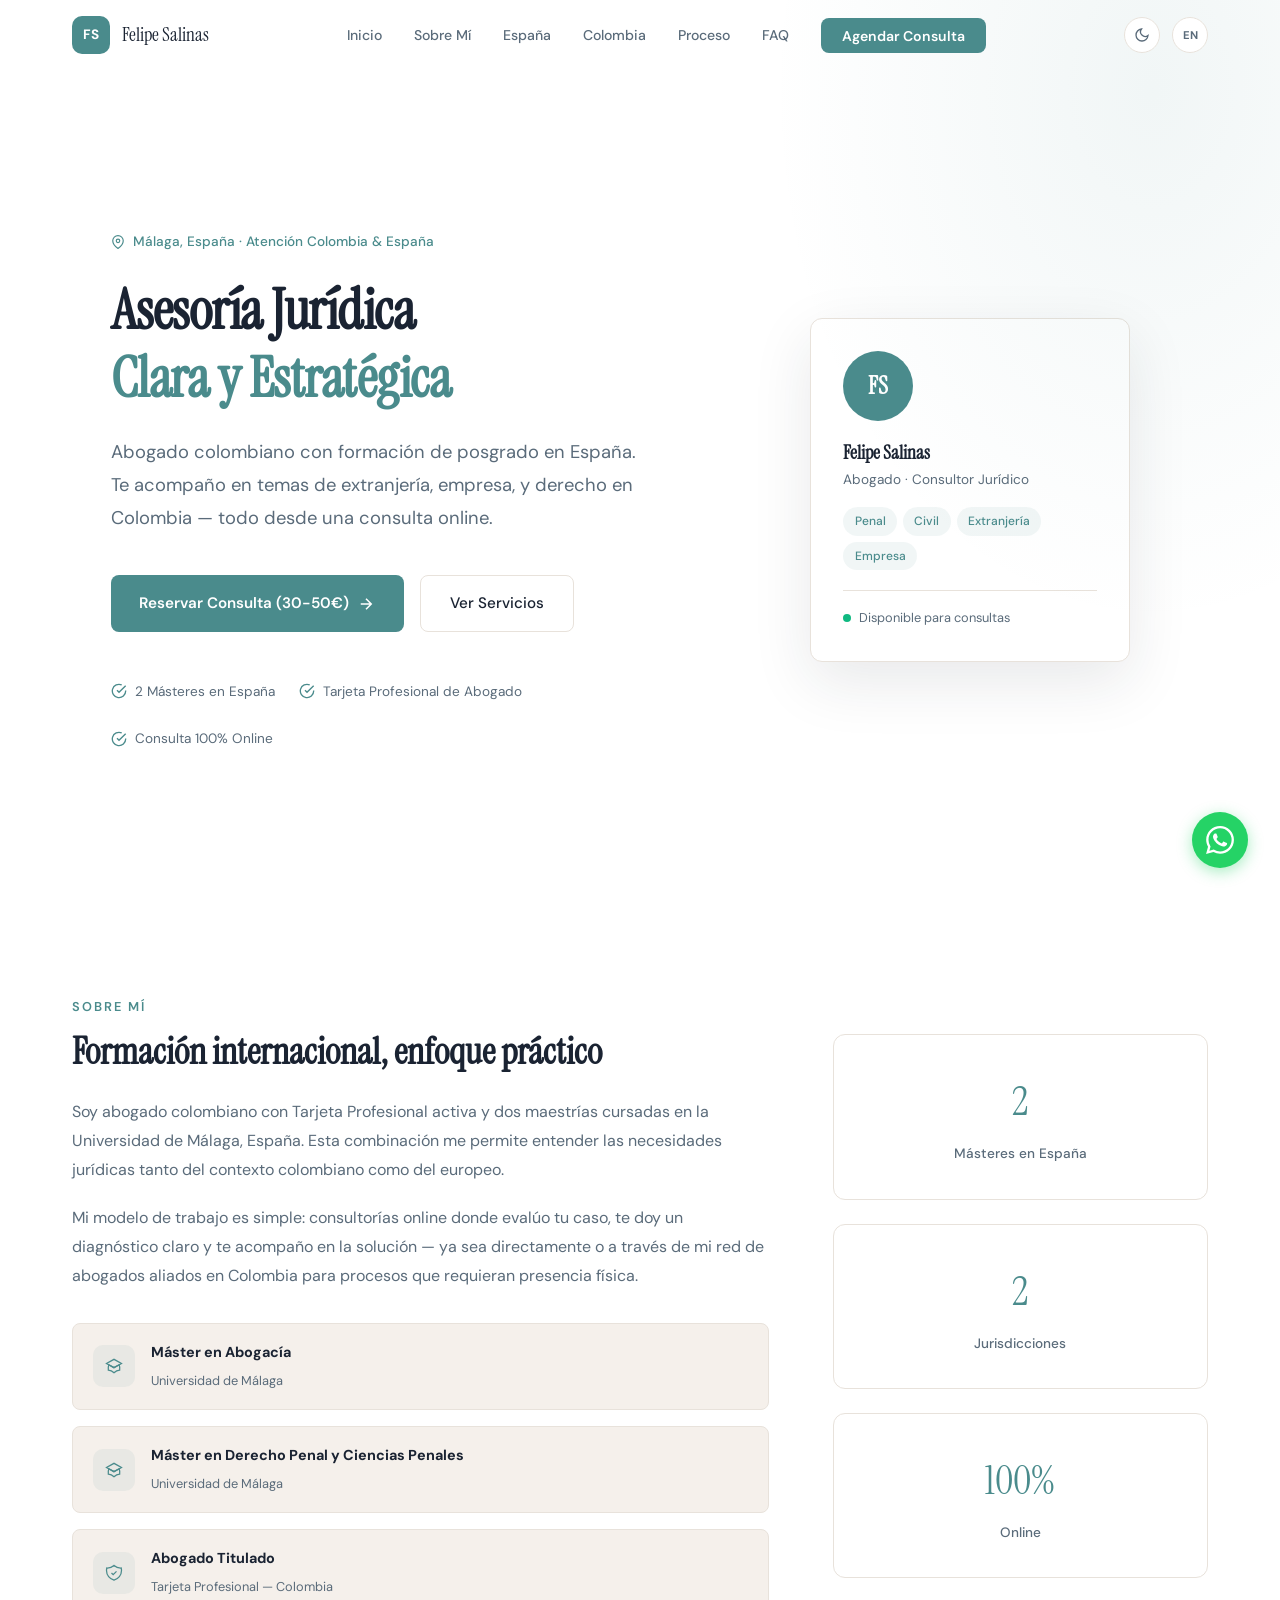
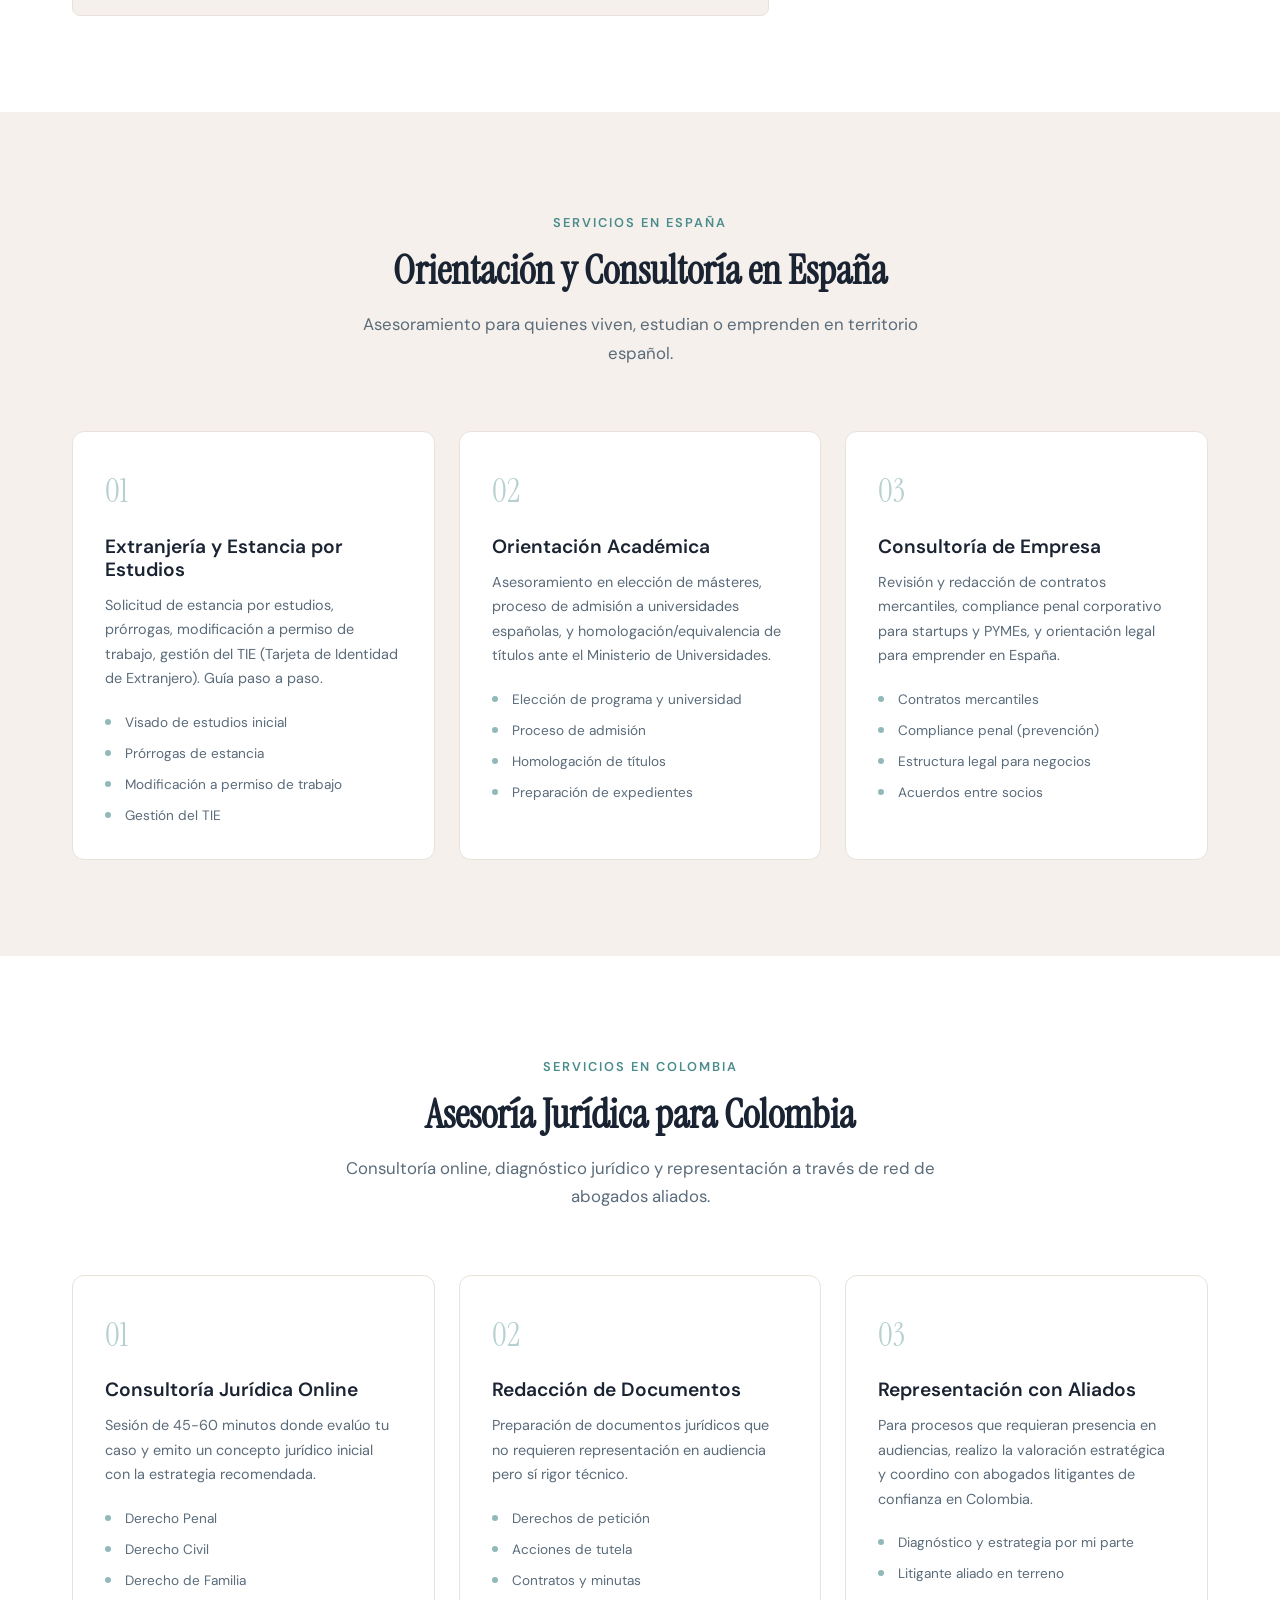
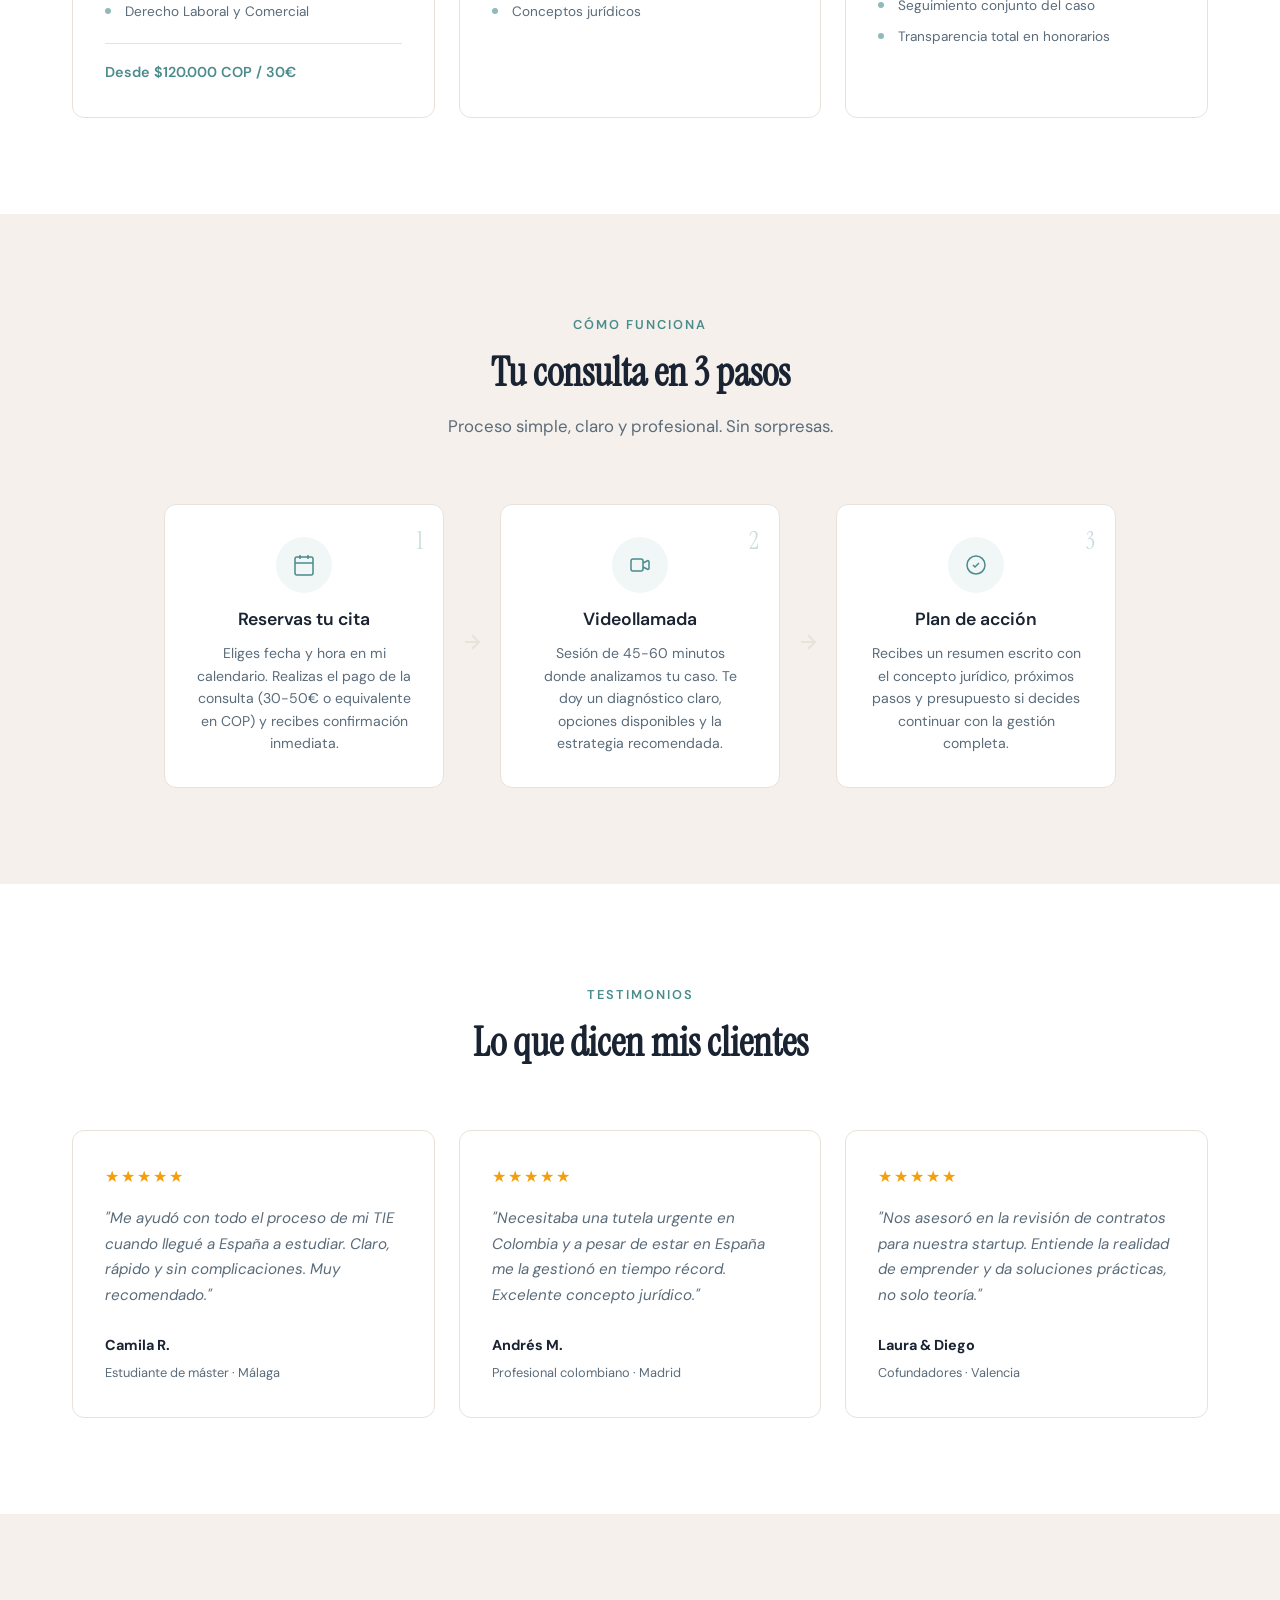
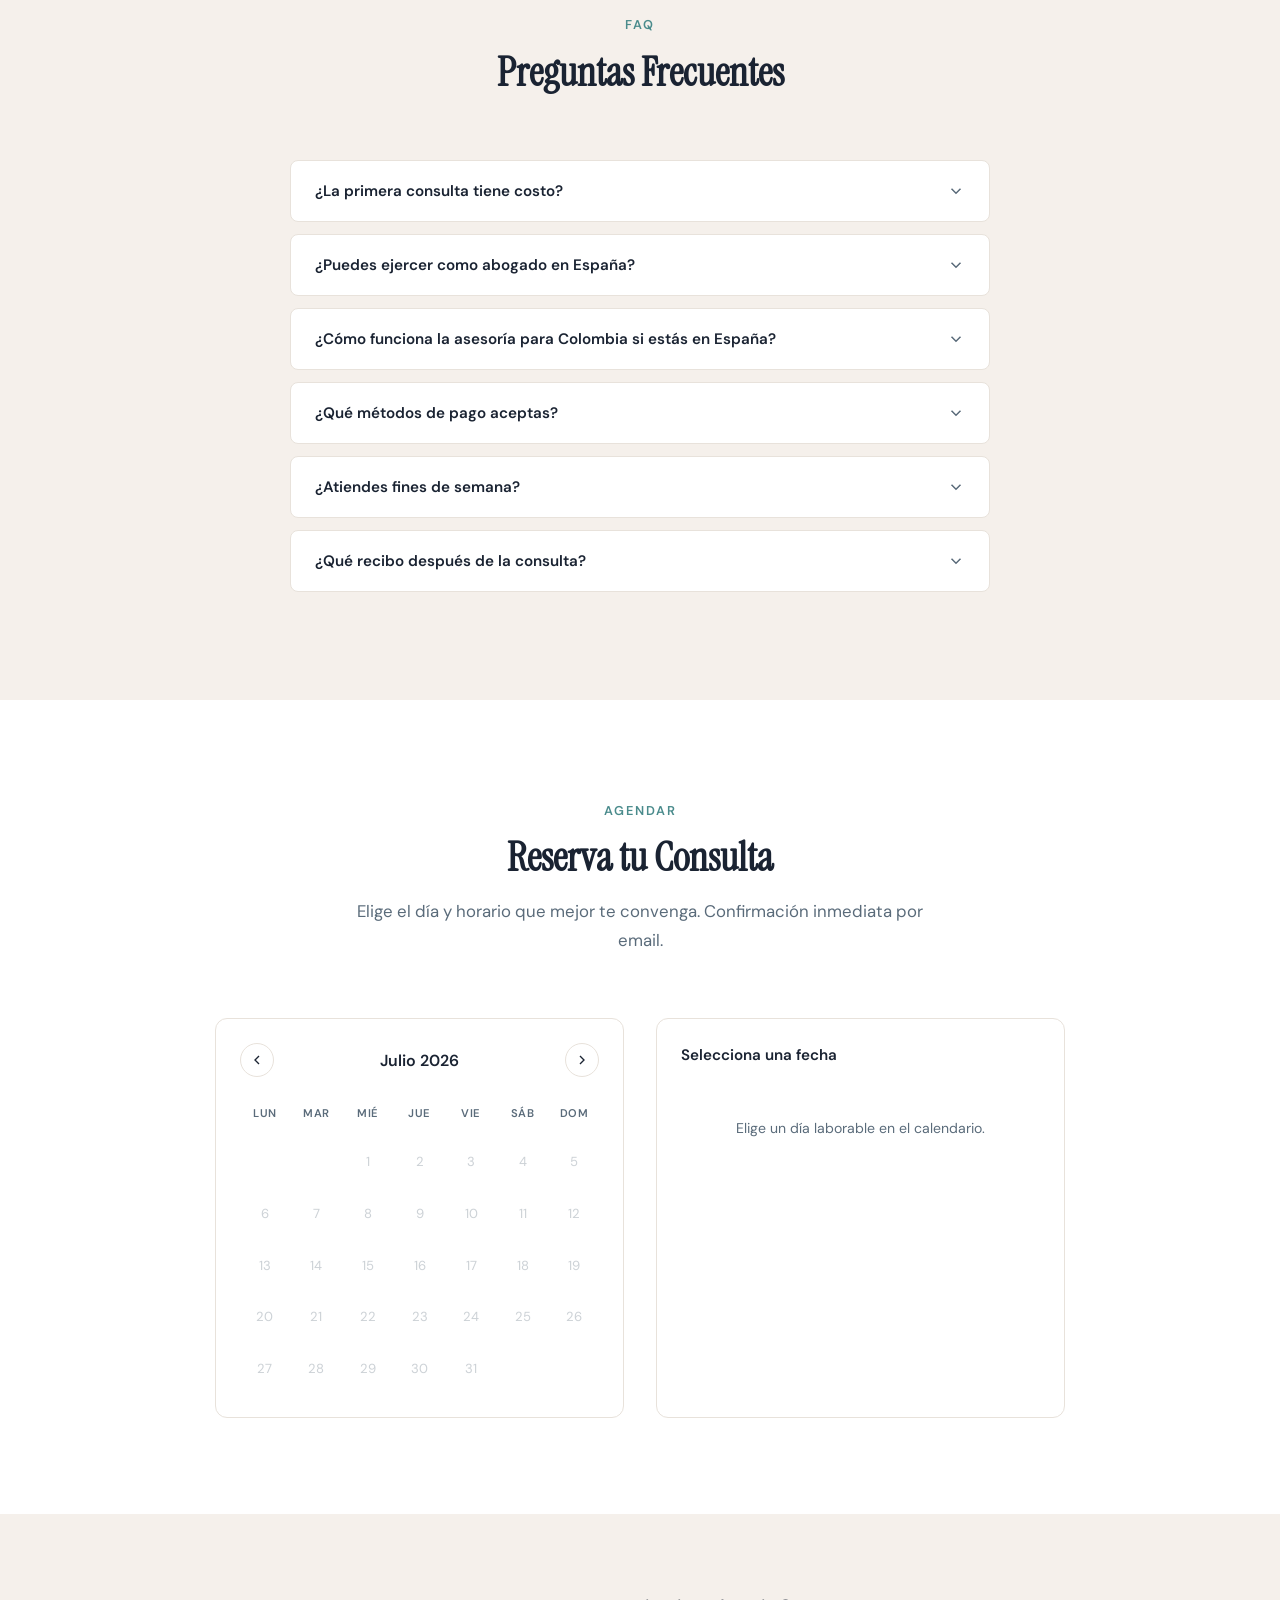
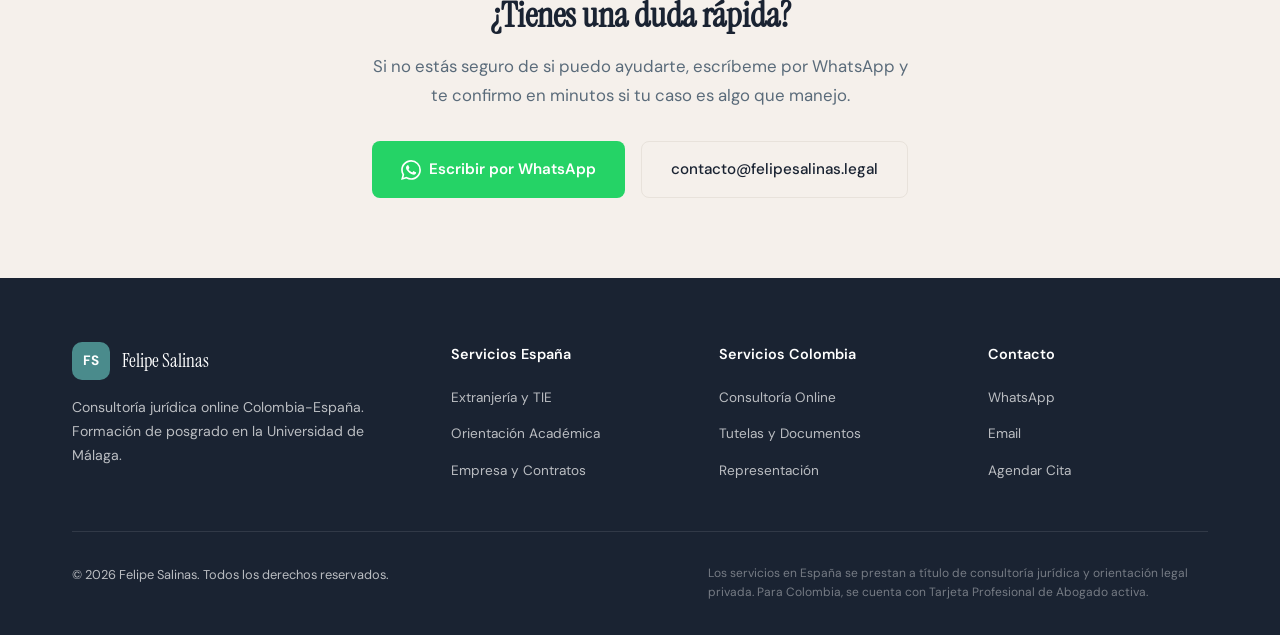
==== index.html @ 04b455a2 "feat: Redesign completo - Felipe Salinas Legal Consultant" ====
<!DOCTYPE html>
<html lang="es" data-theme="light">
<head>
  <meta charset="UTF-8">
  <meta name="viewport" content="width=device-width, initial-scale=1.0">
  <title>Felipe Salinas | Consultoría Jurídica Colombia - España</title>
  <meta name="description" content="Abogado colombiano con formación de posgrado en España. Consultoría jurídica online en derecho penal, civil, laboral, compliance empresarial y extranjería.">
  
  <!-- Open Graph -->
  <meta property="og:title" content="Felipe Salinas | Consultoría Jurídica Colombia - España">
  <meta property="og:description" content="Asesoría jurídica estratégica para empresas y personas. Extranjería y orientación académica en España. Consultoría legal integral en Colombia.">
  <meta property="og:type" content="website">
  <meta property="og:locale" content="es_CO">
  <meta name="twitter:card" content="summary_large_image">
  
  <!-- Schema.org -->
  <script type="application/ld+json">
  {
    "@context": "https://schema.org",
    "@type": "LegalService",
    "name": "Felipe Salinas - Consultoría Jurídica",
    "description": "Consultoría jurídica online Colombia-España. Derecho penal, civil, laboral, compliance, extranjería.",
    "url": "https://felipesalinas.legal",
    "telephone": "+34600000000",
    "address": {
      "@type": "PostalAddress",
      "addressLocality": "Málaga",
      "addressCountry": "ES"
    },
    "areaServed": ["Colombia", "España"],
    "openingHours": "Mo-Fr 09:00-19:00",
    "priceRange": "€€"
  }
  </script>

  <link rel="preconnect" href="https://fonts.googleapis.com">
  <link rel="preconnect" href="https://fonts.gstatic.com" crossorigin>
  <link href="https://fonts.googleapis.com/css2?family=DM+Sans:wght@300;400;500;600;700&family=Instrument+Serif&display=swap" rel="stylesheet">
  <link rel="stylesheet" href="css/styles.css">
  <link rel="manifest" href="manifest.json">
  <meta name="theme-color" content="#4A8B8C">
</head>
<body>

  <!-- Navigation -->
  <nav class="navbar" id="navbar">
    <div class="nav-container">
      <a href="#" class="nav-logo">
        <span class="logo-mark">FS</span>
        <span class="logo-text">Felipe Salinas</span>
      </a>
      <ul class="nav-links" id="navLinks">
        <li><a href="#inicio">Inicio</a></li>
        <li><a href="#sobre-mi">Sobre Mí</a></li>
        <li><a href="#servicios-espana">España</a></li>
        <li><a href="#servicios-colombia">Colombia</a></li>
        <li><a href="#como-funciona">Proceso</a></li>
        <li><a href="#faq">FAQ</a></li>
        <li><a href="#agendar" class="nav-cta">Agendar Consulta</a></li>
      </ul>
      <div class="nav-actions">
        <button class="theme-toggle" id="themeToggle" aria-label="Cambiar tema">
          <svg class="icon-sun" viewBox="0 0 24 24" fill="none" stroke="currentColor" stroke-width="2"><circle cx="12" cy="12" r="5"/><path d="M12 1v2M12 21v2M4.22 4.22l1.42 1.42M18.36 18.36l1.42 1.42M1 12h2M21 12h2M4.22 19.78l1.42-1.42M18.36 5.64l1.42-1.42"/></svg>
          <svg class="icon-moon" viewBox="0 0 24 24" fill="none" stroke="currentColor" stroke-width="2"><path d="M21 12.79A9 9 0 1 1 11.21 3 7 7 0 0 0 21 12.79z"/></svg>
        </button>
        <button class="lang-toggle" id="langToggle" aria-label="Change language">
          <span class="lang-text">EN</span>
        </button>
        <div class="nav-toggle" id="navToggle">
          <span></span><span></span><span></span>
        </div>
      </div>
    </div>
  </nav>

  <!-- Hero Section -->
  <section class="hero" id="inicio">
    <div class="hero-container">
      <div class="hero-content">
        <div class="hero-location">
          <svg width="14" height="14" viewBox="0 0 24 24" fill="none" stroke="currentColor" stroke-width="2"><path d="M21 10c0 7-9 13-9 13s-9-6-9-13a9 9 0 0 1 18 0z"/><circle cx="12" cy="10" r="3"/></svg>
          <span data-i18n="hero.location">Málaga, España · Atención Colombia & España</span>
        </div>
        <h1><span data-i18n="hero.title1">Asesoría Jurídica</span><br><span class="hero-accent" data-i18n="hero.title2">Clara y Estratégica</span></h1>
        <p class="hero-desc" data-i18n="hero.desc">Abogado colombiano con formación de posgrado en España. Te acompaño en temas de extranjería, empresa, y derecho en Colombia — todo desde una consulta online.</p>
        <div class="hero-buttons">
          <a href="#agendar" class="btn-primary">
            <span data-i18n="hero.cta1">Reservar Consulta (30-50€)</span>
            <svg width="18" height="18" viewBox="0 0 24 24" fill="none" stroke="currentColor" stroke-width="2"><path d="M5 12h14M12 5l7 7-7 7"/></svg>
          </a>
          <a href="#servicios-espana" class="btn-secondary">
            <span data-i18n="hero.cta2">Ver Servicios</span>
          </a>
        </div>
        <div class="hero-trust">
          <div class="trust-item">
            <svg width="16" height="16" viewBox="0 0 24 24" fill="none" stroke="currentColor" stroke-width="2"><path d="M22 11.08V12a10 10 0 1 1-5.93-9.14"/><polyline points="22 4 12 14.01 9 11.01"/></svg>
            <span>2 Másteres en España</span>
          </div>
          <div class="trust-item">
            <svg width="16" height="16" viewBox="0 0 24 24" fill="none" stroke="currentColor" stroke-width="2"><path d="M22 11.08V12a10 10 0 1 1-5.93-9.14"/><polyline points="22 4 12 14.01 9 11.01"/></svg>
            <span>Tarjeta Profesional de Abogado</span>
          </div>
          <div class="trust-item">
            <svg width="16" height="16" viewBox="0 0 24 24" fill="none" stroke="currentColor" stroke-width="2"><path d="M22 11.08V12a10 10 0 1 1-5.93-9.14"/><polyline points="22 4 12 14.01 9 11.01"/></svg>
            <span>Consulta 100% Online</span>
          </div>
        </div>
      </div>
      <div class="hero-visual">
        <div class="hero-card">
          <div class="hero-card-avatar">FS</div>
          <div class="hero-card-info">
            <h3>Felipe Salinas</h3>
            <p>Abogado · Consultor Jurídico</p>
            <div class="hero-card-tags">
              <span>Penal</span>
              <span>Civil</span>
              <span>Extranjería</span>
              <span>Empresa</span>
            </div>
          </div>
          <div class="hero-card-status">
            <span class="status-dot"></span>
            Disponible para consultas
          </div>
        </div>
      </div>
    </div>
  </section>

  <!-- About Section -->
  <section class="section" id="sobre-mi">
    <div class="container">
      <div class="about-grid">
        <div class="about-content">
          <span class="section-label" data-i18n="about.label">Sobre Mí</span>
          <h2 data-i18n="about.title">Formación internacional,<br>enfoque práctico</h2>
          <p data-i18n="about.desc1">Soy abogado colombiano con Tarjeta Profesional activa y dos maestrías cursadas en la Universidad de Málaga, España. Esta combinación me permite entender las necesidades jurídicas tanto del contexto colombiano como del europeo.</p>
          <p data-i18n="about.desc2">Mi modelo de trabajo es simple: consultorías online donde evalúo tu caso, te doy un diagnóstico claro y te acompaño en la solución — ya sea directamente o a través de mi red de abogados aliados en Colombia para procesos que requieran presencia física.</p>
          <div class="about-credentials">
            <div class="credential">
              <div class="credential-icon">
                <svg viewBox="0 0 24 24" fill="none" stroke="currentColor" stroke-width="1.5"><path d="M12 14l9-5-9-5-9 5 9 5z"/><path d="M12 14l6.16-3.422a12.083 12.083 0 01.665 6.479A11.952 11.952 0 0012 20.055a11.952 11.952 0 00-6.824-2.998 12.078 12.078 0 01.665-6.479L12 14z"/></svg>
              </div>
              <div>
                <strong>Máster en Abogacía</strong>
                <span>Universidad de Málaga</span>
              </div>
            </div>
            <div class="credential">
              <div class="credential-icon">
                <svg viewBox="0 0 24 24" fill="none" stroke="currentColor" stroke-width="1.5"><path d="M12 14l9-5-9-5-9 5 9 5z"/><path d="M12 14l6.16-3.422a12.083 12.083 0 01.665 6.479A11.952 11.952 0 0012 20.055a11.952 11.952 0 00-6.824-2.998 12.078 12.078 0 01.665-6.479L12 14z"/></svg>
              </div>
              <div>
                <strong>Máster en Derecho Penal y Ciencias Penales</strong>
                <span>Universidad de Málaga</span>
              </div>
            </div>
            <div class="credential">
              <div class="credential-icon">
                <svg viewBox="0 0 24 24" fill="none" stroke="currentColor" stroke-width="1.5"><path d="M9 12l2 2 4-4m5.618-4.016A11.955 11.955 0 0112 2.944a11.955 11.955 0 01-8.618 3.04A12.02 12.02 0 003 9c0 5.591 3.824 10.29 9 11.622 5.176-1.332 9-6.03 9-11.622 0-1.042-.133-2.052-.382-3.016z"/></svg>
              </div>
              <div>
                <strong>Abogado Titulado</strong>
                <span>Tarjeta Profesional — Colombia</span>
              </div>
            </div>
          </div>
        </div>
        <div class="about-visual">
          <div class="about-stats">
            <div class="about-stat">
              <span class="about-stat-number">2</span>
              <span class="about-stat-label">Másteres en España</span>
            </div>
            <div class="about-stat">
              <span class="about-stat-number">2</span>
              <span class="about-stat-label">Jurisdicciones</span>
            </div>
            <div class="about-stat">
              <span class="about-stat-number">100%</span>
              <span class="about-stat-label">Online</span>
            </div>
          </div>
        </div>
      </div>
    </div>
  </section>

  <!-- Services Spain -->
  <section class="section section-alt" id="servicios-espana">
    <div class="container">
      <div class="section-header">
        <span class="section-label" data-i18n="spain.label">Servicios en España</span>
        <h2 data-i18n="spain.title">Orientación y Consultoría en España</h2>
        <p data-i18n="spain.desc">Asesoramiento para quienes viven, estudian o emprenden en territorio español.</p>
      </div>
      <div class="services-grid">
        <div class="service-card">
          <div class="service-number">01</div>
          <h3>Extranjería y Estancia por Estudios</h3>
          <p>Solicitud de estancia por estudios, prórrogas, modificación a permiso de trabajo, gestión del TIE (Tarjeta de Identidad de Extranjero). Guía paso a paso.</p>
          <ul class="service-includes">
            <li>Visado de estudios inicial</li>
            <li>Prórrogas de estancia</li>
            <li>Modificación a permiso de trabajo</li>
            <li>Gestión del TIE</li>
          </ul>
        </div>
        <div class="service-card">
          <div class="service-number">02</div>
          <h3>Orientación Académica</h3>
          <p>Asesoramiento en elección de másteres, proceso de admisión a universidades españolas, y homologación/equivalencia de títulos ante el Ministerio de Universidades.</p>
          <ul class="service-includes">
            <li>Elección de programa y universidad</li>
            <li>Proceso de admisión</li>
            <li>Homologación de títulos</li>
            <li>Preparación de expedientes</li>
          </ul>
        </div>
        <div class="service-card">
          <div class="service-number">03</div>
          <h3>Consultoría de Empresa</h3>
          <p>Revisión y redacción de contratos mercantiles, compliance penal corporativo para startups y PYMEs, y orientación legal para emprender en España.</p>
          <ul class="service-includes">
            <li>Contratos mercantiles</li>
            <li>Compliance penal (prevención)</li>
            <li>Estructura legal para negocios</li>
            <li>Acuerdos entre socios</li>
          </ul>
        </div>
      </div>
    </div>
  </section>

  <!-- Services Colombia -->
  <section class="section" id="servicios-colombia">
    <div class="container">
      <div class="section-header">
        <span class="section-label" data-i18n="colombia.label">Servicios en Colombia</span>
        <h2 data-i18n="colombia.title">Asesoría Jurídica para Colombia</h2>
        <p data-i18n="colombia.desc">Consultoría online, diagnóstico jurídico y representación a través de red de abogados aliados.</p>
      </div>
      <div class="services-grid">
        <div class="service-card">
          <div class="service-number">01</div>
          <h3>Consultoría Jurídica Online</h3>
          <p>Sesión de 45-60 minutos donde evalúo tu caso y emito un concepto jurídico inicial con la estrategia recomendada.</p>
          <ul class="service-includes">
            <li>Derecho Penal</li>
            <li>Derecho Civil</li>
            <li>Derecho de Familia</li>
            <li>Derecho Laboral y Comercial</li>
          </ul>
          <div class="service-price">Desde $120.000 COP / 30€</div>
        </div>
        <div class="service-card">
          <div class="service-number">02</div>
          <h3>Redacción de Documentos</h3>
          <p>Preparación de documentos jurídicos que no requieren representación en audiencia pero sí rigor técnico.</p>
          <ul class="service-includes">
            <li>Derechos de petición</li>
            <li>Acciones de tutela</li>
            <li>Contratos y minutas</li>
            <li>Conceptos jurídicos</li>
          </ul>
        </div>
        <div class="service-card">
          <div class="service-number">03</div>
          <h3>Representación con Aliados</h3>
          <p>Para procesos que requieran presencia en audiencias, realizo la valoración estratégica y coordino con abogados litigantes de confianza en Colombia.</p>
          <ul class="service-includes">
            <li>Diagnóstico y estrategia por mi parte</li>
            <li>Litigante aliado en terreno</li>
            <li>Seguimiento conjunto del caso</li>
            <li>Transparencia total en honorarios</li>
          </ul>
        </div>
      </div>
    </div>
  </section>

  <!-- How It Works -->
  <section class="section section-alt" id="como-funciona">
    <div class="container">
      <div class="section-header">
        <span class="section-label" data-i18n="process.label">Cómo Funciona</span>
        <h2 data-i18n="process.title">Tu consulta en 3 pasos</h2>
        <p data-i18n="process.desc">Proceso simple, claro y profesional. Sin sorpresas.</p>
      </div>
      <div class="steps-grid">
        <div class="step-card">
          <div class="step-icon">
            <svg viewBox="0 0 24 24" fill="none" stroke="currentColor" stroke-width="1.5"><rect x="3" y="4" width="18" height="18" rx="2"/><line x1="16" y1="2" x2="16" y2="6"/><line x1="8" y1="2" x2="8" y2="6"/><line x1="3" y1="10" x2="21" y2="10"/></svg>
          </div>
          <div class="step-number">1</div>
          <h3>Reservas tu cita</h3>
          <p>Eliges fecha y hora en mi calendario. Realizas el pago de la consulta (30-50€ o equivalente en COP) y recibes confirmación inmediata.</p>
        </div>
        <div class="step-connector">
          <svg viewBox="0 0 24 24" fill="none" stroke="currentColor" stroke-width="2"><path d="M5 12h14M12 5l7 7-7 7"/></svg>
        </div>
        <div class="step-card">
          <div class="step-icon">
            <svg viewBox="0 0 24 24" fill="none" stroke="currentColor" stroke-width="1.5"><path d="M15 10l4.553-2.276A1 1 0 0121 8.618v6.764a1 1 0 01-1.447.894L15 14M5 18h8a2 2 0 002-2V8a2 2 0 00-2-2H5a2 2 0 00-2 2v8a2 2 0 002 2z"/></svg>
          </div>
          <div class="step-number">2</div>
          <h3>Videollamada</h3>
          <p>Sesión de 45-60 minutos donde analizamos tu caso. Te doy un diagnóstico claro, opciones disponibles y la estrategia recomendada.</p>
        </div>
        <div class="step-connector">
          <svg viewBox="0 0 24 24" fill="none" stroke="currentColor" stroke-width="2"><path d="M5 12h14M12 5l7 7-7 7"/></svg>
        </div>
        <div class="step-card">
          <div class="step-icon">
            <svg viewBox="0 0 24 24" fill="none" stroke="currentColor" stroke-width="1.5"><path d="M9 12l2 2 4-4m6 2a9 9 0 11-18 0 9 9 0 0118 0z"/></svg>
          </div>
          <div class="step-number">3</div>
          <h3>Plan de acción</h3>
          <p>Recibes un resumen escrito con el concepto jurídico, próximos pasos y presupuesto si decides continuar con la gestión completa.</p>
        </div>
      </div>
    </div>
  </section>

  <!-- Testimonials -->
  <section class="section" id="testimonios">
    <div class="container">
      <div class="section-header">
        <span class="section-label" data-i18n="testimonials.label">Testimonios</span>
        <h2 data-i18n="testimonials.title">Lo que dicen mis clientes</h2>
      </div>
      <div class="testimonials-grid">
        <div class="testimonial-card">
          <div class="testimonial-stars">★★★★★</div>
          <blockquote>"Me ayudó con todo el proceso de mi TIE cuando llegué a España a estudiar. Claro, rápido y sin complicaciones. Muy recomendado."</blockquote>
          <div class="testimonial-author">
            <strong>Camila R.</strong>
            <span>Estudiante de máster · Málaga</span>
          </div>
        </div>
        <div class="testimonial-card">
          <div class="testimonial-stars">★★★★★</div>
          <blockquote>"Necesitaba una tutela urgente en Colombia y a pesar de estar en España me la gestionó en tiempo récord. Excelente concepto jurídico."</blockquote>
          <div class="testimonial-author">
            <strong>Andrés M.</strong>
            <span>Profesional colombiano · Madrid</span>
          </div>
        </div>
        <div class="testimonial-card">
          <div class="testimonial-stars">★★★★★</div>
          <blockquote>"Nos asesoró en la revisión de contratos para nuestra startup. Entiende la realidad de emprender y da soluciones prácticas, no solo teoría."</blockquote>
          <div class="testimonial-author">
            <strong>Laura & Diego</strong>
            <span>Cofundadores · Valencia</span>
          </div>
        </div>
      </div>
    </div>
  </section>

  <!-- FAQ -->
  <section class="section section-alt" id="faq">
    <div class="container">
      <div class="section-header">
        <span class="section-label">FAQ</span>
        <h2 data-i18n="faq.title">Preguntas Frecuentes</h2>
      </div>
      <div class="faq-container">
        <div class="faq-item">
          <button class="faq-question" aria-expanded="false">
            <span>¿La primera consulta tiene costo?</span>
            <svg class="faq-chevron" viewBox="0 0 24 24" fill="none" stroke="currentColor" stroke-width="2"><path d="M6 9l6 6 6-6"/></svg>
          </button>
          <div class="faq-answer">
            <p>Sí. Mi tiempo de análisis tiene valor y es lo que te garantiza una orientación seria y profesional desde el primer momento. La consulta es de 45-60 minutos por videollamada, con un costo de 30€ a 50€ (o equivalente en COP), dependiendo de la complejidad del tema.</p>
          </div>
        </div>
        <div class="faq-item">
          <button class="faq-question" aria-expanded="false">
            <span>¿Puedes ejercer como abogado en España?</span>
            <svg class="faq-chevron" viewBox="0 0 24 24" fill="none" stroke="currentColor" stroke-width="2"><path d="M6 9l6 6 6-6"/></svg>
          </button>
          <div class="faq-answer">
            <p>Mis servicios en España se prestan a título de consultoría jurídica y orientación legal privada. Para representación ante tribunales españoles, trabajo con abogados colegiados en España cuando sea necesario. En Colombia sí cuento con Tarjeta Profesional activa para ejercicio pleno.</p>
          </div>
        </div>
        <div class="faq-item">
          <button class="faq-question" aria-expanded="false">
            <span>¿Cómo funciona la asesoría para Colombia si estás en España?</span>
            <svg class="faq-chevron" viewBox="0 0 24 24" fill="none" stroke="currentColor" stroke-width="2"><path d="M6 9l6 6 6-6"/></svg>
          </button>
          <div class="faq-answer">
            <p>Todo el análisis, diagnóstico, estrategia y documentos los elaboro yo directamente. Si tu caso requiere presencia en audiencias en Colombia, coordino con abogados litigantes de confianza que ejecutan en terreno bajo mi dirección estratégica. Siempre con transparencia total en los honorarios.</p>
          </div>
        </div>
        <div class="faq-item">
          <button class="faq-question" aria-expanded="false">
            <span>¿Qué métodos de pago aceptas?</span>
            <svg class="faq-chevron" viewBox="0 0 24 24" fill="none" stroke="currentColor" stroke-width="2"><path d="M6 9l6 6 6-6"/></svg>
          </button>
          <div class="faq-answer">
            <p>Acepto Bizum, transferencia bancaria (España), tarjeta de crédito/débito, y para Colombia: Nequi, Daviplata o transferencia bancaria colombiana. El pago se realiza antes de la consulta para confirmar la reserva.</p>
          </div>
        </div>
        <div class="faq-item">
          <button class="faq-question" aria-expanded="false">
            <span>¿Atiendes fines de semana?</span>
            <svg class="faq-chevron" viewBox="0 0 24 24" fill="none" stroke="currentColor" stroke-width="2"><path d="M6 9l6 6 6-6"/></svg>
          </button>
          <div class="faq-answer">
            <p>Mi horario regular es de lunes a viernes de 9:00 a 19:00 (hora española). Para clientes en Colombia, ajusto horarios según la diferencia horaria. Casos urgentes se evalúan individualmente.</p>
          </div>
        </div>
        <div class="faq-item">
          <button class="faq-question" aria-expanded="false">
            <span>¿Qué recibo después de la consulta?</span>
            <svg class="faq-chevron" viewBox="0 0 24 24" fill="none" stroke="currentColor" stroke-width="2"><path d="M6 9l6 6 6-6"/></svg>
          </button>
          <div class="faq-answer">
            <p>Dentro de las 48 horas siguientes a la videollamada recibes un resumen escrito con: diagnóstico del caso, opciones legales disponibles, estrategia recomendada, y presupuesto estimado si decides avanzar con la gestión completa.</p>
          </div>
        </div>
      </div>
    </div>
  </section>

  <!-- Booking Section -->
  <section class="section" id="agendar">
    <div class="container">
      <div class="section-header">
        <span class="section-label" data-i18n="booking.label">Agendar</span>
        <h2 data-i18n="booking.title">Reserva tu Consulta</h2>
        <p data-i18n="booking.desc">Elige el día y horario que mejor te convenga. Confirmación inmediata por email.</p>
      </div>
      <div class="booking-container">
        <div class="booking-calendar">
          <div class="calendar-header">
            <button class="cal-nav" id="calPrev" aria-label="Mes anterior">
              <svg viewBox="0 0 24 24" fill="none" stroke="currentColor" stroke-width="2"><path d="M15 18l-6-6 6-6"/></svg>
            </button>
            <h3 id="calMonth">Julio 2026</h3>
            <button class="cal-nav" id="calNext" aria-label="Mes siguiente">
              <svg viewBox="0 0 24 24" fill="none" stroke="currentColor" stroke-width="2"><path d="M9 18l6-6-6-6"/></svg>
            </button>
          </div>
          <div class="calendar-weekdays">
            <span>Lun</span><span>Mar</span><span>Mié</span><span>Jue</span><span>Vie</span><span>Sáb</span><span>Dom</span>
          </div>
          <div class="calendar-days" id="calDays"></div>
        </div>
        <div class="booking-slots">
          <h4 id="selectedDateLabel">Selecciona una fecha</h4>
          <div class="time-slots" id="timeSlots">
            <p class="slot-placeholder">Elige un día laborable en el calendario.</p>
          </div>
          <div class="booking-confirm" id="bookingConfirm" style="display:none;">
            <div class="form-group">
              <label for="bookName">Nombre completo</label>
              <input type="text" id="bookName" placeholder="Tu nombre">
            </div>
            <div class="form-group">
              <label for="bookEmail">Email</label>
              <input type="email" id="bookEmail" placeholder="tu@email.com">
            </div>
            <div class="form-group">
              <label for="bookTopic">Tema de consulta</label>
              <select id="bookTopic">
                <option value="">Selecciona...</option>
                <option value="extranjeria">Extranjería / TIE</option>
                <option value="academica">Orientación Académica</option>
                <option value="empresa">Empresa / Contratos</option>
                <option value="penal">Derecho Penal (COL)</option>
                <option value="civil">Derecho Civil (COL)</option>
                <option value="laboral">Derecho Laboral (COL)</option>
                <option value="familia">Derecho de Familia (COL)</option>
                <option value="otro">Otro</option>
              </select>
            </div>
            <button class="btn-primary btn-book" id="confirmBooking">
              Confirmar Reserva
              <svg width="18" height="18" viewBox="0 0 24 24" fill="none" stroke="currentColor" stroke-width="2"><path d="M5 12h14M12 5l7 7-7 7"/></svg>
            </button>
            <p class="booking-note">Recibirás un email con el enlace de pago y los datos de la videollamada.</p>
          </div>
        </div>
      </div>
    </div>
  </section>

  <!-- Contact / CTA -->
  <section class="section section-cta" id="contacto">
    <div class="container">
      <div class="cta-content">
        <h2 data-i18n="cta.title">¿Tienes una duda rápida?</h2>
        <p data-i18n="cta.desc">Si no estás seguro de si puedo ayudarte, escríbeme por WhatsApp y te confirmo en minutos si tu caso es algo que manejo.</p>
        <div class="cta-buttons">
          <a href="https://wa.me/34600000000" class="btn-whatsapp" target="_blank">
            <svg viewBox="0 0 24 24" width="20" height="20" xmlns="http://www.w3.org/2000/svg"><path fill="currentColor" d="M17.472 14.382c-.297-.149-1.758-.867-2.03-.967-.273-.099-.471-.148-.67.15-.197.297-.767.966-.94 1.164-.173.199-.347.223-.644.075-.297-.15-1.255-.463-2.39-1.475-.883-.788-1.48-1.761-1.653-2.059-.173-.297-.018-.458.13-.606.134-.133.298-.347.446-.52.149-.174.198-.298.298-.497.099-.198.05-.371-.025-.52-.075-.149-.669-1.612-.916-2.207-.242-.579-.487-.5-.669-.51-.173-.008-.371-.01-.57-.01-.198 0-.52.074-.792.372-.272.297-1.04 1.016-1.04 2.479 0 1.462 1.065 2.875 1.213 3.074.149.198 2.096 3.2 5.077 4.487.709.306 1.262.489 1.694.625.712.227 1.36.195 1.871.118.571-.085 1.758-.719 2.006-1.413.248-.694.248-1.289.173-1.413-.074-.124-.272-.198-.57-.347m-5.421 7.403h-.004a9.87 9.87 0 01-5.031-1.378l-.361-.214-3.741.982.998-3.648-.235-.374a9.86 9.86 0 01-1.51-5.26c.001-5.45 4.436-9.884 9.888-9.884 2.64 0 5.122 1.03 6.988 2.898a9.825 9.825 0 012.893 6.994c-.003 5.45-4.437 9.884-9.885 9.884m8.413-18.297A11.815 11.815 0 0012.05 0C5.495 0 .16 5.335.157 11.892c0 2.096.547 4.142 1.588 5.945L.057 24l6.305-1.654a11.882 11.882 0 005.683 1.448h.005c6.554 0 11.89-5.335 11.893-11.893a11.821 11.821 0 00-3.48-8.413z"/></svg>
            Escribir por WhatsApp
          </a>
          <a href="mailto:contacto@felipesalinas.legal" class="btn-secondary">
            contacto@felipesalinas.legal
          </a>
        </div>
      </div>
    </div>
  </section>

  <!-- Footer -->
  <footer class="footer">
    <div class="container">
      <div class="footer-grid">
        <div class="footer-brand">
          <a href="#" class="nav-logo">
            <span class="logo-mark">FS</span>
            <span class="logo-text">Felipe Salinas</span>
          </a>
          <p>Consultoría jurídica online Colombia-España. Formación de posgrado en la Universidad de Málaga.</p>
        </div>
        <div>
          <h4>Servicios España</h4>
          <ul class="footer-links">
            <li><a href="#servicios-espana">Extranjería y TIE</a></li>
            <li><a href="#servicios-espana">Orientación Académica</a></li>
            <li><a href="#servicios-espana">Empresa y Contratos</a></li>
          </ul>
        </div>
        <div>
          <h4>Servicios Colombia</h4>
          <ul class="footer-links">
            <li><a href="#servicios-colombia">Consultoría Online</a></li>
            <li><a href="#servicios-colombia">Tutelas y Documentos</a></li>
            <li><a href="#servicios-colombia">Representación</a></li>
          </ul>
        </div>
        <div>
          <h4>Contacto</h4>
          <ul class="footer-links">
            <li><a href="https://wa.me/34600000000">WhatsApp</a></li>
            <li><a href="mailto:contacto@felipesalinas.legal">Email</a></li>
            <li><a href="#agendar">Agendar Cita</a></li>
          </ul>
        </div>
      </div>
      <div class="footer-bottom">
        <p>&copy; 2026 Felipe Salinas. Todos los derechos reservados.</p>
        <p class="footer-disclaimer">Los servicios en España se prestan a título de consultoría jurídica y orientación legal privada. Para Colombia, se cuenta con Tarjeta Profesional de Abogado activa.</p>
      </div>
    </div>
  </footer>

  <!-- WhatsApp Float -->
  <a href="https://wa.me/34600000000" class="whatsapp-float" target="_blank" aria-label="WhatsApp">
    <svg viewBox="0 0 24 24" xmlns="http://www.w3.org/2000/svg"><path d="M17.472 14.382c-.297-.149-1.758-.867-2.03-.967-.273-.099-.471-.148-.67.15-.197.297-.767.966-.94 1.164-.173.199-.347.223-.644.075-.297-.15-1.255-.463-2.39-1.475-.883-.788-1.48-1.761-1.653-2.059-.173-.297-.018-.458.13-.606.134-.133.298-.347.446-.52.149-.174.198-.298.298-.497.099-.198.05-.371-.025-.52-.075-.149-.669-1.612-.916-2.207-.242-.579-.487-.5-.669-.51-.173-.008-.371-.01-.57-.01-.198 0-.52.074-.792.372-.272.297-1.04 1.016-1.04 2.479 0 1.462 1.065 2.875 1.213 3.074.149.198 2.096 3.2 5.077 4.487.709.306 1.262.489 1.694.625.712.227 1.36.195 1.871.118.571-.085 1.758-.719 2.006-1.413.248-.694.248-1.289.173-1.413-.074-.124-.272-.198-.57-.347m-5.421 7.403h-.004a9.87 9.87 0 01-5.031-1.378l-.361-.214-3.741.982.998-3.648-.235-.374a9.86 9.86 0 01-1.51-5.26c.001-5.45 4.436-9.884 9.888-9.884 2.64 0 5.122 1.03 6.988 2.898a9.825 9.825 0 012.893 6.994c-.003 5.45-4.437 9.884-9.885 9.884m8.413-18.297A11.815 11.815 0 0012.05 0C5.495 0 .16 5.335.157 11.892c0 2.096.547 4.142 1.588 5.945L.057 24l6.305-1.654a11.882 11.882 0 005.683 1.448h.005c6.554 0 11.89-5.335 11.893-11.893a11.821 11.821 0 00-3.48-8.413z"/></svg>
  </a>

  <script src="js/main.js"></script>
</body>
</html>
---- css/styles.css ----
/* Felipe Salinas - Legal Consultant Website */
/* Palette: "Quiet Teal" - Modern Professional */

/* ===== CSS Variables - Light Theme (default) ===== */
:root,
[data-theme="light"] {
  --color-bg: #FFFFFF;
  --color-bg-alt: #F5F0EB;
  --color-text: #1A2332;
  --color-text-secondary: #5A6B7A;
  --color-accent: #4A8B8C;
  --color-accent-hover: #357374;
  --color-accent-light: rgba(74, 139, 140, 0.08);
  --color-border: #E8E2DB;
  --color-card: #FFFFFF;
  --color-card-hover: #FDFCFA;
  --color-input-bg: #FFFFFF;
  --color-input-border: #D9D2CA;
  --color-nav-bg: rgba(255, 255, 255, 0.92);
  --color-nav-text: #1A2332;
  --color-footer-bg: #1A2332;
  --color-footer-text: rgba(255, 255, 255, 0.7);
  --font-heading: 'Instrument Serif', Georgia, serif;
  --font-body: 'DM Sans', -apple-system, BlinkMacSystemFont, sans-serif;
  --shadow-sm: 0 1px 3px rgba(26, 35, 50, 0.06);
  --shadow-md: 0 8px 30px rgba(26, 35, 50, 0.08);
  --shadow-lg: 0 20px 60px rgba(26, 35, 50, 0.1);
  --radius: 12px;
  --radius-sm: 8px;
}

/* ===== Dark Theme ===== */
[data-theme="dark"] {
  --color-bg: #0F1419;
  --color-bg-alt: #1A2332;
  --color-text: #E8ECF0;
  --color-text-secondary: #8899A6;
  --color-accent: #5DB8B9;
  --color-accent-hover: #7CCECF;
  --color-accent-light: rgba(93, 184, 185, 0.1);
  --color-border: #2C3A4A;
  --color-card: #1A2332;
  --color-card-hover: #1F2937;
  --color-input-bg: #1A2332;
  --color-input-border: #374151;
  --color-nav-bg: rgba(15, 20, 25, 0.92);
  --color-nav-text: #E8ECF0;
  --color-footer-bg: #0A0E13;
  --color-footer-text: rgba(255, 255, 255, 0.6);
  --shadow-sm: 0 1px 3px rgba(0, 0, 0, 0.2);
  --shadow-md: 0 8px 30px rgba(0, 0, 0, 0.3);
  --shadow-lg: 0 20px 60px rgba(0, 0, 0, 0.4);
}

/* ===== Reset & Base ===== */
*, *::before, *::after {
  margin: 0;
  padding: 0;
  box-sizing: border-box;
}

html {
  scroll-behavior: smooth;
  scroll-padding-top: 80px;
}

body {
  font-family: var(--font-body);
  color: var(--color-text);
  background: var(--color-bg);
  line-height: 1.7;
  overflow-x: hidden;
  transition: background-color 0.3s ease, color 0.3s ease;
  -webkit-font-smoothing: antialiased;
}

h1, h2, h3 {
  font-family: var(--font-heading);
  color: var(--color-text);
  line-height: 1.2;
}

/* ===== Navigation ===== */
.navbar {
  position: fixed;
  top: 0;
  width: 100%;
  z-index: 1000;
  padding: 1rem 0;
  transition: all 0.3s ease;
  background: transparent;
}

.navbar.scrolled {
  background: var(--color-nav-bg);
  backdrop-filter: blur(12px);
  -webkit-backdrop-filter: blur(12px);
  border-bottom: 1px solid var(--color-border);
  padding: 0.7rem 0;
}

.nav-container {
  max-width: 1200px;
  margin: 0 auto;
  padding: 0 2rem;
  display: flex;
  align-items: center;
  justify-content: space-between;
}

.nav-logo {
  display: flex;
  align-items: center;
  gap: 0.75rem;
  text-decoration: none;
}

.logo-mark {
  width: 38px;
  height: 38px;
  border-radius: 10px;
  background: var(--color-accent);
  color: #fff;
  display: flex;
  align-items: center;
  justify-content: center;
  font-weight: 700;
  font-size: 0.85rem;
  letter-spacing: 0.5px;
}

.logo-text {
  font-family: var(--font-heading);
  font-size: 1.2rem;
  color: var(--color-text);
  transition: color 0.3s;
}

.navbar:not(.scrolled) .logo-text {
  color: var(--color-text);
}

.nav-links {
  display: flex;
  list-style: none;
  gap: 2rem;
  align-items: center;
}

.nav-links a {
  text-decoration: none;
  color: var(--color-text-secondary);
  font-size: 0.88rem;
  font-weight: 500;
  transition: color 0.3s;
}

.nav-links a:hover {
  color: var(--color-accent);
}

.nav-cta {
  background: var(--color-accent) !important;
  color: #fff !important;
  padding: 0.55rem 1.3rem;
  border-radius: var(--radius-sm);
  font-weight: 600 !important;
  transition: all 0.3s !important;
}

.nav-cta:hover {
  background: var(--color-accent-hover) !important;
  transform: translateY(-1px);
}

.nav-actions {
  display: flex;
  align-items: center;
  gap: 0.75rem;
}

.theme-toggle,
.lang-toggle {
  width: 36px;
  height: 36px;
  border-radius: 50%;
  border: 1px solid var(--color-border);
  background: var(--color-card);
  display: flex;
  align-items: center;
  justify-content: center;
  cursor: pointer;
  transition: all 0.3s;
  color: var(--color-text-secondary);
}

.theme-toggle:hover,
.lang-toggle:hover {
  border-color: var(--color-accent);
  color: var(--color-accent);
}

.theme-toggle svg {
  width: 16px;
  height: 16px;
}

[data-theme="light"] .icon-sun { display: none; }
[data-theme="light"] .icon-moon { display: block; }
[data-theme="dark"] .icon-sun { display: block; }
[data-theme="dark"] .icon-moon { display: none; }

.lang-toggle {
  font-size: 0.7rem;
  font-weight: 700;
  font-family: var(--font-body);
}

.nav-toggle {
  display: none;
  flex-direction: column;
  gap: 5px;
  cursor: pointer;
}

.nav-toggle span {
  width: 24px;
  height: 2px;
  background: var(--color-text);
  transition: all 0.3s;
  border-radius: 2px;
}

/* ===== Hero ===== */
.hero {
  min-height: 100vh;
  display: flex;
  align-items: center;
  padding-top: 80px;
  position: relative;
  overflow: hidden;
}

.hero::before {
  content: '';
  position: absolute;
  top: -50%;
  right: -20%;
  width: 60%;
  height: 120%;
  background: radial-gradient(ellipse, var(--color-accent-light) 0%, transparent 70%);
  pointer-events: none;
}

.hero-container {
  max-width: 1200px;
  margin: 0 auto;
  padding: 0 2rem;
  display: grid;
  grid-template-columns: 1.2fr 0.8fr;
  gap: 4rem;
  align-items: center;
}

.hero-location {
  display: inline-flex;
  align-items: center;
  gap: 0.5rem;
  color: var(--color-accent);
  font-size: 0.85rem;
  font-weight: 500;
  margin-bottom: 1.5rem;
}

.hero-location svg {
  stroke: var(--color-accent);
}

.hero h1 {
  font-size: 3.5rem;
  margin-bottom: 1.5rem;
  letter-spacing: -0.5px;
}

.hero-accent {
  color: var(--color-accent);
}

.hero-desc {
  font-size: 1.15rem;
  color: var(--color-text-secondary);
  line-height: 1.8;
  margin-bottom: 2.5rem;
  max-width: 540px;
}

.hero-buttons {
  display: flex;
  gap: 1rem;
  flex-wrap: wrap;
  margin-bottom: 3rem;
}

.btn-primary {
  display: inline-flex;
  align-items: center;
  gap: 0.5rem;
  background: var(--color-accent);
  color: #fff;
  padding: 0.9rem 1.8rem;
  border-radius: var(--radius-sm);
  text-decoration: none;
  font-weight: 600;
  font-size: 0.95rem;
  transition: all 0.3s;
  border: none;
  cursor: pointer;
}

.btn-primary:hover {
  background: var(--color-accent-hover);
  transform: translateY(-2px);
  box-shadow: 0 10px 30px rgba(74, 139, 140, 0.25);
}

.btn-secondary {
  display: inline-flex;
  align-items: center;
  gap: 0.5rem;
  border: 1.5px solid var(--color-border);
  color: var(--color-text);
  padding: 0.9rem 1.8rem;
  border-radius: var(--radius-sm);
  text-decoration: none;
  font-weight: 500;
  font-size: 0.95rem;
  transition: all 0.3s;
}

.btn-secondary:hover {
  border-color: var(--color-accent);
  color: var(--color-accent);
}

.hero-trust {
  display: flex;
  flex-wrap: wrap;
  gap: 1.5rem;
}

.trust-item {
  display: flex;
  align-items: center;
  gap: 0.5rem;
  color: var(--color-text-secondary);
  font-size: 0.85rem;
}

.trust-item svg {
  stroke: var(--color-accent);
  flex-shrink: 0;
}

/* Hero Card */
.hero-visual {
  display: flex;
  justify-content: center;
}

.hero-card {
  background: var(--color-card);
  border: 1px solid var(--color-border);
  border-radius: var(--radius);
  padding: 2rem;
  box-shadow: var(--shadow-lg);
  width: 100%;
  max-width: 320px;
  animation: heroFloat 5s ease-in-out infinite;
}

@keyframes heroFloat {
  0%, 100% { transform: translateY(0); }
  50% { transform: translateY(-10px); }
}

.hero-card-avatar {
  width: 70px;
  height: 70px;
  border-radius: 50%;
  background: var(--color-accent);
  color: #fff;
  display: flex;
  align-items: center;
  justify-content: center;
  font-family: var(--font-heading);
  font-size: 1.5rem;
  font-weight: 700;
  margin-bottom: 1.25rem;
}

.hero-card-info h3 {
  font-size: 1.2rem;
  margin-bottom: 0.25rem;
}

.hero-card-info p {
  color: var(--color-text-secondary);
  font-size: 0.85rem;
  margin-bottom: 1rem;
}

.hero-card-tags {
  display: flex;
  flex-wrap: wrap;
  gap: 0.4rem;
  margin-bottom: 1.25rem;
}

.hero-card-tags span {
  background: var(--color-accent-light);
  color: var(--color-accent);
  padding: 0.25rem 0.7rem;
  border-radius: 20px;
  font-size: 0.75rem;
  font-weight: 500;
}

.hero-card-status {
  display: flex;
  align-items: center;
  gap: 0.5rem;
  font-size: 0.8rem;
  color: var(--color-text-secondary);
  padding-top: 1rem;
  border-top: 1px solid var(--color-border);
}

.status-dot {
  width: 8px;
  height: 8px;
  background: #10b981;
  border-radius: 50%;
  animation: pulse 2s infinite;
}

@keyframes pulse {
  0%, 100% { opacity: 1; transform: scale(1); }
  50% { opacity: 0.7; transform: scale(1.2); }
}

/* ===== Section Common ===== */
.section {
  padding: 6rem 0;
  background: var(--color-bg);
}

.section-alt {
  background: var(--color-bg-alt);
}

.container {
  max-width: 1200px;
  margin: 0 auto;
  padding: 0 2rem;
}

.section-header {
  text-align: center;
  max-width: 600px;
  margin: 0 auto 4rem;
}

.section-label {
  display: inline-block;
  color: var(--color-accent);
  font-size: 0.8rem;
  font-weight: 600;
  text-transform: uppercase;
  letter-spacing: 2px;
  margin-bottom: 0.75rem;
}

.section-header h2 {
  font-size: 2.5rem;
  margin-bottom: 1rem;
}

.section-header p {
  color: var(--color-text-secondary);
  font-size: 1.05rem;
}

/* ===== About Section ===== */
.about-grid {
  display: grid;
  grid-template-columns: 1.3fr 0.7fr;
  gap: 4rem;
  align-items: center;
}

.about-content .section-label {
  display: block;
  margin-bottom: 0.75rem;
}

.about-content h2 {
  font-size: 2.3rem;
  margin-bottom: 1.5rem;
}

.about-content p {
  color: var(--color-text-secondary);
  margin-bottom: 1.25rem;
  font-size: 1rem;
  line-height: 1.8;
}

.about-credentials {
  margin-top: 2rem;
  display: flex;
  flex-direction: column;
  gap: 1rem;
}

.credential {
  display: flex;
  align-items: center;
  gap: 1rem;
  padding: 1rem 1.25rem;
  background: var(--color-bg-alt);
  border-radius: var(--radius-sm);
  border: 1px solid var(--color-border);
}

[data-theme="dark"] .credential {
  background: var(--color-card);
}

.credential-icon {
  width: 42px;
  height: 42px;
  border-radius: 10px;
  background: var(--color-accent-light);
  display: flex;
  align-items: center;
  justify-content: center;
  flex-shrink: 0;
}

.credential-icon svg {
  width: 20px;
  height: 20px;
  stroke: var(--color-accent);
}

.credential strong {
  display: block;
  font-size: 0.9rem;
  margin-bottom: 0.1rem;
}

.credential span {
  color: var(--color-text-secondary);
  font-size: 0.8rem;
}

.about-stats {
  display: grid;
  grid-template-columns: 1fr;
  gap: 1.5rem;
}

.about-stat {
  background: var(--color-card);
  border: 1px solid var(--color-border);
  border-radius: var(--radius);
  padding: 2rem;
  text-align: center;
}

.about-stat-number {
  display: block;
  font-family: var(--font-heading);
  font-size: 2.5rem;
  color: var(--color-accent);
  margin-bottom: 0.25rem;
}

.about-stat-label {
  color: var(--color-text-secondary);
  font-size: 0.85rem;
  font-weight: 500;
}

/* ===== Services ===== */
.services-grid {
  display: grid;
  grid-template-columns: repeat(3, 1fr);
  gap: 1.5rem;
}

.service-card {
  background: var(--color-card);
  border: 1px solid var(--color-border);
  border-radius: var(--radius);
  padding: 2rem;
  transition: all 0.3s ease;
  position: relative;
}

.service-card:hover {
  transform: translateY(-4px);
  box-shadow: var(--shadow-md);
  border-color: var(--color-accent);
}

.service-number {
  font-family: var(--font-heading);
  font-size: 2rem;
  color: var(--color-accent);
  opacity: 0.4;
  margin-bottom: 1rem;
}

.service-card h3 {
  font-size: 1.2rem;
  margin-bottom: 0.75rem;
  font-family: var(--font-body);
  font-weight: 600;
}

.service-card > p {
  color: var(--color-text-secondary);
  font-size: 0.9rem;
  line-height: 1.7;
  margin-bottom: 1.25rem;
}

.service-includes {
  list-style: none;
  display: flex;
  flex-direction: column;
  gap: 0.5rem;
}

.service-includes li {
  font-size: 0.85rem;
  color: var(--color-text-secondary);
  padding-left: 1.25rem;
  position: relative;
}

.service-includes li::before {
  content: '';
  position: absolute;
  left: 0;
  top: 8px;
  width: 6px;
  height: 6px;
  border-radius: 50%;
  background: var(--color-accent);
  opacity: 0.6;
}

.service-price {
  margin-top: 1.25rem;
  padding-top: 1rem;
  border-top: 1px solid var(--color-border);
  color: var(--color-accent);
  font-weight: 600;
  font-size: 0.9rem;
}

/* ===== Steps / How It Works ===== */
.steps-grid {
  display: flex;
  align-items: center;
  justify-content: center;
  gap: 1rem;
}

.step-card {
  background: var(--color-card);
  border: 1px solid var(--color-border);
  border-radius: var(--radius);
  padding: 2rem;
  text-align: center;
  flex: 1;
  max-width: 280px;
  position: relative;
}

.step-icon {
  width: 56px;
  height: 56px;
  border-radius: 50%;
  background: var(--color-accent-light);
  display: flex;
  align-items: center;
  justify-content: center;
  margin: 0 auto 1rem;
}

.step-icon svg {
  width: 24px;
  height: 24px;
  stroke: var(--color-accent);
}

.step-number {
  position: absolute;
  top: 1rem;
  right: 1.25rem;
  font-family: var(--font-heading);
  font-size: 1.5rem;
  color: var(--color-accent);
  opacity: 0.3;
}

.step-card h3 {
  font-size: 1.1rem;
  margin-bottom: 0.75rem;
  font-family: var(--font-body);
  font-weight: 600;
}

.step-card p {
  color: var(--color-text-secondary);
  font-size: 0.88rem;
  line-height: 1.6;
}

.step-connector {
  color: var(--color-border);
}

.step-connector svg {
  width: 24px;
  height: 24px;
  stroke: var(--color-border);
}

/* ===== Testimonials ===== */
.testimonials-grid {
  display: grid;
  grid-template-columns: repeat(3, 1fr);
  gap: 1.5rem;
}

.testimonial-card {
  background: var(--color-card);
  border: 1px solid var(--color-border);
  border-radius: var(--radius);
  padding: 2rem;
  transition: all 0.3s;
}

.testimonial-card:hover {
  box-shadow: var(--shadow-md);
}

.testimonial-stars {
  color: #f59e0b;
  font-size: 1rem;
  margin-bottom: 1rem;
  letter-spacing: 2px;
}

.testimonial-card blockquote {
  font-size: 0.95rem;
  font-style: italic;
  color: var(--color-text-secondary);
  line-height: 1.7;
  margin-bottom: 1.5rem;
}

.testimonial-author strong {
  display: block;
  font-size: 0.9rem;
  color: var(--color-text);
}

.testimonial-author span {
  font-size: 0.8rem;
  color: var(--color-text-secondary);
}

/* ===== FAQ ===== */
.faq-container {
  max-width: 700px;
  margin: 0 auto;
}

.faq-item {
  border: 1px solid var(--color-border);
  border-radius: var(--radius-sm);
  margin-bottom: 0.75rem;
  overflow: hidden;
  background: var(--color-card);
  transition: border-color 0.3s;
}

.faq-item:hover {
  border-color: var(--color-accent);
}

.faq-question {
  width: 100%;
  padding: 1.25rem 1.5rem;
  display: flex;
  justify-content: space-between;
  align-items: center;
  background: transparent;
  border: none;
  cursor: pointer;
  font-family: var(--font-body);
  font-size: 0.95rem;
  font-weight: 600;
  color: var(--color-text);
  text-align: left;
  transition: color 0.3s;
}

.faq-question:hover {
  color: var(--color-accent);
}

.faq-chevron {
  width: 18px;
  height: 18px;
  stroke: var(--color-text-secondary);
  transition: transform 0.3s;
  flex-shrink: 0;
}

.faq-item.open .faq-chevron {
  transform: rotate(180deg);
  stroke: var(--color-accent);
}

.faq-answer {
  max-height: 0;
  overflow: hidden;
  transition: max-height 0.4s ease;
}

.faq-item.open .faq-answer {
  max-height: 300px;
}

.faq-answer p {
  padding: 0 1.5rem 1.25rem;
  color: var(--color-text-secondary);
  line-height: 1.7;
  font-size: 0.9rem;
}

/* ===== Booking / Calendar ===== */
.booking-container {
  display: grid;
  grid-template-columns: 1fr 1fr;
  gap: 2rem;
  max-width: 850px;
  margin: 0 auto;
}

.booking-calendar {
  background: var(--color-card);
  border: 1px solid var(--color-border);
  border-radius: var(--radius);
  padding: 1.5rem;
}

.calendar-header {
  display: flex;
  justify-content: space-between;
  align-items: center;
  margin-bottom: 1.25rem;
}

.calendar-header h3 {
  font-size: 1rem;
  font-family: var(--font-body);
  font-weight: 600;
}

.cal-nav {
  width: 34px;
  height: 34px;
  border-radius: 50%;
  border: 1px solid var(--color-border);
  background: transparent;
  display: flex;
  align-items: center;
  justify-content: center;
  cursor: pointer;
  transition: all 0.3s;
  color: var(--color-text);
}

.cal-nav:hover {
  border-color: var(--color-accent);
  color: var(--color-accent);
}

.cal-nav svg {
  width: 16px;
  height: 16px;
}

.calendar-weekdays {
  display: grid;
  grid-template-columns: repeat(7, 1fr);
  gap: 2px;
  margin-bottom: 0.5rem;
}

.calendar-weekdays span {
  text-align: center;
  font-size: 0.7rem;
  font-weight: 600;
  color: var(--color-text-secondary);
  text-transform: uppercase;
  padding: 0.4rem 0;
  letter-spacing: 0.5px;
}

.calendar-days {
  display: grid;
  grid-template-columns: repeat(7, 1fr);
  gap: 2px;
}

.calendar-days .day {
  width: 100%;
  aspect-ratio: 1;
  border-radius: 50%;
  display: flex;
  align-items: center;
  justify-content: center;
  font-size: 0.82rem;
  cursor: pointer;
  transition: all 0.2s;
  border: none;
  background: transparent;
  color: var(--color-text);
  font-family: var(--font-body);
}

.calendar-days .day:hover:not(.disabled):not(.empty) {
  background: var(--color-accent-light);
  color: var(--color-accent);
}

.calendar-days .day.selected {
  background: var(--color-accent);
  color: #fff;
  font-weight: 600;
}

.calendar-days .day.disabled {
  color: var(--color-text-secondary);
  opacity: 0.3;
  cursor: not-allowed;
}

.calendar-days .day.today {
  border: 2px solid var(--color-accent);
}

.calendar-days .day.empty {
  cursor: default;
}

.booking-slots {
  background: var(--color-card);
  border: 1px solid var(--color-border);
  border-radius: var(--radius);
  padding: 1.5rem;
}

.booking-slots h4 {
  font-family: var(--font-body);
  font-weight: 600;
  font-size: 0.95rem;
  margin-bottom: 1rem;
}

.time-slots {
  display: grid;
  grid-template-columns: repeat(2, 1fr);
  gap: 0.5rem;
  margin-bottom: 1.5rem;
}

.slot-placeholder {
  grid-column: 1 / -1;
  color: var(--color-text-secondary);
  font-size: 0.88rem;
  text-align: center;
  padding: 2rem 0;
}

.time-slot {
  padding: 0.55rem;
  border: 1px solid var(--color-border);
  border-radius: 6px;
  text-align: center;
  font-size: 0.82rem;
  cursor: pointer;
  transition: all 0.2s;
  background: transparent;
  color: var(--color-text);
  font-family: var(--font-body);
}

.time-slot:hover {
  border-color: var(--color-accent);
  background: var(--color-accent-light);
}

.time-slot.selected {
  background: var(--color-accent);
  color: #fff;
  border-color: var(--color-accent);
  font-weight: 600;
}

.btn-book {
  width: 100%;
  justify-content: center;
  margin-top: 1rem;
}

.booking-note {
  font-size: 0.78rem;
  color: var(--color-text-secondary);
  text-align: center;
  margin-top: 0.75rem;
}

/* ===== CTA Section ===== */
.section-cta {
  background: var(--color-bg-alt);
  padding: 5rem 0;
}

.cta-content {
  text-align: center;
  max-width: 550px;
  margin: 0 auto;
}

.cta-content h2 {
  font-size: 2.2rem;
  margin-bottom: 1rem;
}

.cta-content p {
  color: var(--color-text-secondary);
  font-size: 1.05rem;
  margin-bottom: 2rem;
  line-height: 1.7;
}

.cta-buttons {
  display: flex;
  flex-wrap: wrap;
  gap: 1rem;
  justify-content: center;
}

.btn-whatsapp {
  display: inline-flex;
  align-items: center;
  gap: 0.5rem;
  background: #25D366;
  color: #fff;
  padding: 0.9rem 1.8rem;
  border-radius: var(--radius-sm);
  text-decoration: none;
  font-weight: 600;
  font-size: 0.95rem;
  transition: all 0.3s;
}

.btn-whatsapp:hover {
  background: #1da851;
  transform: translateY(-2px);
  box-shadow: 0 10px 30px rgba(37, 211, 102, 0.25);
}

/* ===== Form Groups ===== */
.form-group {
  margin-bottom: 1rem;
}

.form-group label {
  display: block;
  font-size: 0.8rem;
  font-weight: 600;
  color: var(--color-text);
  margin-bottom: 0.4rem;
}

.form-group input,
.form-group select,
.form-group textarea {
  width: 100%;
  padding: 0.7rem 1rem;
  border: 1px solid var(--color-input-border);
  border-radius: 6px;
  font-family: var(--font-body);
  font-size: 0.9rem;
  transition: border-color 0.3s;
  outline: none;
  background: var(--color-input-bg);
  color: var(--color-text);
}

.form-group input:focus,
.form-group select:focus,
.form-group textarea:focus {
  border-color: var(--color-accent);
}

/* ===== Footer ===== */
.footer {
  background: var(--color-footer-bg);
  color: var(--color-footer-text);
  padding: 4rem 0 2rem;
}

.footer .nav-logo {
  margin-bottom: 1rem;
}

.footer .logo-text {
  color: #fff;
}

.footer-grid {
  display: grid;
  grid-template-columns: 1.5fr 1fr 1fr 1fr;
  gap: 3rem;
  margin-bottom: 3rem;
}

.footer-brand p {
  margin-top: 0.75rem;
  font-size: 0.88rem;
  line-height: 1.7;
  color: var(--color-footer-text);
}

.footer h4 {
  color: #fff;
  font-size: 0.9rem;
  font-family: var(--font-body);
  font-weight: 600;
  margin-bottom: 1rem;
}

.footer-links {
  list-style: none;
  display: flex;
  flex-direction: column;
  gap: 0.6rem;
}

.footer-links a {
  color: var(--color-footer-text);
  text-decoration: none;
  font-size: 0.85rem;
  transition: color 0.3s;
}

.footer-links a:hover {
  color: var(--color-accent);
}

.footer-bottom {
  border-top: 1px solid rgba(255,255,255,0.1);
  padding-top: 2rem;
  display: flex;
  justify-content: space-between;
  align-items: flex-start;
  gap: 2rem;
}

.footer-bottom p {
  font-size: 0.8rem;
}

.footer-disclaimer {
  font-size: 0.75rem !important;
  color: rgba(255,255,255,0.4);
  max-width: 500px;
  line-height: 1.6;
}

/* ===== WhatsApp Float ===== */
.whatsapp-float {
  position: fixed;
  bottom: 2rem;
  right: 2rem;
  width: 56px;
  height: 56px;
  background: #25D366;
  border-radius: 50%;
  display: flex;
  align-items: center;
  justify-content: center;
  box-shadow: 0 4px 15px rgba(37, 211, 102, 0.4);
  z-index: 999;
  transition: all 0.3s;
  text-decoration: none;
}

.whatsapp-float:hover {
  transform: scale(1.1);
  box-shadow: 0 6px 25px rgba(37, 211, 102, 0.5);
}

.whatsapp-float svg {
  width: 28px;
  height: 28px;
  fill: #fff;
}

/* ===== Animations ===== */
@keyframes fadeInUp {
  from { opacity: 0; transform: translateY(20px); }
  to { opacity: 1; transform: translateY(0); }
}

/* ===== Responsive ===== */
@media (max-width: 1024px) {
  .hero-container {
    grid-template-columns: 1fr;
    text-align: left;
  }

  .hero-visual {
    display: none;
  }

  .about-grid {
    grid-template-columns: 1fr;
  }

  .about-stats {
    grid-template-columns: repeat(3, 1fr);
  }

  .services-grid {
    grid-template-columns: repeat(2, 1fr);
  }

  .testimonials-grid {
    grid-template-columns: repeat(2, 1fr);
  }

  .steps-grid {
    flex-wrap: wrap;
  }

  .step-connector {
    display: none;
  }

  .step-card {
    max-width: 100%;
  }

  .footer-grid {
    grid-template-columns: 1fr 1fr;
  }

  .booking-container {
    grid-template-columns: 1fr;
  }
}

@media (max-width: 768px) {
  .nav-links {
    position: fixed;
    top: 0;
    right: -100%;
    width: 80%;
    height: 100vh;
    background: var(--color-bg);
    flex-direction: column;
    justify-content: center;
    padding: 2rem;
    transition: right 0.3s;
    border-left: 1px solid var(--color-border);
    gap: 1.5rem;
  }

  .nav-links.active {
    right: 0;
  }

  .nav-links a {
    font-size: 1.1rem;
    color: var(--color-text);
  }

  .nav-toggle {
    display: flex;
  }

  .hero h1 {
    font-size: 2.5rem;
  }

  .hero-desc {
    font-size: 1rem;
  }

  .services-grid,
  .testimonials-grid {
    grid-template-columns: 1fr;
  }

  .about-stats {
    grid-template-columns: repeat(3, 1fr);
  }

  .footer-grid {
    grid-template-columns: 1fr;
  }

  .footer-bottom {
    flex-direction: column;
    text-align: center;
  }

  .section-header h2 {
    font-size: 2rem;
  }
}

@media (max-width: 480px) {
  .hero h1 {
    font-size: 2rem;
  }

  .hero-buttons {
    flex-direction: column;
  }

  .hero-trust {
    flex-direction: column;
    gap: 0.75rem;
  }

  .about-stats {
    grid-template-columns: 1fr;
  }

  .section {
    padding: 4rem 0;
  }

  .steps-grid {
    gap: 1rem;
  }
}
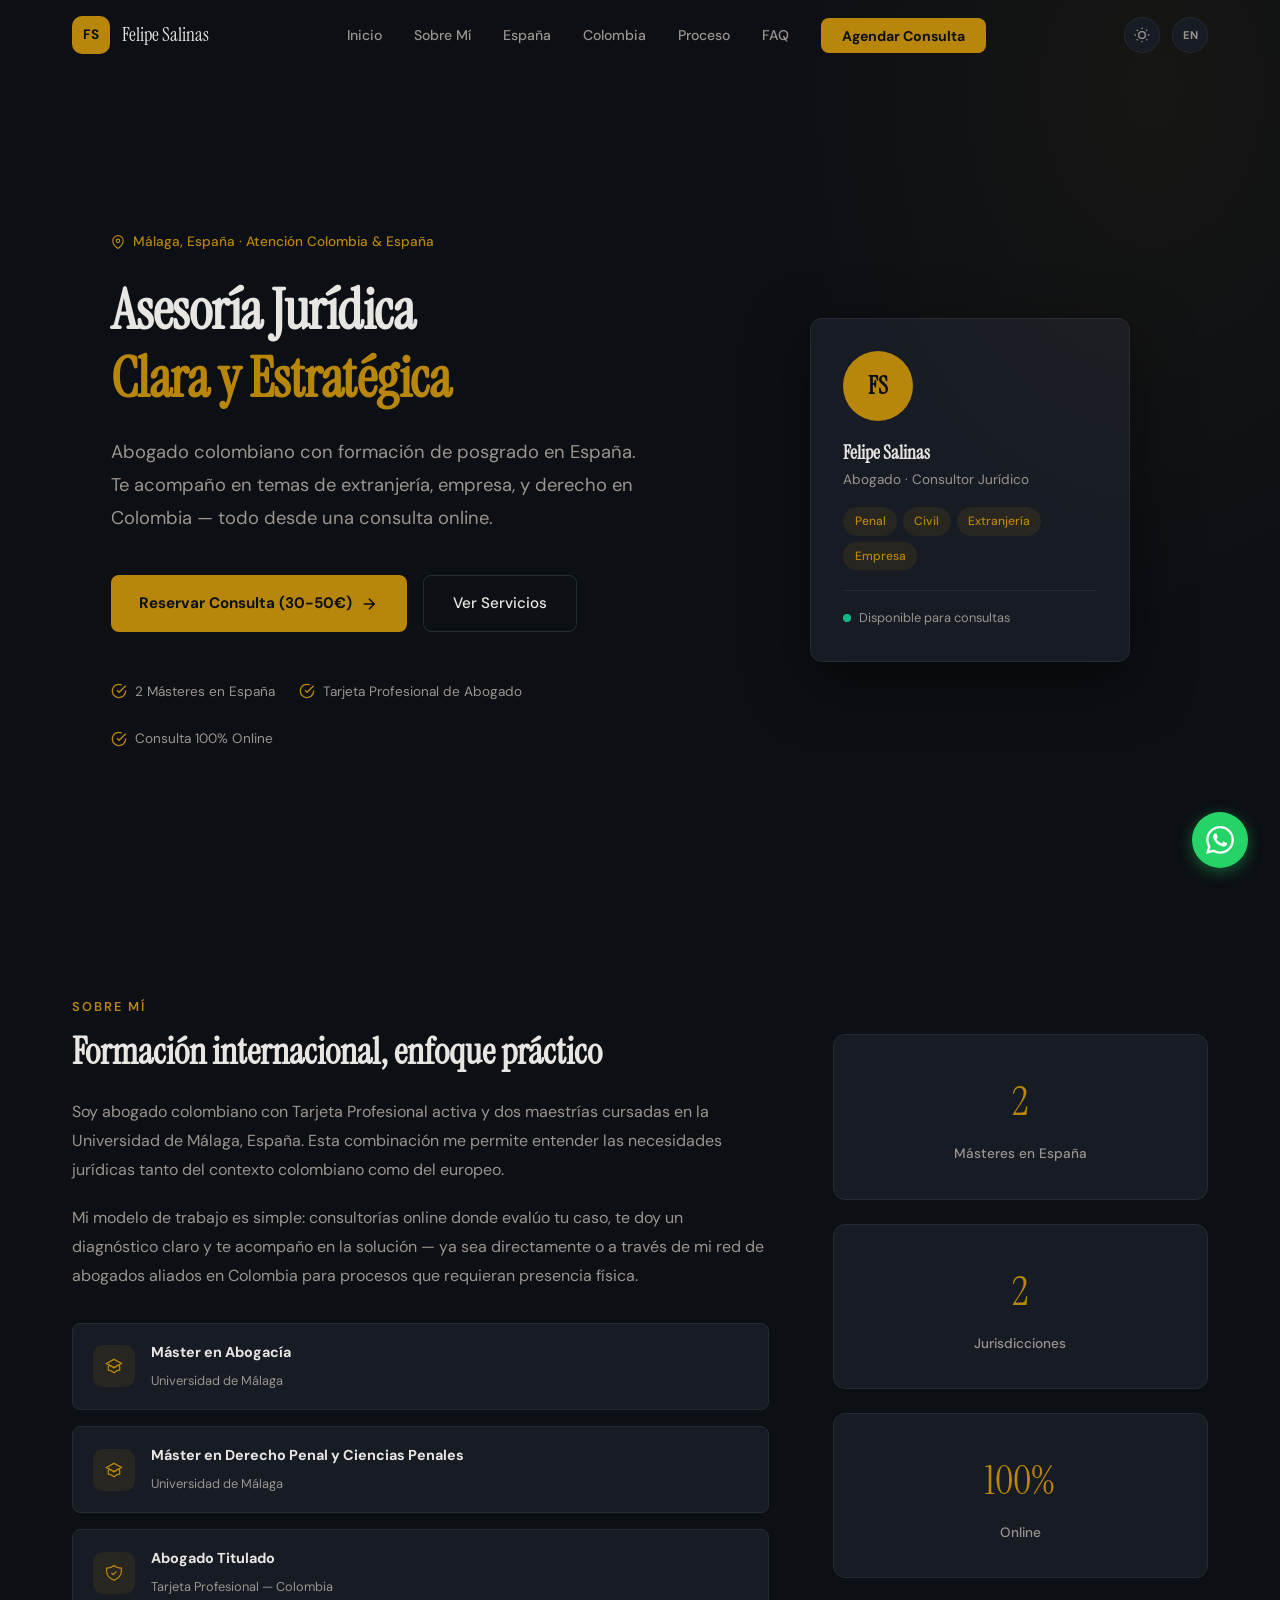
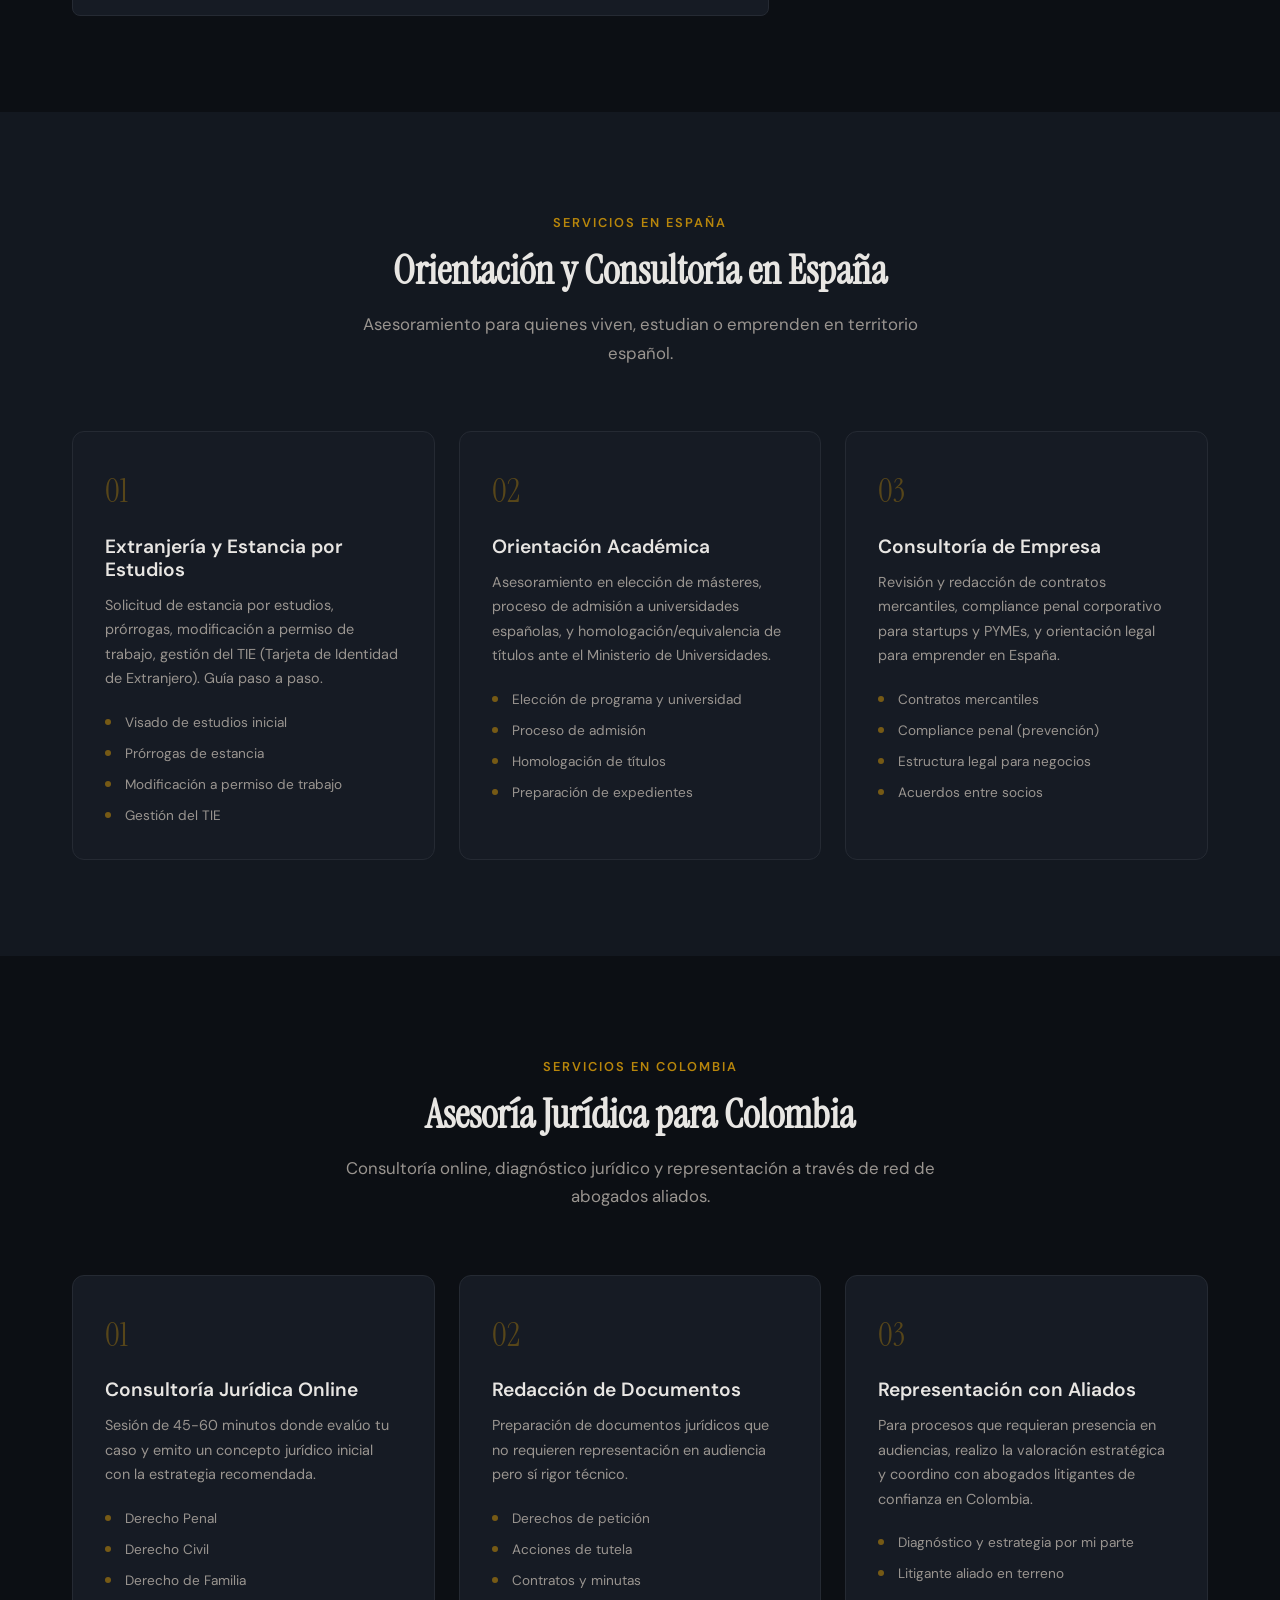
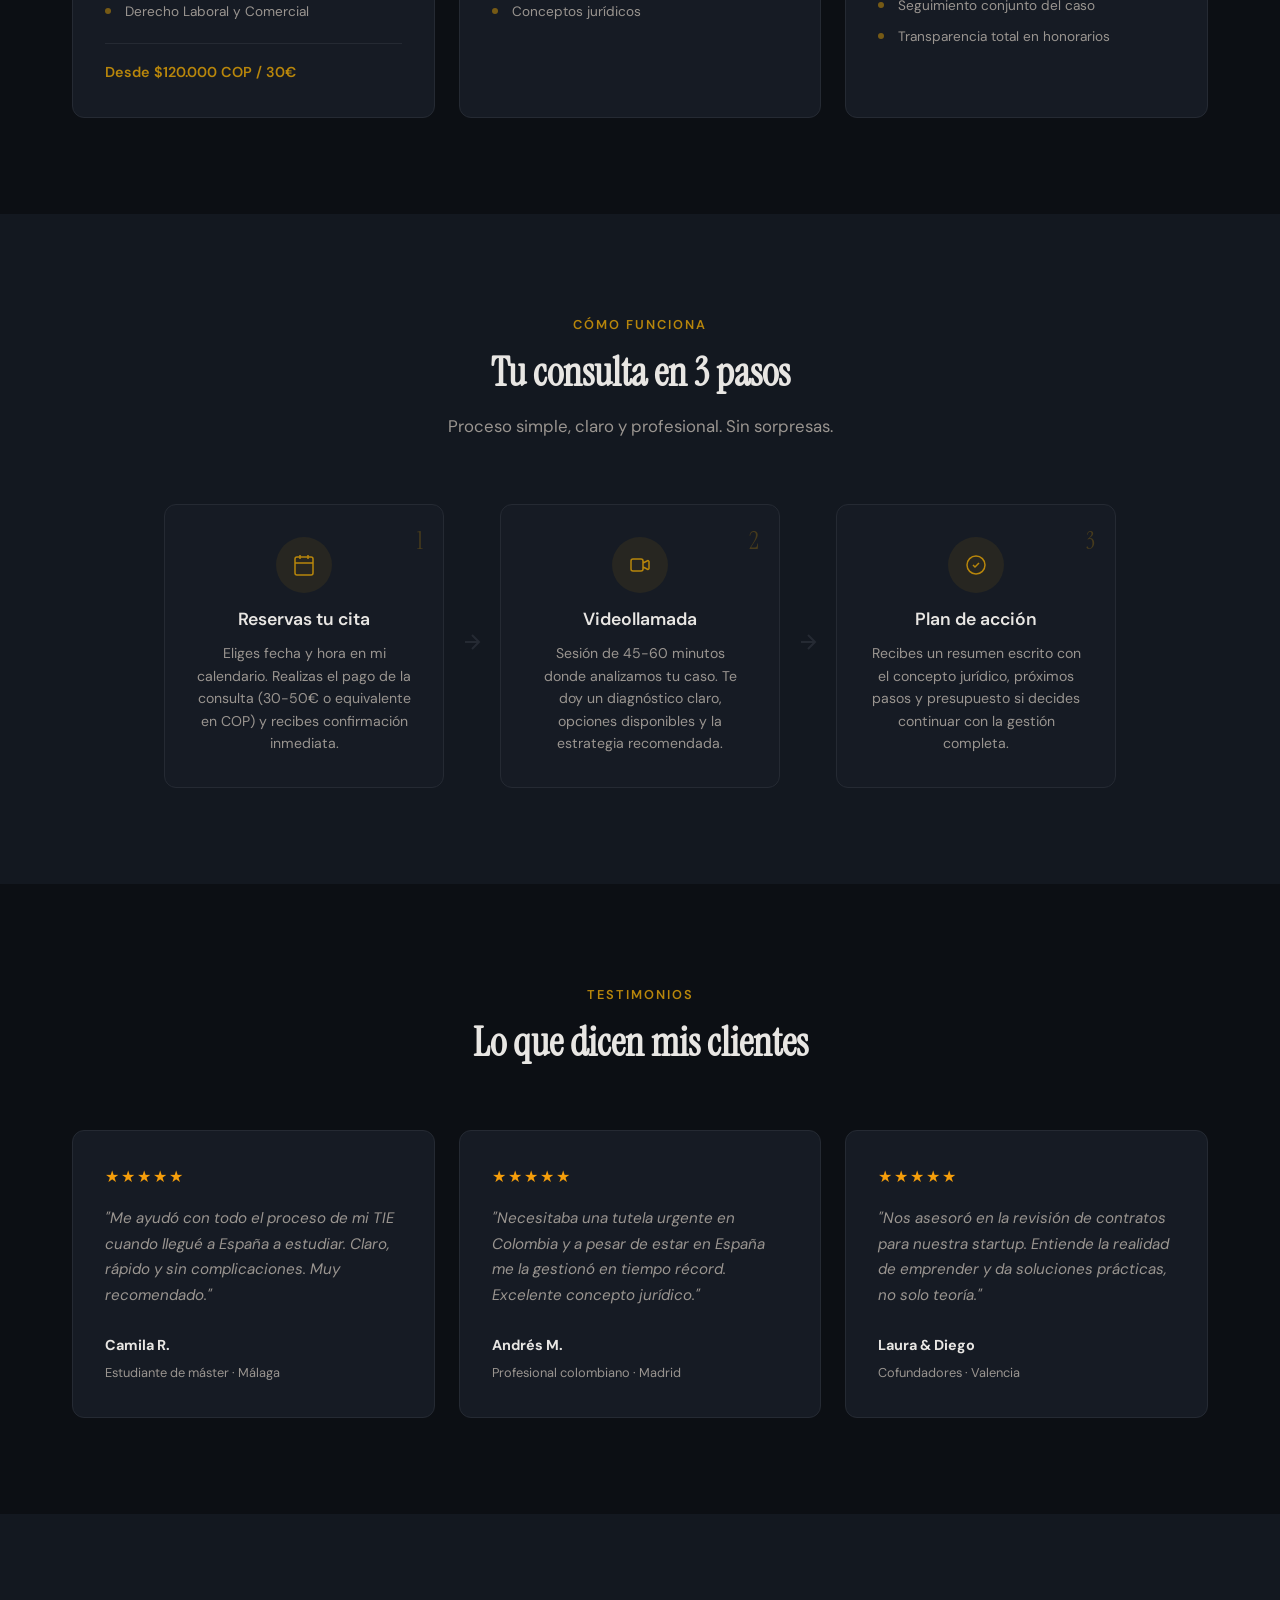
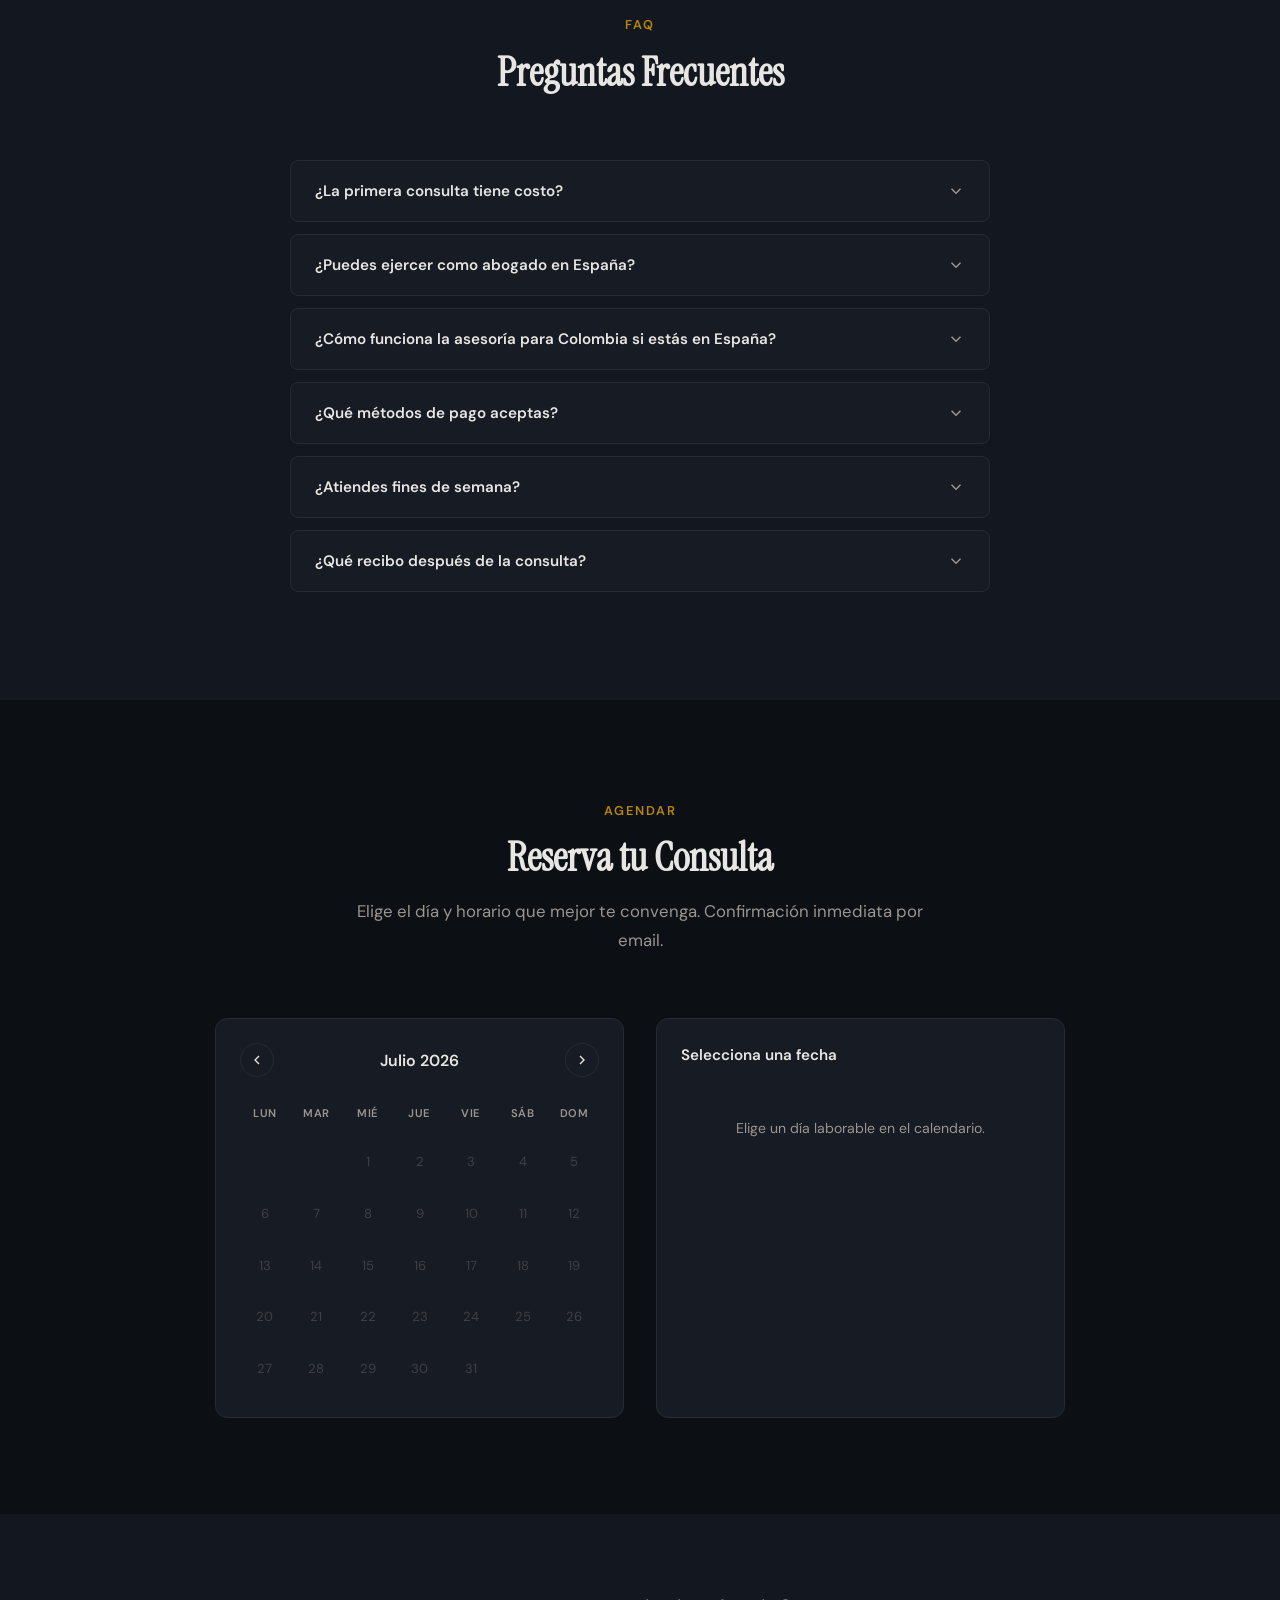
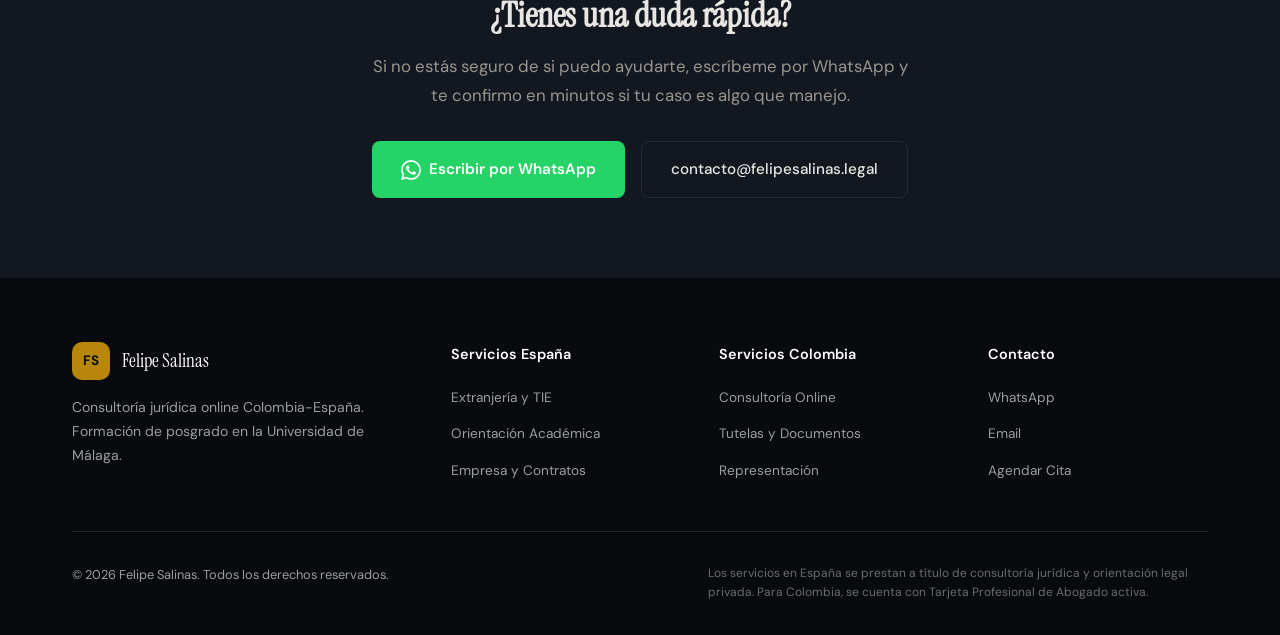
==== commit 8a889501: "style: Dark charcoal + gold palette - autoridad y premium" ====
--- a/index.html
+++ b/index.html
@@ -1,5 +1,5 @@
 <!DOCTYPE html>
-<html lang="es" data-theme="light">
+<html lang="es" data-theme="dark">
 <head>
   <meta charset="UTF-8">
   <meta name="viewport" content="width=device-width, initial-scale=1.0">
@@ -38,7 +38,7 @@
   <link href="https://fonts.googleapis.com/css2?family=DM+Sans:wght@300;400;500;600;700&family=Instrument+Serif&display=swap" rel="stylesheet">
   <link rel="stylesheet" href="css/styles.css">
   <link rel="manifest" href="manifest.json">
-  <meta name="theme-color" content="#4A8B8C">
+  <meta name="theme-color" content="#0C0F14">
 </head>
 <body>
 
--- a/css/styles.css
+++ b/css/styles.css
@@ -1,55 +1,55 @@
 /* Felipe Salinas - Legal Consultant Website */
-/* Palette: "Quiet Teal" - Modern Professional */
-
-/* ===== CSS Variables - Light Theme (default) ===== */
+/* Palette: Dark Charcoal + Gold — Authority & Premium */
+
+/* ===== CSS Variables - Dark Theme (default) ===== */
 :root,
-[data-theme="light"] {
-  --color-bg: #FFFFFF;
-  --color-bg-alt: #F5F0EB;
-  --color-text: #1A2332;
-  --color-text-secondary: #5A6B7A;
-  --color-accent: #4A8B8C;
-  --color-accent-hover: #357374;
-  --color-accent-light: rgba(74, 139, 140, 0.08);
-  --color-border: #E8E2DB;
-  --color-card: #FFFFFF;
-  --color-card-hover: #FDFCFA;
-  --color-input-bg: #FFFFFF;
-  --color-input-border: #D9D2CA;
-  --color-nav-bg: rgba(255, 255, 255, 0.92);
-  --color-nav-text: #1A2332;
-  --color-footer-bg: #1A2332;
-  --color-footer-text: rgba(255, 255, 255, 0.7);
+[data-theme="dark"] {
+  --color-bg: #0C0F14;
+  --color-bg-alt: #131820;
+  --color-text: #E8E6E3;
+  --color-text-secondary: #9A9590;
+  --color-accent: #B8860B;
+  --color-accent-hover: #D4A842;
+  --color-accent-light: rgba(184, 134, 11, 0.1);
+  --color-border: #252A33;
+  --color-card: #161B24;
+  --color-card-hover: #1C2230;
+  --color-input-bg: #161B24;
+  --color-input-border: #2E3440;
+  --color-nav-bg: rgba(12, 15, 20, 0.95);
+  --color-nav-text: #E8E6E3;
+  --color-footer-bg: #080A0E;
+  --color-footer-text: rgba(255, 255, 255, 0.6);
   --font-heading: 'Instrument Serif', Georgia, serif;
   --font-body: 'DM Sans', -apple-system, BlinkMacSystemFont, sans-serif;
-  --shadow-sm: 0 1px 3px rgba(26, 35, 50, 0.06);
-  --shadow-md: 0 8px 30px rgba(26, 35, 50, 0.08);
-  --shadow-lg: 0 20px 60px rgba(26, 35, 50, 0.1);
+  --shadow-sm: 0 1px 3px rgba(0, 0, 0, 0.3);
+  --shadow-md: 0 8px 30px rgba(0, 0, 0, 0.4);
+  --shadow-lg: 0 20px 60px rgba(0, 0, 0, 0.5);
   --radius: 12px;
   --radius-sm: 8px;
 }
 
-/* ===== Dark Theme ===== */
-[data-theme="dark"] {
-  --color-bg: #0F1419;
-  --color-bg-alt: #1A2332;
-  --color-text: #E8ECF0;
-  --color-text-secondary: #8899A6;
-  --color-accent: #5DB8B9;
-  --color-accent-hover: #7CCECF;
-  --color-accent-light: rgba(93, 184, 185, 0.1);
-  --color-border: #2C3A4A;
-  --color-card: #1A2332;
-  --color-card-hover: #1F2937;
-  --color-input-bg: #1A2332;
-  --color-input-border: #374151;
-  --color-nav-bg: rgba(15, 20, 25, 0.92);
-  --color-nav-text: #E8ECF0;
-  --color-footer-bg: #0A0E13;
-  --color-footer-text: rgba(255, 255, 255, 0.6);
-  --shadow-sm: 0 1px 3px rgba(0, 0, 0, 0.2);
-  --shadow-md: 0 8px 30px rgba(0, 0, 0, 0.3);
-  --shadow-lg: 0 20px 60px rgba(0, 0, 0, 0.4);
+/* ===== Light Theme ===== */
+[data-theme="light"] {
+  --color-bg: #FAFAFA;
+  --color-bg-alt: #F0EDE8;
+  --color-text: #1A1A1A;
+  --color-text-secondary: #555555;
+  --color-accent: #8B6914;
+  --color-accent-hover: #6B4F0D;
+  --color-accent-light: rgba(139, 105, 20, 0.08);
+  --color-border: #D4CFC7;
+  --color-card: #FFFFFF;
+  --color-card-hover: #F9F7F4;
+  --color-input-bg: #FFFFFF;
+  --color-input-border: #C8C2BA;
+  --color-nav-bg: rgba(250, 250, 250, 0.95);
+  --color-nav-text: #1A1A1A;
+  --color-footer-bg: #1A1A1A;
+  --color-footer-text: rgba(255, 255, 255, 0.65);
+  --shadow-sm: 0 1px 3px rgba(0, 0, 0, 0.08);
+  --shadow-md: 0 8px 30px rgba(0, 0, 0, 0.1);
+  --shadow-lg: 0 20px 60px rgba(0, 0, 0, 0.12);
 }
 
 /* ===== Reset & Base ===== */
@@ -120,7 +120,7 @@
   height: 38px;
   border-radius: 10px;
   background: var(--color-accent);
-  color: #fff;
+  color: #0C0F14;
   display: flex;
   align-items: center;
   justify-content: center;
@@ -161,10 +161,10 @@
 
 .nav-cta {
   background: var(--color-accent) !important;
-  color: #fff !important;
+  color: #0C0F14 !important;
   padding: 0.55rem 1.3rem;
   border-radius: var(--radius-sm);
-  font-weight: 600 !important;
+  font-weight: 700 !important;
   transition: all 0.3s !important;
 }
 
@@ -205,10 +205,10 @@
   height: 16px;
 }
 
+[data-theme="dark"] .icon-sun { display: block; }
+[data-theme="dark"] .icon-moon { display: none; }
 [data-theme="light"] .icon-sun { display: none; }
 [data-theme="light"] .icon-moon { display: block; }
-[data-theme="dark"] .icon-sun { display: block; }
-[data-theme="dark"] .icon-moon { display: none; }
 
 .lang-toggle {
   font-size: 0.7rem;
@@ -248,7 +248,7 @@
   right: -20%;
   width: 60%;
   height: 120%;
-  background: radial-gradient(ellipse, var(--color-accent-light) 0%, transparent 70%);
+  background: radial-gradient(ellipse, rgba(184, 134, 11, 0.06) 0%, transparent 70%);
   pointer-events: none;
 }
 
@@ -306,11 +306,11 @@
   align-items: center;
   gap: 0.5rem;
   background: var(--color-accent);
-  color: #fff;
+  color: #0C0F14;
   padding: 0.9rem 1.8rem;
   border-radius: var(--radius-sm);
   text-decoration: none;
-  font-weight: 600;
+  font-weight: 700;
   font-size: 0.95rem;
   transition: all 0.3s;
   border: none;
@@ -388,7 +388,7 @@
   height: 70px;
   border-radius: 50%;
   background: var(--color-accent);
-  color: #fff;
+  color: #0C0F14;
   display: flex;
   align-items: center;
   justify-content: center;
@@ -954,8 +954,8 @@
 
 .calendar-days .day.selected {
   background: var(--color-accent);
-  color: #fff;
-  font-weight: 600;
+  color: #0C0F14;
+  font-weight: 700;
 }
 
 .calendar-days .day.disabled {
@@ -1021,9 +1021,9 @@
 
 .time-slot.selected {
   background: var(--color-accent);
-  color: #fff;
+  color: #0C0F14;
   border-color: var(--color-accent);
-  font-weight: 600;
+  font-weight: 700;
 }
 
 .btn-book {
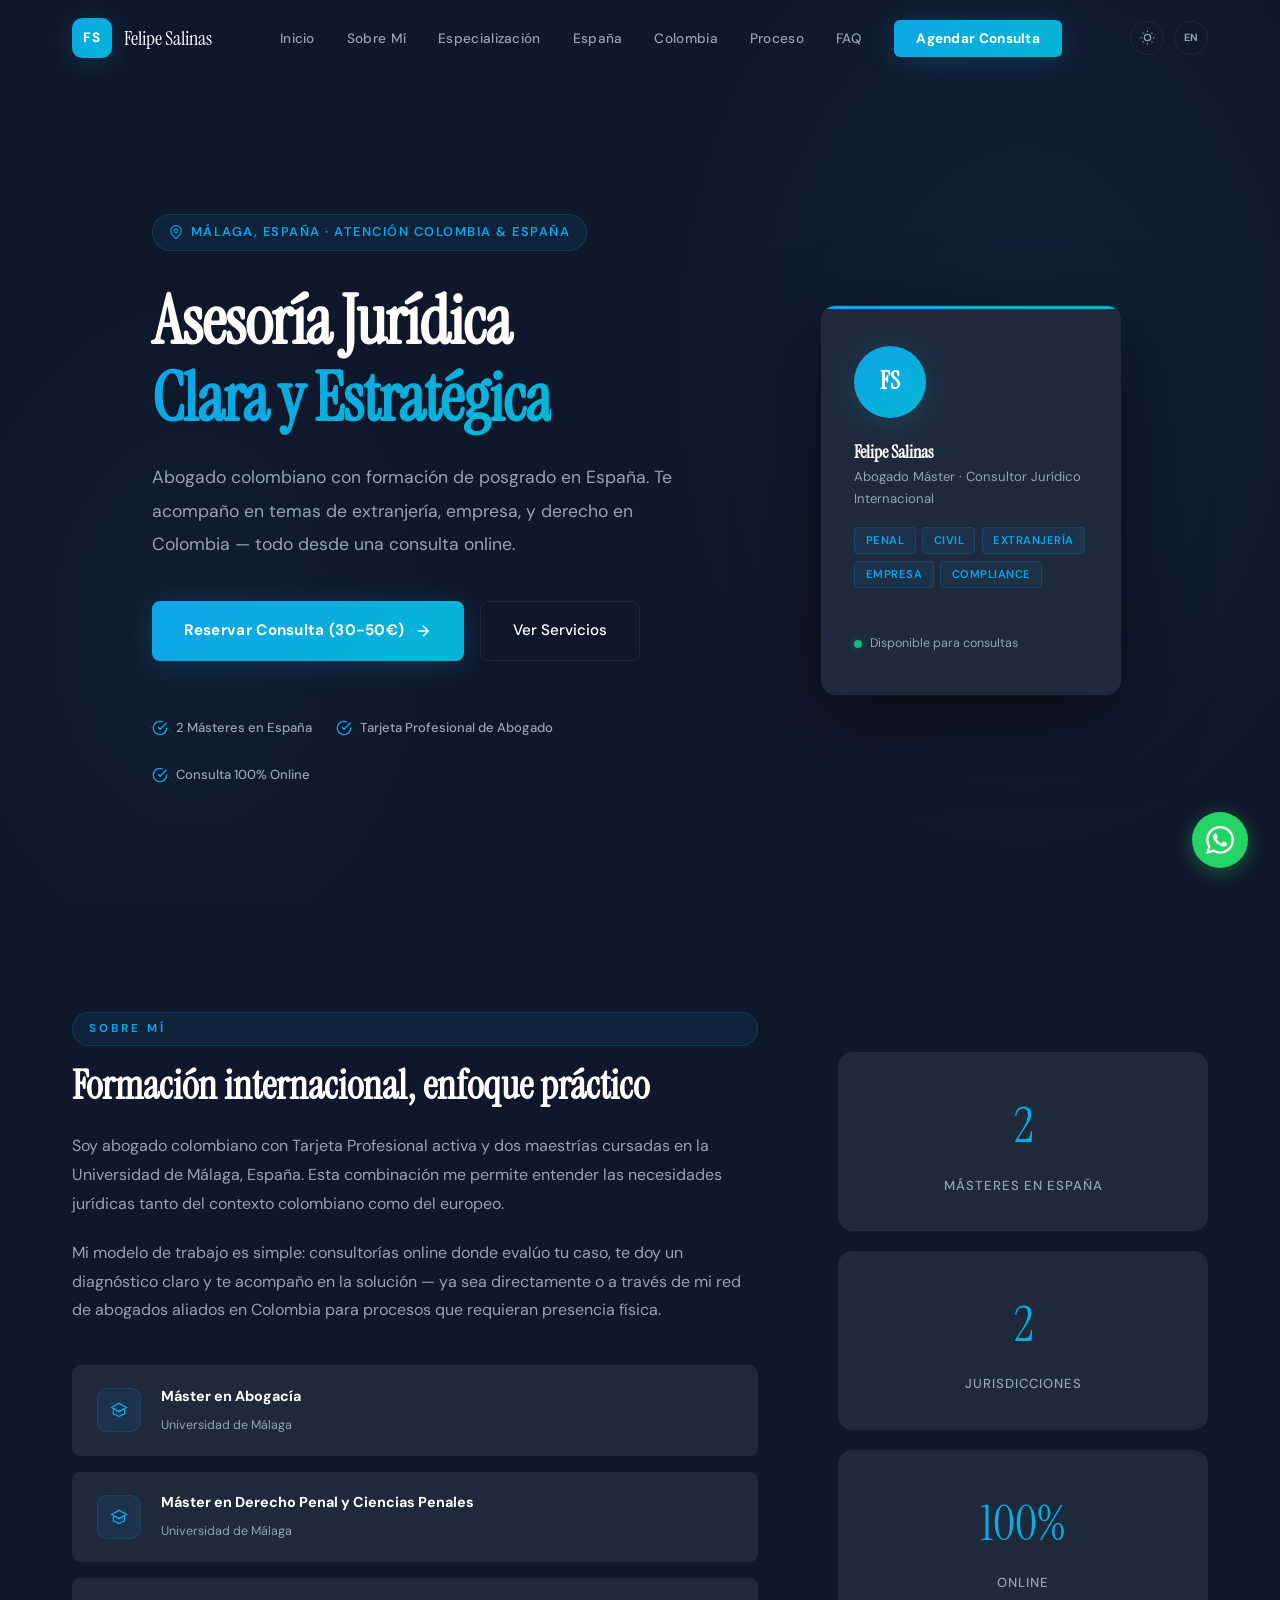
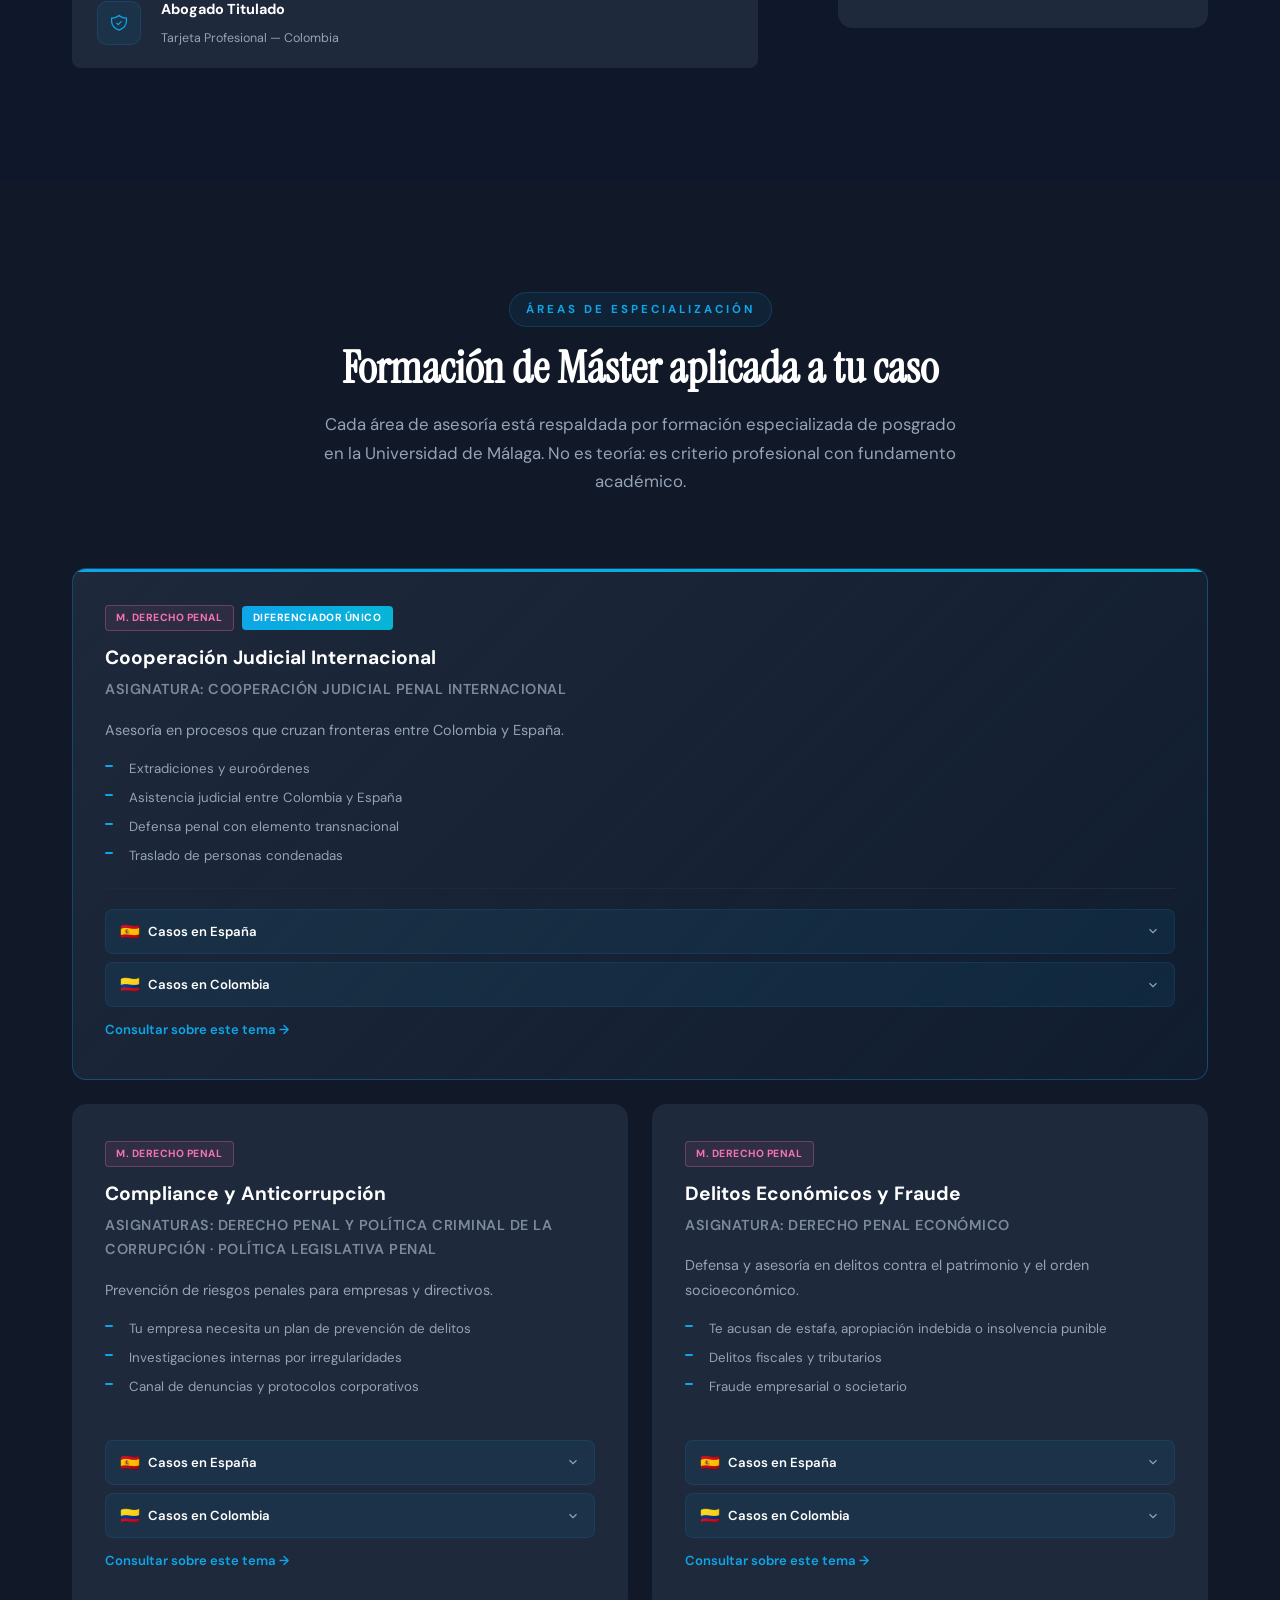
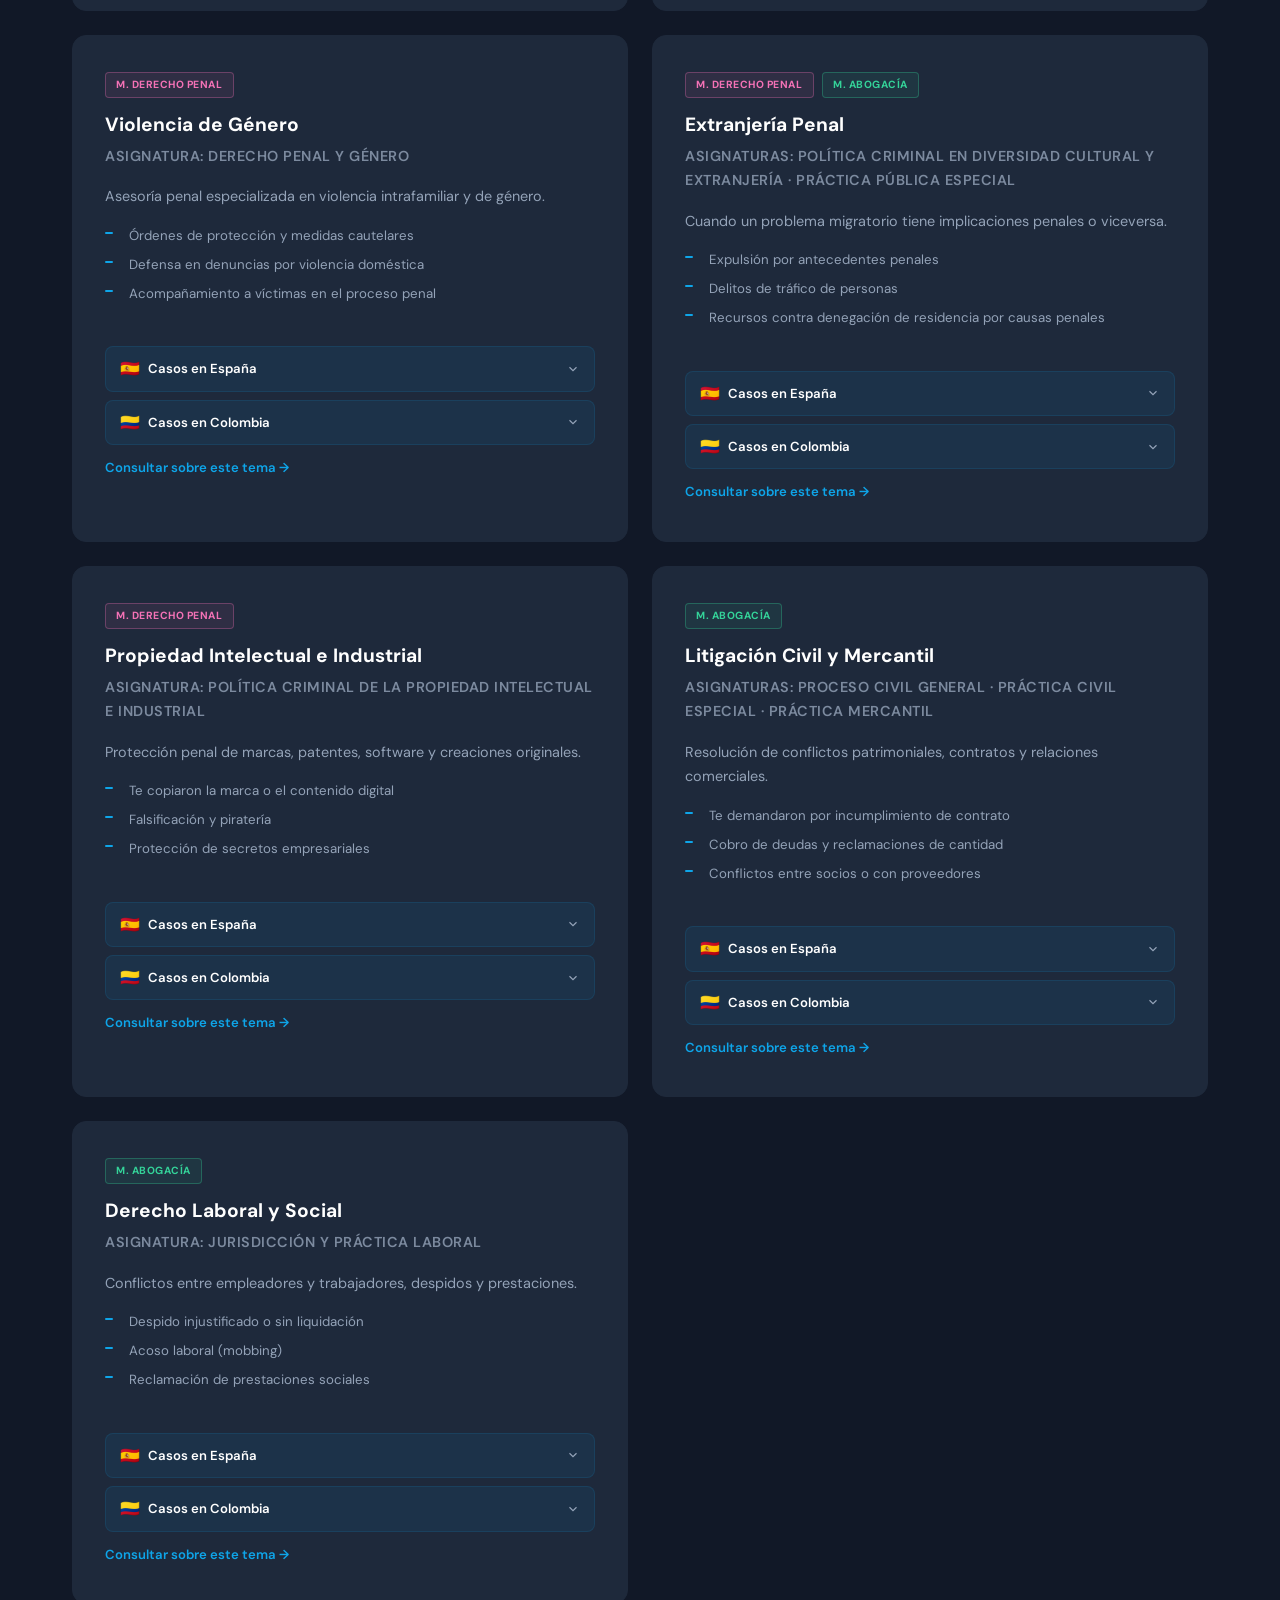
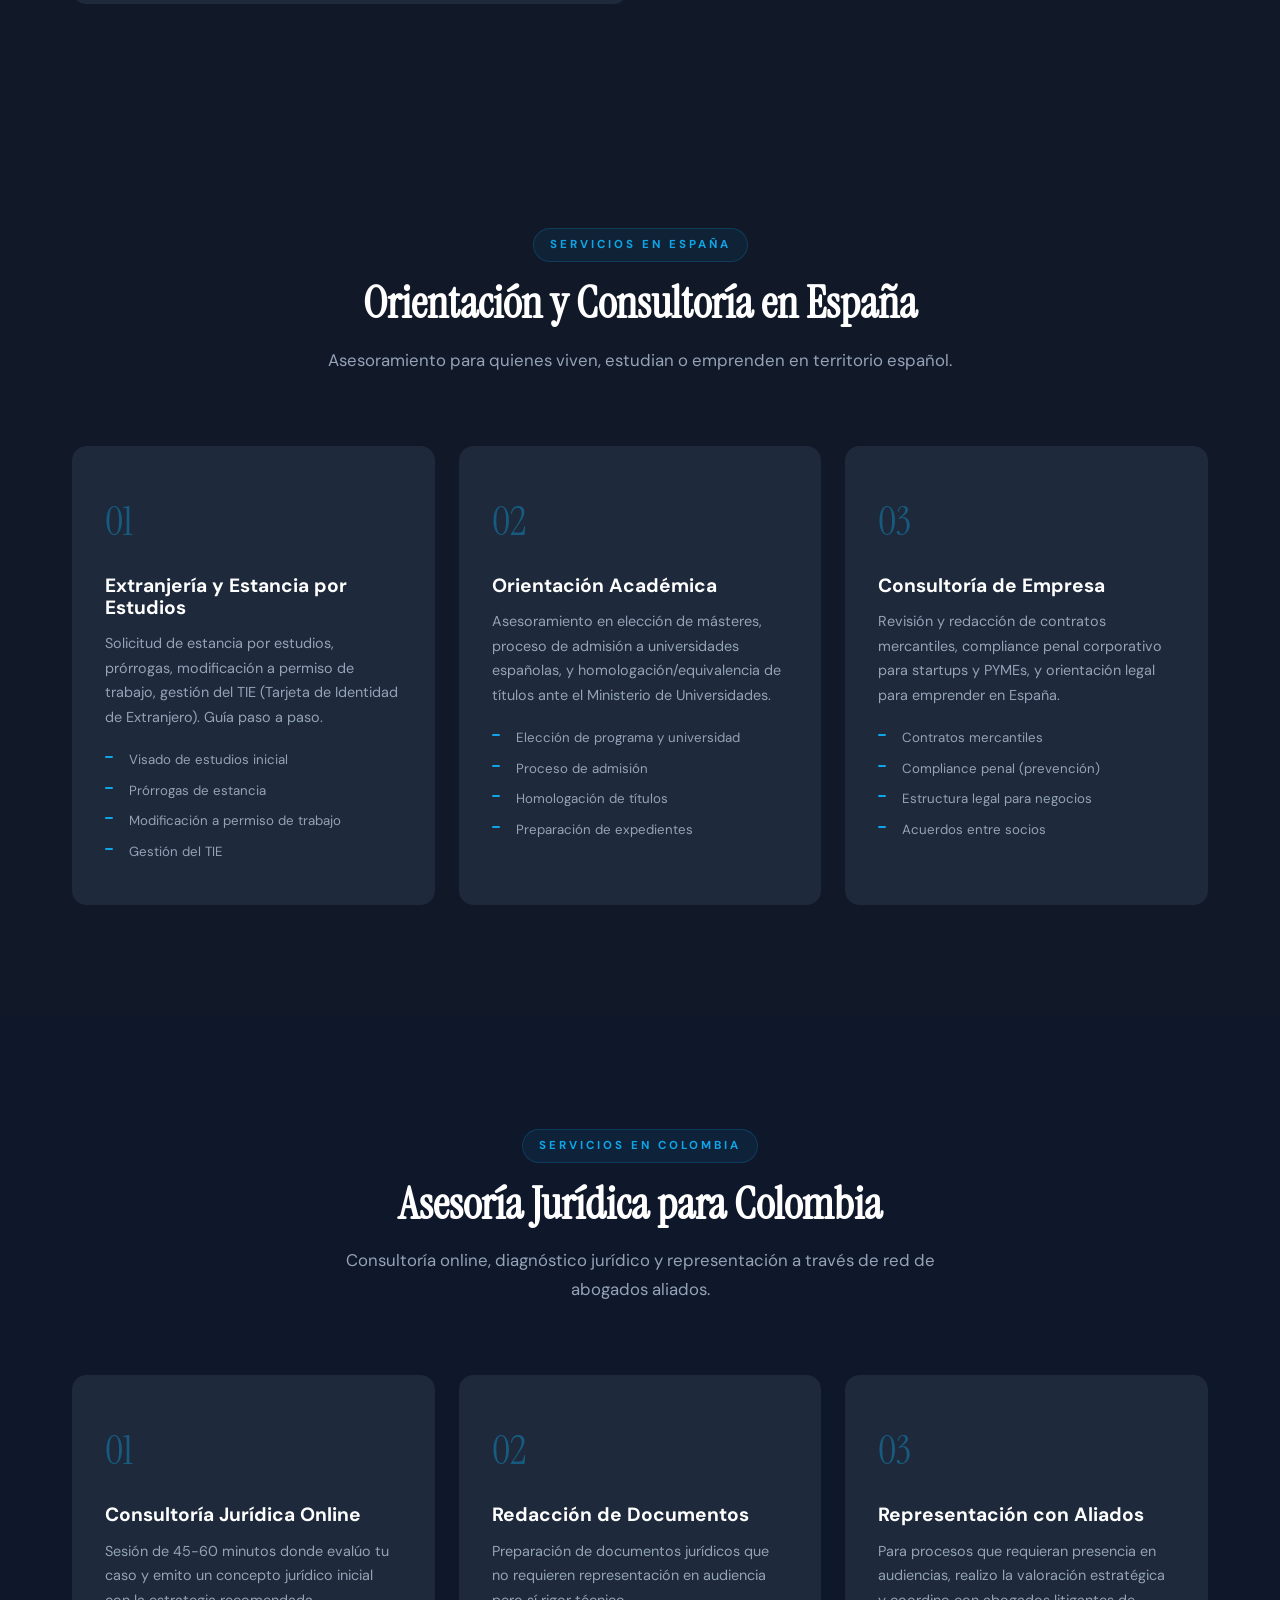
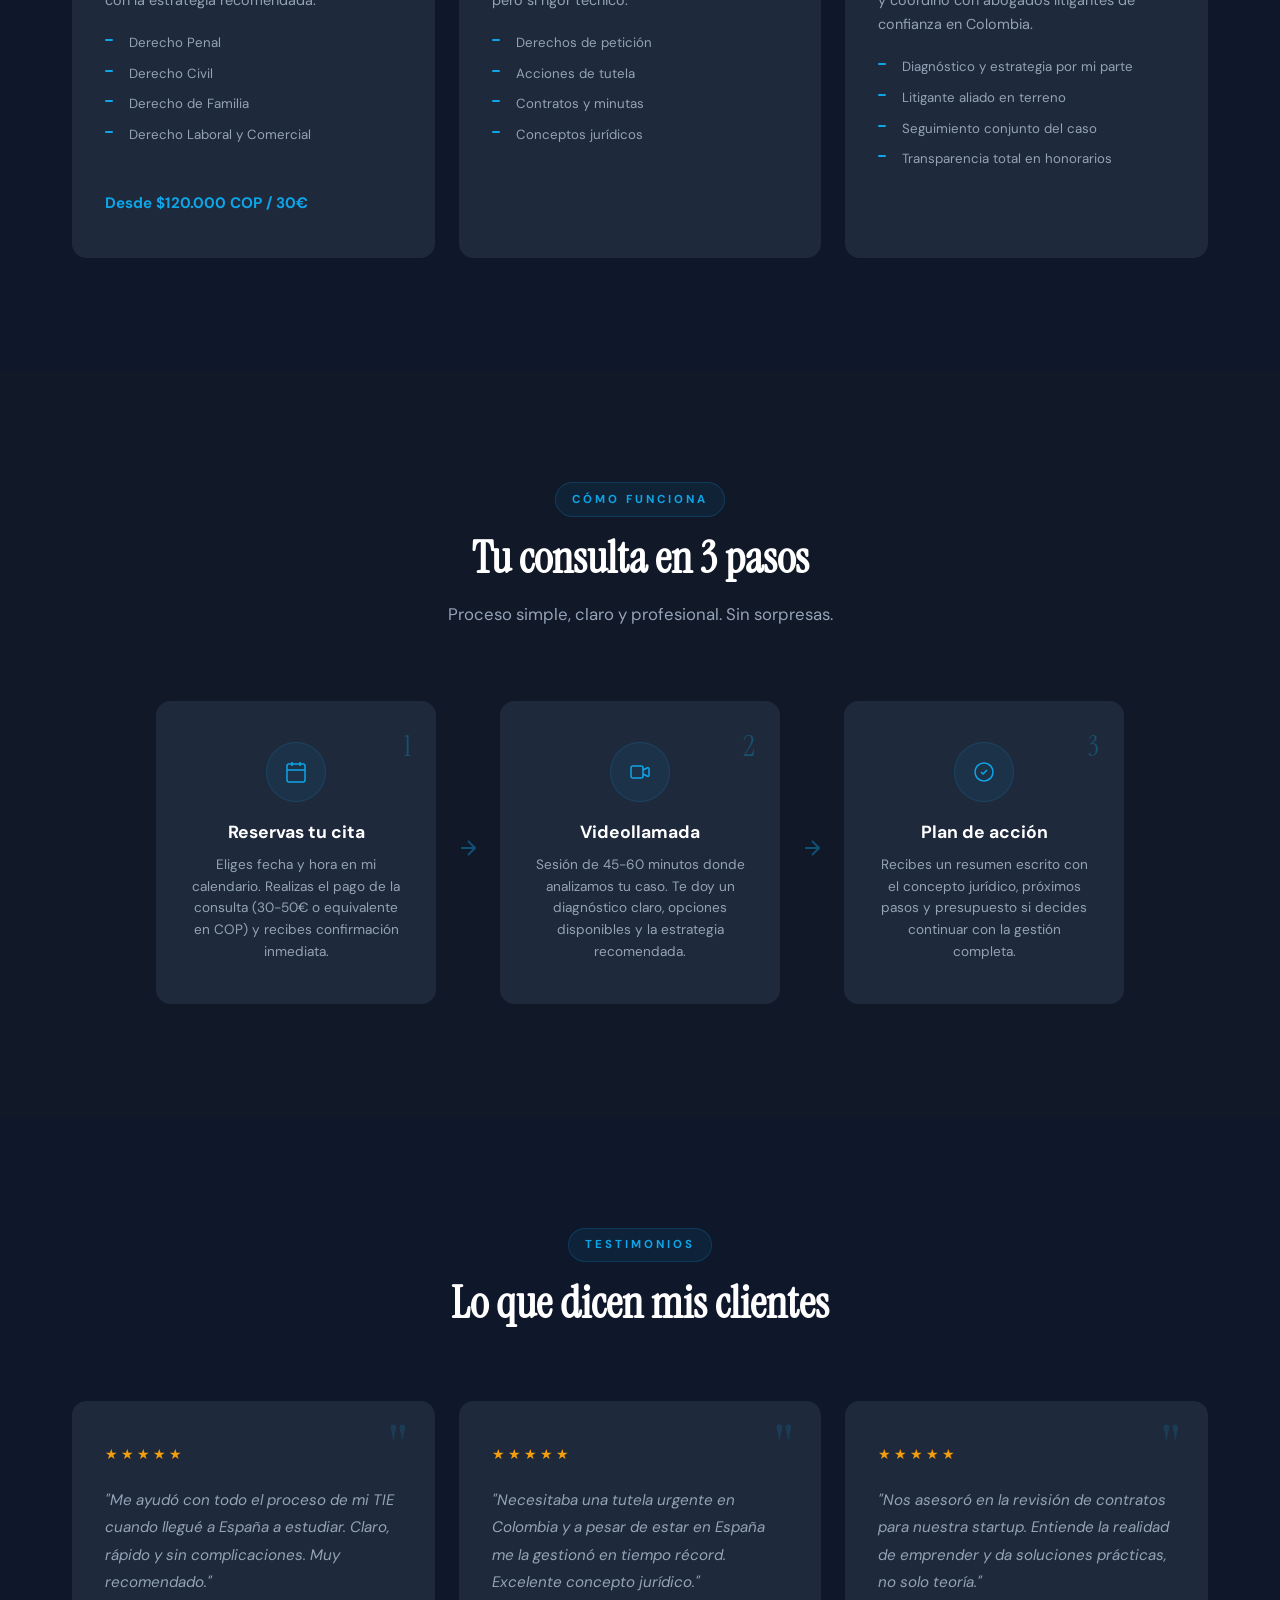
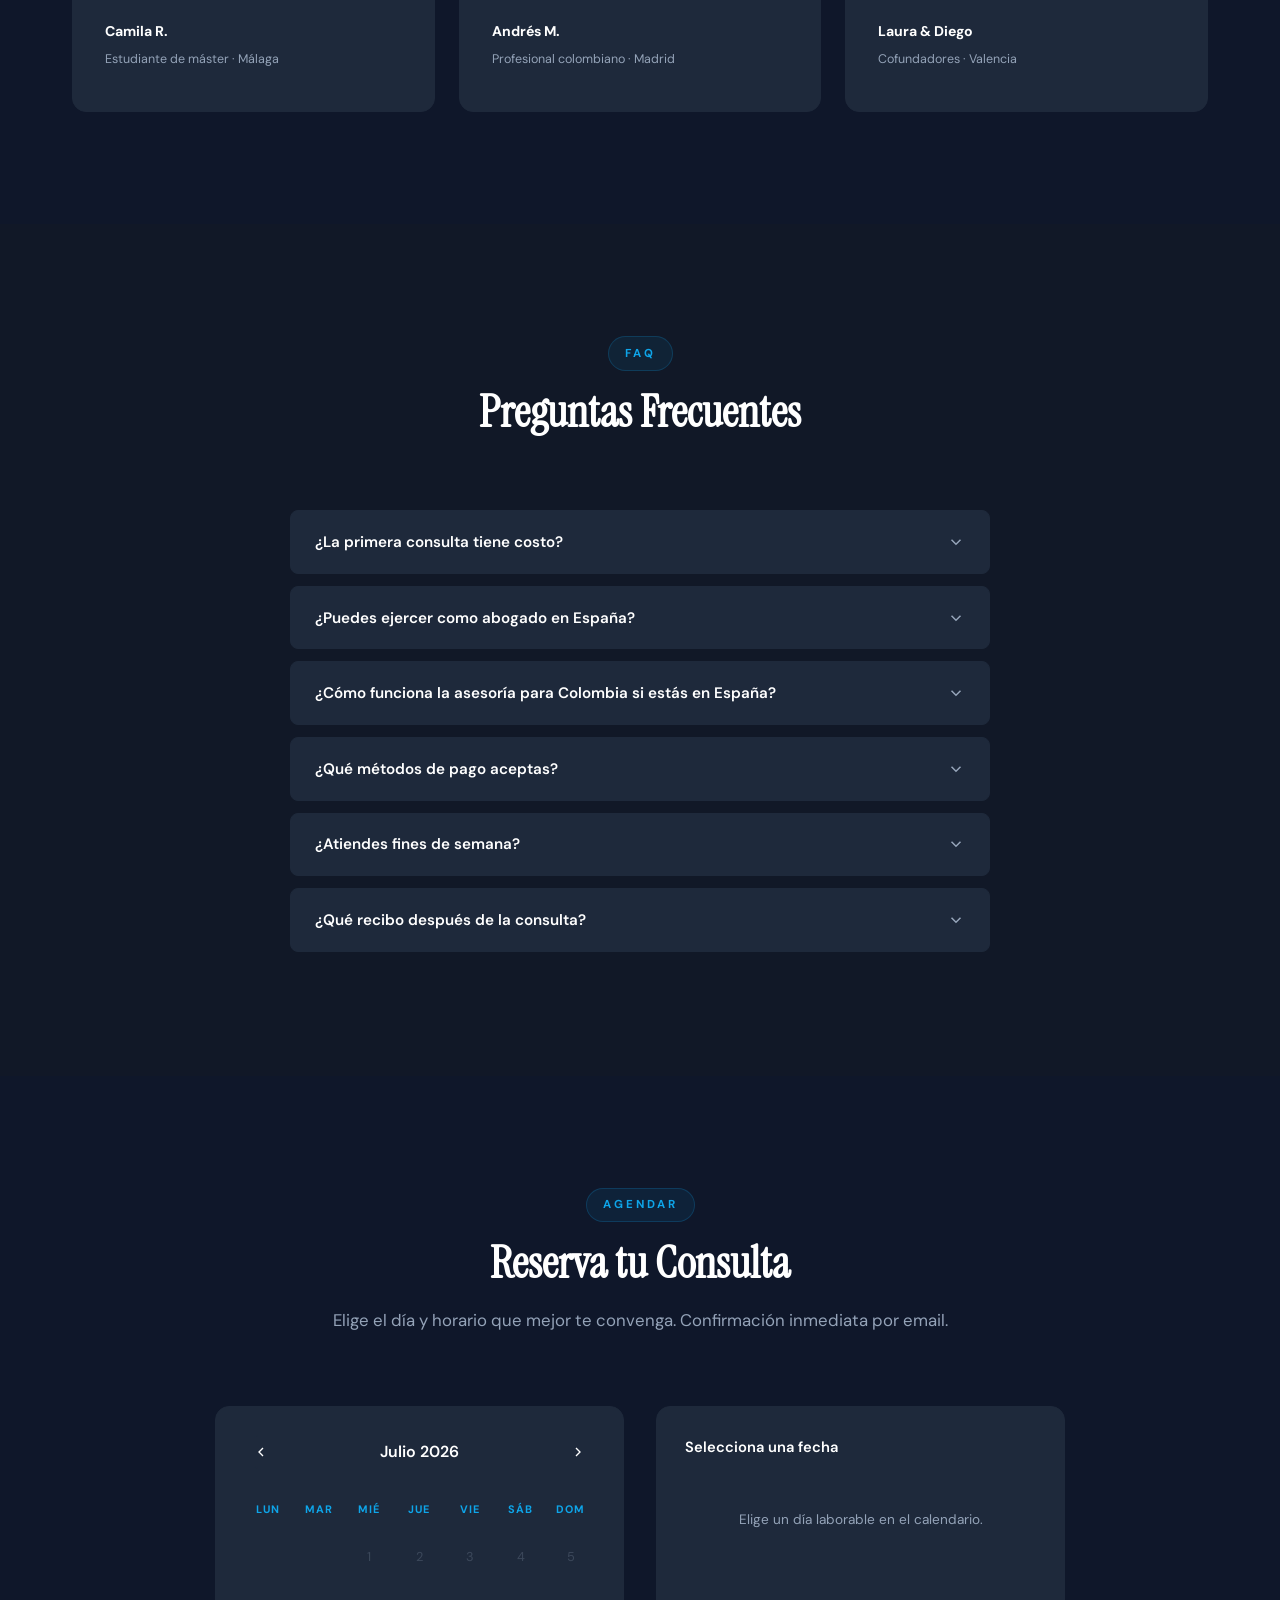
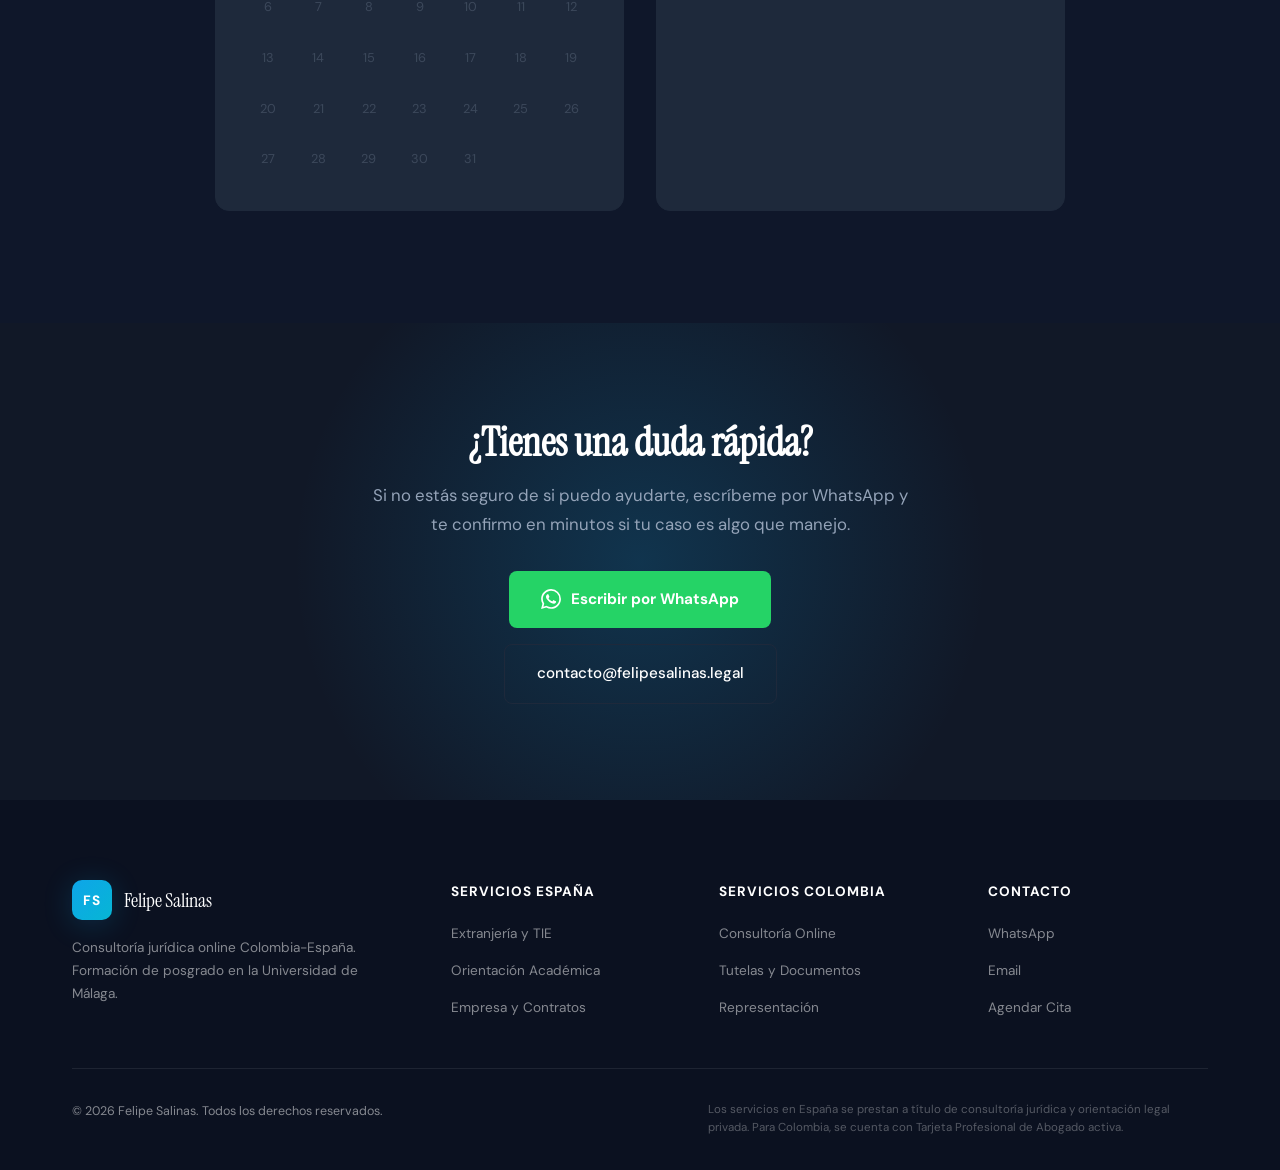
==== commit c5eb2ddc: "feat: add especialidades section with real cases by jurisdiction + SEO schema" ====
--- a/index.html
+++ b/index.html
@@ -39,6 +39,64 @@
   <link rel="stylesheet" href="css/styles.css">
   <link rel="manifest" href="manifest.json">
   <meta name="theme-color" content="#0C0F14">
+
+  <!-- FAQPage Schema for Cases SEO -->
+  <script type="application/ld+json">
+  {
+    "@context": "https://schema.org",
+    "@type": "FAQPage",
+    "mainEntity": [
+      {
+        "@type": "Question",
+        "name": "¿Qué hacer si recibo una euroorden de detención en España siendo colombiano?",
+        "acceptedAnswer": {
+          "@type": "Answer",
+          "text": "Se debe evaluar la proporcionalidad de la euroorden bajo la Decisión Marco 2002/584/JAI, verificar el principio de doble incriminación y si hay arraigo familiar que pueda impedir la entrega. Se interpone recurso ante la Audiencia Nacional española."
+        }
+      },
+      {
+        "@type": "Question",
+        "name": "¿Me pueden expulsar de España si ya cumplí mi condena penal?",
+        "acceptedAnswer": {
+          "@type": "Answer",
+          "text": "Es posible recibir orden de expulsión tras cumplir condena, pero se puede recurrir ante la jurisdicción contencioso-administrativa argumentando arraigo familiar, proporcionalidad de la medida y jurisprudencia del TEDH sobre derecho a la vida familiar."
+        }
+      },
+      {
+        "@type": "Question",
+        "name": "¿Cómo me defiendo de una acusación de estafa en España?",
+        "acceptedAnswer": {
+          "@type": "Answer",
+          "text": "La defensa en delitos de estafa (art. 248 CP español) se centra en demostrar la ausencia de engaño bastante, que la pérdida fue consecuencia del riesgo asumido por la contraparte, o la falta de ánimo de lucro. La prueba digital es clave."
+        }
+      },
+      {
+        "@type": "Question",
+        "name": "¿Qué hago si me despidieron sin justa causa en Colombia y no me pagaron la liquidación completa?",
+        "acceptedAnswer": {
+          "@type": "Answer",
+          "text": "Se demanda ante el juez laboral del circuito reclamando la indemnización por despido sin justa causa (art. 64 CST), las prestaciones sociales adeudadas y la sanción moratoria por no pago oportuno de la liquidación (art. 65 CST)."
+        }
+      },
+      {
+        "@type": "Question",
+        "name": "¿Cómo protejo mi marca si la están falsificando en Colombia?",
+        "acceptedAnswer": {
+          "@type": "Answer",
+          "text": "Se presenta denuncia penal por usurpación de derechos de propiedad industrial (art. 306 CP colombiano) y acción administrativa ante la Superintendencia de Industria y Comercio. Para plataformas digitales se usa el procedimiento de notice and takedown."
+        }
+      },
+      {
+        "@type": "Question",
+        "name": "¿Necesito un programa de compliance penal si mi empresa es una PYME en España?",
+        "acceptedAnswer": {
+          "@type": "Answer",
+          "text": "Sí. Desde la reforma del art. 31 bis del Código Penal español, cualquier persona jurídica puede ser penalmente responsable. Un programa de compliance penal efectivo es la única vía para eximir o atenuar esa responsabilidad. La Ley 2/2023 además exige canal de denuncias para empresas de más de 50 empleados."
+        }
+      }
+    ]
+  }
+  </script>
 </head>
 <body>
 
@@ -52,6 +110,7 @@
       <ul class="nav-links" id="navLinks">
         <li><a href="#inicio">Inicio</a></li>
         <li><a href="#sobre-mi">Sobre Mí</a></li>
+        <li><a href="#especializaciones">Especialización</a></li>
         <li><a href="#servicios-espana">España</a></li>
         <li><a href="#servicios-colombia">Colombia</a></li>
         <li><a href="#como-funciona">Proceso</a></li>
@@ -112,12 +171,13 @@
           <div class="hero-card-avatar">FS</div>
           <div class="hero-card-info">
             <h3>Felipe Salinas</h3>
-            <p>Abogado · Consultor Jurídico</p>
+            <p>Abogado Máster · Consultor Jurídico Internacional</p>
             <div class="hero-card-tags">
               <span>Penal</span>
               <span>Civil</span>
               <span>Extranjería</span>
               <span>Empresa</span>
+              <span>Compliance</span>
             </div>
           </div>
           <div class="hero-card-status">
@@ -184,6 +244,376 @@
             </div>
           </div>
         </div>
+      </div>
+    </div>
+  </section>
+
+  <!-- Áreas de Especialización -->
+  <section class="section section-alt" id="especializaciones">
+    <div class="container">
+      <div class="section-header">
+        <span class="section-label">Áreas de Especialización</span>
+        <h2>Formación de Máster aplicada a tu caso</h2>
+        <p>Cada área de asesoría está respaldada por formación especializada de posgrado en la Universidad de Málaga. No es teoría: es criterio profesional con fundamento académico.</p>
+      </div>
+      <div class="especialidades-grid">
+
+        <!-- Card destacada: Cooperación Internacional -->
+        <div class="especialidad-card especialidad-featured">
+          <div class="especialidad-badge-row">
+            <span class="especialidad-badge badge-penal">M. Derecho Penal</span>
+            <span class="especialidad-featured-tag">Diferenciador único</span>
+          </div>
+          <h3>Cooperación Judicial Internacional</h3>
+          <p class="especialidad-materia">Asignatura: Cooperación judicial penal internacional</p>
+          <p>Asesoría en procesos que cruzan fronteras entre Colombia y España.</p>
+          <ul class="especialidad-casos">
+            <li>Extradiciones y euroórdenes</li>
+            <li>Asistencia judicial entre Colombia y España</li>
+            <li>Defensa penal con elemento transnacional</li>
+            <li>Traslado de personas condenadas</li>
+          </ul>
+          <!-- Casos Reales por Jurisdicción -->
+          <div class="casos-reales">
+            <div class="casos-jurisdiccion">
+              <button class="caso-toggle" aria-expanded="false"><span class="caso-flag">🇪🇸</span> Casos en España <svg class="caso-chevron" viewBox="0 0 24 24" fill="none" stroke="currentColor" stroke-width="2"><path d="M6 9l6 6 6-6"/></svg></button>
+              <div class="caso-content">
+                <div class="caso-item">
+                  <h4>Euroorden contra colombiano residente en Málaga</h4>
+                  <p>Un colombiano con residencia legal en España recibió una orden europea de detención emitida por Italia por presunto fraude. Se evaluó la proporcionalidad bajo el marco de la Decisión Marco 2002/584/JAI y se interpuso recurso ante la Audiencia Nacional argumentando arraigo y doble incriminación.</p>
+                </div>
+                <div class="caso-item">
+                  <h4>Solicitud de traslado de persona condenada España → Colombia</h4>
+                  <p>Ciudadano colombiano condenado en España por delito de tráfico de drogas (art. 368 CP español) solicitó cumplir condena en Colombia al amparo del Convenio de Estrasburgo sobre traslado de personas condenadas. Se gestionó el expediente ante el Ministerio de Justicia español.</p>
+                </div>
+              </div>
+            </div>
+            <div class="casos-jurisdiccion">
+              <button class="caso-toggle" aria-expanded="false"><span class="caso-flag">🇨🇴</span> Casos en Colombia <svg class="caso-chevron" viewBox="0 0 24 24" fill="none" stroke="currentColor" stroke-width="2"><path d="M6 9l6 6 6-6"/></svg></button>
+              <div class="caso-content">
+                <div class="caso-item">
+                  <h4>Extradición solicitada por EE.UU. con defensa desde España</h4>
+                  <p>Familiar de un colombiano solicitado en extradición por la Corte del Distrito Sur de Florida contactó desde Málaga. Se coordinó con abogado penalista en Bogotá para interponer recursos ante la Sala Penal de la Corte Suprema de Justicia (Ley 906/2004, art. 490 y ss.), mientras se preparaba documentación de arraigo desde España.</p>
+                </div>
+                <div class="caso-item">
+                  <h4>Asistencia judicial internacional para prueba documental</h4>
+                  <p>Empresa colombiana necesitaba documentos certificados en España para proceso penal en Bogotá. Se tramitó carta rogatoria vía autoridad central bajo el Tratado Bilateral de Asistencia Judicial entre Colombia y España, garantizando la cadena de custodia probatoria (arts. 254-266 CPP colombiano).</p>
+                </div>
+              </div>
+            </div>
+          </div>
+          <a href="#agendar" class="especialidad-cta" data-topic="penal">Consultar sobre este tema →</a>
+        </div>
+
+        <!-- Compliance y Anticorrupción -->
+        <div class="especialidad-card">
+          <div class="especialidad-badge-row">
+            <span class="especialidad-badge badge-penal">M. Derecho Penal</span>
+          </div>
+          <h3>Compliance y Anticorrupción</h3>
+          <p class="especialidad-materia">Asignaturas: Derecho penal y política criminal de la corrupción · Política legislativa penal</p>
+          <p>Prevención de riesgos penales para empresas y directivos.</p>
+          <ul class="especialidad-casos">
+            <li>Tu empresa necesita un plan de prevención de delitos</li>
+            <li>Investigaciones internas por irregularidades</li>
+            <li>Canal de denuncias y protocolos corporativos</li>
+          </ul>
+          <div class="casos-reales">
+            <div class="casos-jurisdiccion">
+              <button class="caso-toggle" aria-expanded="false"><span class="caso-flag">🇪🇸</span> Casos en España <svg class="caso-chevron" viewBox="0 0 24 24" fill="none" stroke="currentColor" stroke-width="2"><path d="M6 9l6 6 6-6"/></svg></button>
+              <div class="caso-content">
+                <div class="caso-item">
+                  <h4>Startup tech sin programa de compliance penal</h4>
+                  <p>PYME tecnológica en Valencia con 25 empleados descubrió que un directivo hacía pagos a funcionarios para agilizar licencias. Se diseñó un programa de compliance penal conforme al art. 31 bis del Código Penal español para eximir responsabilidad penal de la persona jurídica, incluyendo canal de denuncias (Ley 2/2023).</p>
+                </div>
+                <div class="caso-item">
+                  <h4>Investigación interna por fraude contable en SL</h4>
+                  <p>Sociedad limitada en Málaga detectó irregularidades en facturación. Se realizó investigación interna preservando derechos fundamentales de los empleados investigados (art. 18 CE), se documentó la cadena probatoria y se presentó denuncia ante Fiscalía Anticorrupción.</p>
+                </div>
+              </div>
+            </div>
+            <div class="casos-jurisdiccion">
+              <button class="caso-toggle" aria-expanded="false"><span class="caso-flag">🇨🇴</span> Casos en Colombia <svg class="caso-chevron" viewBox="0 0 24 24" fill="none" stroke="currentColor" stroke-width="2"><path d="M6 9l6 6 6-6"/></svg></button>
+              <div class="caso-content">
+                <div class="caso-item">
+                  <h4>Empresa con contratos estatales sin programa anticorrupción</h4>
+                  <p>Constructora con contratos de obra pública necesitaba implementar programa de ética empresarial exigido por la Ley 1778/2016 (soborno transnacional). Se diseñó programa de cumplimiento con políticas de regalos, debida diligencia de terceros y reportes a la Superintendencia de Sociedades.</p>
+                </div>
+                <div class="caso-item">
+                  <h4>Director financiero acusado de peculado por apropiación</h4>
+                  <p>Directivo de empresa mixta acusado de peculado (art. 397 Código Penal colombiano). Se elaboró estrategia de defensa demostrando que la empresa carecía de controles internos y que no había dolo en la conducta, logrando preclusión en etapa de investigación ante Fiscalía General.</p>
+                </div>
+              </div>
+            </div>
+          </div>
+          <a href="#agendar" class="especialidad-cta" data-topic="empresa">Consultar sobre este tema →</a>
+        </div>
+
+        <!-- Derecho Penal Económico -->
+        <div class="especialidad-card">
+          <div class="especialidad-badge-row">
+            <span class="especialidad-badge badge-penal">M. Derecho Penal</span>
+          </div>
+          <h3>Delitos Económicos y Fraude</h3>
+          <p class="especialidad-materia">Asignatura: Derecho penal económico</p>
+          <p>Defensa y asesoría en delitos contra el patrimonio y el orden socioeconómico.</p>
+          <ul class="especialidad-casos">
+            <li>Te acusan de estafa, apropiación indebida o insolvencia punible</li>
+            <li>Delitos fiscales y tributarios</li>
+            <li>Fraude empresarial o societario</li>
+          </ul>
+          <div class="casos-reales">
+            <div class="casos-jurisdiccion">
+              <button class="caso-toggle" aria-expanded="false"><span class="caso-flag">🇪🇸</span> Casos en España <svg class="caso-chevron" viewBox="0 0 24 24" fill="none" stroke="currentColor" stroke-width="2"><path d="M6 9l6 6 6-6"/></svg></button>
+              <div class="caso-content">
+                <div class="caso-item">
+                  <h4>Acusación de estafa por inversión fallida en criptoactivos</h4>
+                  <p>Emprendedor colombiano en Barcelona acusado de estafa (art. 248 CP español) por inversores que perdieron capital en plataforma cripto. Se argumentó ausencia de engaño bastante y se acreditó que la pérdida fue consecuencia del riesgo asumido, no de artificio fraudulento.</p>
+                </div>
+                <div class="caso-item">
+                  <h4>Delito fiscal por no declarar rentas obtenidas en Colombia</h4>
+                  <p>Residente fiscal en España omitió declarar ingresos por alquiler de inmuebles en Colombia (modelo 720). Se negoció regularización voluntaria con Agencia Tributaria antes de que se iniciara procedimiento penal por delito contra la Hacienda Pública (art. 305 CP), evitando sanción penal.</p>
+                </div>
+              </div>
+            </div>
+            <div class="casos-jurisdiccion">
+              <button class="caso-toggle" aria-expanded="false"><span class="caso-flag">🇨🇴</span> Casos en Colombia <svg class="caso-chevron" viewBox="0 0 24 24" fill="none" stroke="currentColor" stroke-width="2"><path d="M6 9l6 6 6-6"/></svg></button>
+              <div class="caso-content">
+                <div class="caso-item">
+                  <h4>Denuncia por estafa en compraventa de inmueble</h4>
+                  <p>Comprador pagó la totalidad de un apartamento sobre planos y la constructora nunca entregó. Se presentó denuncia por estafa agravada (art. 246 CP colombiano) ante la Fiscalía General y simultáneamente acción civil de resolución contractual con restitución de dineros.</p>
+                </div>
+                <div class="caso-item">
+                  <h4>Apropiación indebida de socio en SAS</h4>
+                  <p>Socio mayoritario de una SAS en Medellín desvió fondos corporativos a cuentas personales. Se interpuso denuncia penal por abuso de confianza calificado (art. 250 CP colombiano) y medida cautelar de embargo ante el juez civil para proteger el patrimonio social.</p>
+                </div>
+              </div>
+            </div>
+          </div>
+          <a href="#agendar" class="especialidad-cta" data-topic="penal">Consultar sobre este tema →</a>
+        </div>
+
+        <!-- Violencia de Género -->
+        <div class="especialidad-card">
+          <div class="especialidad-badge-row">
+            <span class="especialidad-badge badge-penal">M. Derecho Penal</span>
+          </div>
+          <h3>Violencia de Género</h3>
+          <p class="especialidad-materia">Asignatura: Derecho penal y género</p>
+          <p>Asesoría penal especializada en violencia intrafamiliar y de género.</p>
+          <ul class="especialidad-casos">
+            <li>Órdenes de protección y medidas cautelares</li>
+            <li>Defensa en denuncias por violencia doméstica</li>
+            <li>Acompañamiento a víctimas en el proceso penal</li>
+          </ul>
+          <div class="casos-reales">
+            <div class="casos-jurisdiccion">
+              <button class="caso-toggle" aria-expanded="false"><span class="caso-flag">🇪🇸</span> Casos en España <svg class="caso-chevron" viewBox="0 0 24 24" fill="none" stroke="currentColor" stroke-width="2"><path d="M6 9l6 6 6-6"/></svg></button>
+              <div class="caso-content">
+                <div class="caso-item">
+                  <h4>Orden de protección por violencia de género con víctima extranjera</h4>
+                  <p>Mujer colombiana en situación irregular denunció maltrato de su pareja española. Se solicitó orden de protección ante el Juzgado de Violencia sobre la Mujer (Ley Orgánica 1/2004) y simultáneamente autorización de residencia por circunstancias excepcionales (art. 31 bis Ley de Extranjería), permitiéndole regularizar su situación.</p>
+                </div>
+                <div class="caso-item">
+                  <h4>Denuncia falsa de violencia de género y defensa del acusado</h4>
+                  <p>Colombiano denunciado por su expareja tras separación conflictiva. Se acreditó mediante prueba digital (mensajes, grabaciones) la ausencia de los elementos típicos del art. 153 CP español, consiguiendo archivo de actuaciones en fase de instrucción.</p>
+                </div>
+              </div>
+            </div>
+            <div class="casos-jurisdiccion">
+              <button class="caso-toggle" aria-expanded="false"><span class="caso-flag">🇨🇴</span> Casos en Colombia <svg class="caso-chevron" viewBox="0 0 24 24" fill="none" stroke="currentColor" stroke-width="2"><path d="M6 9l6 6 6-6"/></svg></button>
+              <div class="caso-content">
+                <div class="caso-item">
+                  <h4>Medida de protección por violencia intrafamiliar</h4>
+                  <p>Mujer víctima de violencia psicológica por parte de su cónyuge solicitó medida de protección ante la Comisaría de Familia (Ley 1257/2008). Se acompañó el trámite, se obtuvo medida inmediata de desalojo y se inició proceso penal por violencia intrafamiliar (art. 229 CP colombiano).</p>
+                </div>
+                <div class="caso-item">
+                  <h4>Incumplimiento de medida de protección con agresión física</h4>
+                  <p>Agresor incumplió medida de alejamiento dictada por Comisaría de Familia. Se denunció ante Fiscalía por el delito autónomo de incumplimiento de medida de protección y se solicitó detención preventiva argumentando peligro para la víctima (art. 308 CPP, Ley 906/2004).</p>
+                </div>
+              </div>
+            </div>
+          </div>
+          <a href="#agendar" class="especialidad-cta" data-topic="penal">Consultar sobre este tema →</a>
+        </div>
+
+        <!-- Extranjería Penal -->
+        <div class="especialidad-card">
+          <div class="especialidad-badge-row">
+            <span class="especialidad-badge badge-penal">M. Derecho Penal</span>
+            <span class="especialidad-badge badge-abogacia">M. Abogacía</span>
+          </div>
+          <h3>Extranjería Penal</h3>
+          <p class="especialidad-materia">Asignaturas: Política criminal en diversidad cultural y extranjería · Práctica pública especial</p>
+          <p>Cuando un problema migratorio tiene implicaciones penales o viceversa.</p>
+          <ul class="especialidad-casos">
+            <li>Expulsión por antecedentes penales</li>
+            <li>Delitos de tráfico de personas</li>
+            <li>Recursos contra denegación de residencia por causas penales</li>
+          </ul>
+          <div class="casos-reales">
+            <div class="casos-jurisdiccion">
+              <button class="caso-toggle" aria-expanded="false"><span class="caso-flag">🇪🇸</span> Casos en España <svg class="caso-chevron" viewBox="0 0 24 24" fill="none" stroke="currentColor" stroke-width="2"><path d="M6 9l6 6 6-6"/></svg></button>
+              <div class="caso-content">
+                <div class="caso-item">
+                  <h4>Expulsión administrativa por condena penal cumplida</h4>
+                  <p>Colombiano con 8 años de residencia legal en España recibió orden de expulsión tras condena por delito de lesiones ya cumplida. Se interpuso recurso contencioso-administrativo argumentando arraigo familiar (hijos españoles menores) y proporcionalidad de la medida bajo el art. 57.2 de la Ley de Extranjería y jurisprudencia del TEDH.</p>
+                </div>
+                <div class="caso-item">
+                  <h4>Denegación de renovación de residencia por antecedentes</h4>
+                  <p>Extranjero con antecedentes penales cancelados al que le denegaron la renovación de su autorización de residencia. Se demostró ante la Subdelegación del Gobierno que los antecedentes estaban cancelados (art. 136 CP español) y que no representaba amenaza actual para el orden público.</p>
+                </div>
+              </div>
+            </div>
+            <div class="casos-jurisdiccion">
+              <button class="caso-toggle" aria-expanded="false"><span class="caso-flag">🇨🇴</span> Casos en Colombia <svg class="caso-chevron" viewBox="0 0 24 24" fill="none" stroke="currentColor" stroke-width="2"><path d="M6 9l6 6 6-6"/></svg></button>
+              <div class="caso-content">
+                <div class="caso-item">
+                  <h4>Colombiano deportado desde España necesita certificado para nuevo trámite</h4>
+                  <p>Persona deportada necesitaba gestionar cancelación de la prohibición de entrada al espacio Schengen para iniciar nuevo trámite de visa. Se coordinó desde Colombia la solicitud ante el Consulado español y se preparó documentación de soporte para demostrar cambio de circunstancias.</p>
+                </div>
+                <div class="caso-item">
+                  <h4>Víctima de trata de personas retornada a Colombia</h4>
+                  <p>Mujer colombiana víctima de trata explotada en España fue retornada sin asistencia. Se gestionó reconocimiento como víctima ante Migración Colombia, acceso a programas de protección (Ley 985/2005) y se exploró la posibilidad de reclamar indemnización ante tribunales españoles mediante asistencia jurídica gratuita.</p>
+                </div>
+              </div>
+            </div>
+          </div>
+          <a href="#agendar" class="especialidad-cta" data-topic="extranjeria">Consultar sobre este tema →</a>
+        </div>
+
+        <!-- Propiedad Intelectual -->
+        <div class="especialidad-card">
+          <div class="especialidad-badge-row">
+            <span class="especialidad-badge badge-penal">M. Derecho Penal</span>
+          </div>
+          <h3>Propiedad Intelectual e Industrial</h3>
+          <p class="especialidad-materia">Asignatura: Política criminal de la propiedad intelectual e industrial</p>
+          <p>Protección penal de marcas, patentes, software y creaciones originales.</p>
+          <ul class="especialidad-casos">
+            <li>Te copiaron la marca o el contenido digital</li>
+            <li>Falsificación y piratería</li>
+            <li>Protección de secretos empresariales</li>
+          </ul>
+          <div class="casos-reales">
+            <div class="casos-jurisdiccion">
+              <button class="caso-toggle" aria-expanded="false"><span class="caso-flag">🇪🇸</span> Casos en España <svg class="caso-chevron" viewBox="0 0 24 24" fill="none" stroke="currentColor" stroke-width="2"><path d="M6 9l6 6 6-6"/></svg></button>
+              <div class="caso-content">
+                <div class="caso-item">
+                  <h4>Plagio de diseño de producto por competidor en marketplace</h4>
+                  <p>Emprendedor colombiano con marca registrada en la OEPM descubrió que un competidor vendía productos idénticos en Amazon España. Se interpuso denuncia penal por delito contra la propiedad industrial (art. 274 CP español) y simultáneamente se solicitó medida cautelar de retirada del producto ante el Juzgado de lo Mercantil.</p>
+                </div>
+                <div class="caso-item">
+                  <h4>Copia de software desarrollado por freelancer</h4>
+                  <p>Desarrollador freelancer creó aplicación web para cliente español. El cliente reutilizó el código sin autorización para otro proyecto. Se acreditó la titularidad de los derechos de autor sobre el software (Ley de Propiedad Intelectual, art. 96) y se reclamó indemnización por los beneficios obtenidos ilícitamente.</p>
+                </div>
+              </div>
+            </div>
+            <div class="casos-jurisdiccion">
+              <button class="caso-toggle" aria-expanded="false"><span class="caso-flag">🇨🇴</span> Casos en Colombia <svg class="caso-chevron" viewBox="0 0 24 24" fill="none" stroke="currentColor" stroke-width="2"><path d="M6 9l6 6 6-6"/></svg></button>
+              <div class="caso-content">
+                <div class="caso-item">
+                  <h4>Falsificación de marca colombiana en redes sociales</h4>
+                  <p>Marca de moda colombiana registrada ante la SIC detectó cuentas de Instagram vendiendo productos falsificados. Se presentó denuncia penal por usurpación de derechos de propiedad industrial (art. 306 CP colombiano) y se solicitó a Meta la baja de las cuentas infractoras mediante procedimiento de notice and takedown.</p>
+                </div>
+                <div class="caso-item">
+                  <h4>Empleado que se llevó base de datos de clientes</h4>
+                  <p>Exgerente comercial de empresa en Bogotá copió base de datos de 5.000 clientes al renunciar para montar negocio competidor. Se interpuso denuncia por violación de reserva industrial (art. 308 CP colombiano) y acción civil de competencia desleal ante la SIC con medida cautelar de abstención de uso.</p>
+                </div>
+              </div>
+            </div>
+          </div>
+          <a href="#agendar" class="especialidad-cta" data-topic="empresa">Consultar sobre este tema →</a>
+        </div>
+
+        <!-- Litigación Civil y Mercantil -->
+        <div class="especialidad-card">
+          <div class="especialidad-badge-row">
+            <span class="especialidad-badge badge-abogacia">M. Abogacía</span>
+          </div>
+          <h3>Litigación Civil y Mercantil</h3>
+          <p class="especialidad-materia">Asignaturas: Proceso civil general · Práctica civil especial · Práctica mercantil</p>
+          <p>Resolución de conflictos patrimoniales, contratos y relaciones comerciales.</p>
+          <ul class="especialidad-casos">
+            <li>Te demandaron por incumplimiento de contrato</li>
+            <li>Cobro de deudas y reclamaciones de cantidad</li>
+            <li>Conflictos entre socios o con proveedores</li>
+          </ul>
+          <div class="casos-reales">
+            <div class="casos-jurisdiccion">
+              <button class="caso-toggle" aria-expanded="false"><span class="caso-flag">🇪🇸</span> Casos en España <svg class="caso-chevron" viewBox="0 0 24 24" fill="none" stroke="currentColor" stroke-width="2"><path d="M6 9l6 6 6-6"/></svg></button>
+              <div class="caso-content">
+                <div class="caso-item">
+                  <h4>Demanda por incumplimiento de contrato de arrendamiento comercial</h4>
+                  <p>Arrendatario colombiano con negocio de restauración en Málaga demandado por el propietario tras no poder pagar renta durante la pandemia. Se negoció acuerdo extrajudicial con quita del 40% de la deuda acumulada, evitando desahucio y preservando el negocio.</p>
+                </div>
+                <div class="caso-item">
+                  <h4>Reclamación de cantidad por servicios profesionales impagados</h4>
+                  <p>Diseñador freelance colombiano prestó servicios a empresa española que no pagó factura de 12.000€. Se interpuso procedimiento monitorio (art. 812 LEC) con requerimiento de pago y, ante oposición, se continuó por juicio verbal con condena favorable más intereses y costas.</p>
+                </div>
+              </div>
+            </div>
+            <div class="casos-jurisdiccion">
+              <button class="caso-toggle" aria-expanded="false"><span class="caso-flag">🇨🇴</span> Casos en Colombia <svg class="caso-chevron" viewBox="0 0 24 24" fill="none" stroke="currentColor" stroke-width="2"><path d="M6 9l6 6 6-6"/></svg></button>
+              <div class="caso-content">
+                <div class="caso-item">
+                  <h4>Conflicto entre socios de SAS por dilución accionaria</h4>
+                  <p>Socio minoritario de una SAS en Cali fue víctima de capitalización abusiva que diluyó su participación del 40% al 8%. Se demandó la nulidad de la decisión del máximo órgano social (art. 382 Código General del Proceso) y se solicitó medida cautelar de suspensión de los efectos del acta de asamblea.</p>
+                </div>
+                <div class="caso-item">
+                  <h4>Cobro ejecutivo de pagaré por préstamo entre particulares</h4>
+                  <p>Colombiano residente en España prestó dinero a familiar en Bogotá con pagaré como respaldo. Ante el impago, se inició proceso ejecutivo singular (art. 422 CGP) con medida de embargo sobre inmueble del deudor, logrando la recuperación total de la suma adeudada más intereses moratorios.</p>
+                </div>
+              </div>
+            </div>
+          </div>
+          <a href="#agendar" class="especialidad-cta" data-topic="civil">Consultar sobre este tema →</a>
+        </div>
+
+        <!-- Derecho Laboral -->
+        <div class="especialidad-card">
+          <div class="especialidad-badge-row">
+            <span class="especialidad-badge badge-abogacia">M. Abogacía</span>
+          </div>
+          <h3>Derecho Laboral y Social</h3>
+          <p class="especialidad-materia">Asignatura: Jurisdicción y práctica laboral</p>
+          <p>Conflictos entre empleadores y trabajadores, despidos y prestaciones.</p>
+          <ul class="especialidad-casos">
+            <li>Despido injustificado o sin liquidación</li>
+            <li>Acoso laboral (mobbing)</li>
+            <li>Reclamación de prestaciones sociales</li>
+          </ul>
+          <div class="casos-reales">
+            <div class="casos-jurisdiccion">
+              <button class="caso-toggle" aria-expanded="false"><span class="caso-flag">🇪🇸</span> Casos en España <svg class="caso-chevron" viewBox="0 0 24 24" fill="none" stroke="currentColor" stroke-width="2"><path d="M6 9l6 6 6-6"/></svg></button>
+              <div class="caso-content">
+                <div class="caso-item">
+                  <h4>Despido improcedente de trabajadora embarazada</h4>
+                  <p>Colombiana con contrato temporal en hostelería fue despedida al comunicar su embarazo. Se demandó ante el Juzgado de lo Social por despido nulo (art. 55.5 Estatuto de los Trabajadores) con presunción de vulneración de derechos fundamentales, obteniendo readmisión inmediata y salarios de tramitación.</p>
+                </div>
+                <div class="caso-item">
+                  <h4>Reclamación de horas extras no pagadas en régimen interno</h4>
+                  <p>Empleada de hogar colombiana trabajaba 60 horas semanales pero solo le pagaban 40. Se reclamó ante la jurisdicción social las diferencias salariales de los últimos 12 meses con prueba de registros de jornada vía mensajes de WhatsApp, logrando condena por las horas extras impagadas.</p>
+                </div>
+              </div>
+            </div>
+            <div class="casos-jurisdiccion">
+              <button class="caso-toggle" aria-expanded="false"><span class="caso-flag">🇨🇴</span> Casos en Colombia <svg class="caso-chevron" viewBox="0 0 24 24" fill="none" stroke="currentColor" stroke-width="2"><path d="M6 9l6 6 6-6"/></svg></button>
+              <div class="caso-content">
+                <div class="caso-item">
+                  <h4>Despido sin justa causa con liquidación incompleta</h4>
+                  <p>Trabajador con 7 años de antigüedad en empresa de Bogotá fue despedido sin justa causa y recibió liquidación sin incluir prima de servicios ni cesantías del último año. Se demandó ante juez laboral del circuito (art. 64 CST) obteniendo condena por indemnización completa más sanción moratoria (art. 65 CST).</p>
+                </div>
+                <div class="caso-item">
+                  <h4>Acoso laboral (mobbing) con renuncia forzada</h4>
+                  <p>Empleada víctima de acoso laboral sistemático presentó queja ante el Comité de Convivencia Laboral (Ley 1010/2006) sin resultado. Se acompañó la renuncia motivada con solicitud de indemnización por despido indirecto y se presentó queja ante el Ministerio del Trabajo con solicitud de investigación administrativa al empleador.</p>
+                </div>
+              </div>
+            </div>
+          </div>
+          <a href="#agendar" class="especialidad-cta" data-topic="laboral">Consultar sobre este tema →</a>
+        </div>
+
       </div>
     </div>
   </section>
--- a/css/styles.css
+++ b/css/styles.css
@@ -1,1370 +1,312 @@
-/* Felipe Salinas - Legal Consultant Website */
-/* Palette: Dark Charcoal + Gold — Authority & Premium */
-
-/* ===== CSS Variables - Dark Theme (default) ===== */
+/* Felipe Salinas - Legal Consultant | Dark + Electric Blue */
+/* Impactful, modern, authoritative — immigration & legal advisory */
+
+/* ===== Variables ===== */
 :root,
 [data-theme="dark"] {
-  --color-bg: #0C0F14;
-  --color-bg-alt: #131820;
-  --color-text: #E8E6E3;
-  --color-text-secondary: #9A9590;
-  --color-accent: #B8860B;
-  --color-accent-hover: #D4A842;
-  --color-accent-light: rgba(184, 134, 11, 0.1);
-  --color-border: #252A33;
-  --color-card: #161B24;
-  --color-card-hover: #1C2230;
-  --color-input-bg: #161B24;
-  --color-input-border: #2E3440;
-  --color-nav-bg: rgba(12, 15, 20, 0.95);
-  --color-nav-text: #E8E6E3;
-  --color-footer-bg: #080A0E;
-  --color-footer-text: rgba(255, 255, 255, 0.6);
+  --color-bg: #0F172A;
+  --color-bg-alt: #111827;
+  --color-text: #FFFFFF;
+  --color-text-secondary: #94A3B8;
+  --color-accent: #0EA5E9;
+  --color-accent-hover: #38BDF8;
+  --color-accent-light: rgba(14, 165, 233, 0.08);
+  --color-accent-glow: rgba(14, 165, 233, 0.2);
+  --color-accent2: #06B6D4;
+  --color-border: #1E293B;
+  --color-card: #1E293B;
+  --color-card-hover: #263548;
+  --color-input-bg: #1E293B;
+  --color-input-border: #374151;
+  --color-nav-bg: rgba(15, 23, 42, 0.95);
+  --color-footer-bg: #0B1120;
+  --color-footer-text: rgba(255,255,255,0.5);
   --font-heading: 'Instrument Serif', Georgia, serif;
   --font-body: 'DM Sans', -apple-system, BlinkMacSystemFont, sans-serif;
-  --shadow-sm: 0 1px 3px rgba(0, 0, 0, 0.3);
-  --shadow-md: 0 8px 30px rgba(0, 0, 0, 0.4);
-  --shadow-lg: 0 20px 60px rgba(0, 0, 0, 0.5);
-  --radius: 12px;
+  --shadow-sm: 0 2px 8px rgba(0,0,0,0.4);
+  --shadow-md: 0 12px 40px rgba(0,0,0,0.5);
+  --shadow-lg: 0 24px 80px rgba(0,0,0,0.6);
+  --shadow-accent: 0 4px 30px rgba(14, 165, 233, 0.2);
+  --gradient-accent: linear-gradient(135deg, #0EA5E9, #06B6D4);
+  --radius: 14px;
   --radius-sm: 8px;
 }
 
-/* ===== Light Theme ===== */
 [data-theme="light"] {
-  --color-bg: #FAFAFA;
-  --color-bg-alt: #F0EDE8;
-  --color-text: #1A1A1A;
-  --color-text-secondary: #555555;
-  --color-accent: #8B6914;
-  --color-accent-hover: #6B4F0D;
-  --color-accent-light: rgba(139, 105, 20, 0.08);
-  --color-border: #D4CFC7;
+  --color-bg: #F8FAFC;
+  --color-bg-alt: #F1F5F9;
+  --color-text: #0F172A;
+  --color-text-secondary: #475569;
+  --color-accent: #0284C7;
+  --color-accent-hover: #0369A1;
+  --color-accent-light: rgba(2, 132, 199, 0.06);
+  --color-accent-glow: rgba(2, 132, 199, 0.1);
+  --color-accent2: #0891B2;
+  --color-border: #CBD5E1;
   --color-card: #FFFFFF;
-  --color-card-hover: #F9F7F4;
+  --color-card-hover: #F1F5F9;
   --color-input-bg: #FFFFFF;
-  --color-input-border: #C8C2BA;
-  --color-nav-bg: rgba(250, 250, 250, 0.95);
-  --color-nav-text: #1A1A1A;
-  --color-footer-bg: #1A1A1A;
-  --color-footer-text: rgba(255, 255, 255, 0.65);
-  --shadow-sm: 0 1px 3px rgba(0, 0, 0, 0.08);
-  --shadow-md: 0 8px 30px rgba(0, 0, 0, 0.1);
-  --shadow-lg: 0 20px 60px rgba(0, 0, 0, 0.12);
+  --color-input-border: #CBD5E1;
+  --color-nav-bg: rgba(248, 250, 252, 0.95);
+  --color-footer-bg: #0F172A;
+  --color-footer-text: rgba(255,255,255,0.6);
+  --shadow-sm: 0 2px 8px rgba(0,0,0,0.05);
+  --shadow-md: 0 12px 40px rgba(0,0,0,0.07);
+  --shadow-lg: 0 24px 80px rgba(0,0,0,0.09);
+  --shadow-accent: 0 4px 30px rgba(2, 132, 199, 0.1);
+  --gradient-accent: linear-gradient(135deg, #0284C7, #0891B2);
 }
 
-/* ===== Reset & Base ===== */
-*, *::before, *::after {
-  margin: 0;
-  padding: 0;
-  box-sizing: border-box;
-}
-
-html {
-  scroll-behavior: smooth;
-  scroll-padding-top: 80px;
-}
-
-body {
-  font-family: var(--font-body);
-  color: var(--color-text);
-  background: var(--color-bg);
-  line-height: 1.7;
-  overflow-x: hidden;
-  transition: background-color 0.3s ease, color 0.3s ease;
-  -webkit-font-smoothing: antialiased;
-}
-
-h1, h2, h3 {
-  font-family: var(--font-heading);
-  color: var(--color-text);
-  line-height: 1.2;
-}
+/* ===== Reset ===== */
+*,*::before,*::after{margin:0;padding:0;box-sizing:border-box}
+html{scroll-behavior:smooth;scroll-padding-top:80px}
+body{font-family:var(--font-body);color:var(--color-text);background:var(--color-bg);line-height:1.7;overflow-x:hidden;transition:background 0.4s,color 0.4s;-webkit-font-smoothing:antialiased}
+h1,h2,h3{font-family:var(--font-heading);color:var(--color-text);line-height:1.15}
 
 /* ===== Navigation ===== */
-.navbar {
-  position: fixed;
-  top: 0;
-  width: 100%;
-  z-index: 1000;
-  padding: 1rem 0;
-  transition: all 0.3s ease;
-  background: transparent;
-}
-
-.navbar.scrolled {
-  background: var(--color-nav-bg);
-  backdrop-filter: blur(12px);
-  -webkit-backdrop-filter: blur(12px);
-  border-bottom: 1px solid var(--color-border);
-  padding: 0.7rem 0;
-}
-
-.nav-container {
-  max-width: 1200px;
-  margin: 0 auto;
-  padding: 0 2rem;
-  display: flex;
-  align-items: center;
-  justify-content: space-between;
-}
-
-.nav-logo {
-  display: flex;
-  align-items: center;
-  gap: 0.75rem;
-  text-decoration: none;
-}
-
-.logo-mark {
-  width: 38px;
-  height: 38px;
-  border-radius: 10px;
-  background: var(--color-accent);
-  color: #0C0F14;
-  display: flex;
-  align-items: center;
-  justify-content: center;
-  font-weight: 700;
-  font-size: 0.85rem;
-  letter-spacing: 0.5px;
-}
-
-.logo-text {
-  font-family: var(--font-heading);
-  font-size: 1.2rem;
-  color: var(--color-text);
-  transition: color 0.3s;
-}
-
-.navbar:not(.scrolled) .logo-text {
-  color: var(--color-text);
-}
-
-.nav-links {
-  display: flex;
-  list-style: none;
-  gap: 2rem;
-  align-items: center;
-}
-
-.nav-links a {
-  text-decoration: none;
-  color: var(--color-text-secondary);
-  font-size: 0.88rem;
-  font-weight: 500;
-  transition: color 0.3s;
-}
-
-.nav-links a:hover {
-  color: var(--color-accent);
-}
-
-.nav-cta {
-  background: var(--color-accent) !important;
-  color: #0C0F14 !important;
-  padding: 0.55rem 1.3rem;
-  border-radius: var(--radius-sm);
-  font-weight: 700 !important;
-  transition: all 0.3s !important;
-}
-
-.nav-cta:hover {
-  background: var(--color-accent-hover) !important;
-  transform: translateY(-1px);
-}
-
-.nav-actions {
-  display: flex;
-  align-items: center;
-  gap: 0.75rem;
-}
-
-.theme-toggle,
-.lang-toggle {
-  width: 36px;
-  height: 36px;
-  border-radius: 50%;
-  border: 1px solid var(--color-border);
-  background: var(--color-card);
-  display: flex;
-  align-items: center;
-  justify-content: center;
-  cursor: pointer;
-  transition: all 0.3s;
-  color: var(--color-text-secondary);
-}
-
-.theme-toggle:hover,
-.lang-toggle:hover {
-  border-color: var(--color-accent);
-  color: var(--color-accent);
-}
-
-.theme-toggle svg {
-  width: 16px;
-  height: 16px;
-}
-
-[data-theme="dark"] .icon-sun { display: block; }
-[data-theme="dark"] .icon-moon { display: none; }
-[data-theme="light"] .icon-sun { display: none; }
-[data-theme="light"] .icon-moon { display: block; }
-
-.lang-toggle {
-  font-size: 0.7rem;
-  font-weight: 700;
-  font-family: var(--font-body);
-}
-
-.nav-toggle {
-  display: none;
-  flex-direction: column;
-  gap: 5px;
-  cursor: pointer;
-}
-
-.nav-toggle span {
-  width: 24px;
-  height: 2px;
-  background: var(--color-text);
-  transition: all 0.3s;
-  border-radius: 2px;
-}
+.navbar{position:fixed;top:0;width:100%;z-index:1000;padding:1.1rem 0;transition:all 0.35s;background:transparent}
+.navbar.scrolled{background:var(--color-nav-bg);backdrop-filter:blur(16px);-webkit-backdrop-filter:blur(16px);border-bottom:1px solid var(--color-border);padding:0.7rem 0}
+.nav-container{max-width:1200px;margin:0 auto;padding:0 2rem;display:flex;align-items:center;justify-content:space-between}
+.nav-logo{display:flex;align-items:center;gap:0.75rem;text-decoration:none}
+.logo-mark{width:40px;height:40px;border-radius:10px;background:var(--gradient-accent);color:#fff;display:flex;align-items:center;justify-content:center;font-weight:800;font-size:0.85rem;letter-spacing:1px;box-shadow:var(--shadow-accent)}
+.logo-text{font-family:var(--font-heading);font-size:1.25rem;color:var(--color-text)}
+.nav-links{display:flex;list-style:none;gap:2rem;align-items:center}
+.nav-links a{text-decoration:none;color:var(--color-text-secondary);font-size:0.85rem;font-weight:500;letter-spacing:0.3px;transition:color 0.3s}
+.nav-links a:hover{color:var(--color-accent)}
+.nav-cta{background:var(--gradient-accent)!important;color:#fff!important;padding:0.6rem 1.4rem;border-radius:6px;font-weight:700!important;letter-spacing:0.5px;transition:all 0.3s!important;box-shadow:var(--shadow-accent)}
+.nav-cta:hover{transform:translateY(-1px);box-shadow:0 8px 30px rgba(14,165,233,0.35)!important}
+.nav-actions{display:flex;align-items:center;gap:0.6rem}
+.theme-toggle,.lang-toggle{width:34px;height:34px;border-radius:50%;border:1px solid var(--color-border);background:transparent;display:flex;align-items:center;justify-content:center;cursor:pointer;transition:all 0.3s;color:var(--color-text-secondary)}
+.theme-toggle:hover,.lang-toggle:hover{border-color:var(--color-accent);color:var(--color-accent)}
+.theme-toggle svg{width:15px;height:15px}
+[data-theme="dark"] .icon-sun{display:block}
+[data-theme="dark"] .icon-moon{display:none}
+[data-theme="light"] .icon-sun{display:none}
+[data-theme="light"] .icon-moon{display:block}
+.lang-toggle{font-size:0.65rem;font-weight:700;font-family:var(--font-body)}
+.nav-toggle{display:none;flex-direction:column;gap:5px;cursor:pointer}
+.nav-toggle span{width:22px;height:2px;background:var(--color-text);border-radius:2px;transition:0.3s}
 
 /* ===== Hero ===== */
-.hero {
-  min-height: 100vh;
-  display: flex;
-  align-items: center;
-  padding-top: 80px;
-  position: relative;
-  overflow: hidden;
-}
-
-.hero::before {
-  content: '';
-  position: absolute;
-  top: -50%;
-  right: -20%;
-  width: 60%;
-  height: 120%;
-  background: radial-gradient(ellipse, rgba(184, 134, 11, 0.06) 0%, transparent 70%);
-  pointer-events: none;
-}
-
-.hero-container {
-  max-width: 1200px;
-  margin: 0 auto;
-  padding: 0 2rem;
-  display: grid;
-  grid-template-columns: 1.2fr 0.8fr;
-  gap: 4rem;
-  align-items: center;
-}
-
-.hero-location {
-  display: inline-flex;
-  align-items: center;
-  gap: 0.5rem;
-  color: var(--color-accent);
-  font-size: 0.85rem;
-  font-weight: 500;
-  margin-bottom: 1.5rem;
-}
-
-.hero-location svg {
-  stroke: var(--color-accent);
-}
-
-.hero h1 {
-  font-size: 3.5rem;
-  margin-bottom: 1.5rem;
-  letter-spacing: -0.5px;
-}
-
-.hero-accent {
-  color: var(--color-accent);
-}
-
-.hero-desc {
-  font-size: 1.15rem;
-  color: var(--color-text-secondary);
-  line-height: 1.8;
-  margin-bottom: 2.5rem;
-  max-width: 540px;
-}
-
-.hero-buttons {
-  display: flex;
-  gap: 1rem;
-  flex-wrap: wrap;
-  margin-bottom: 3rem;
-}
-
-.btn-primary {
-  display: inline-flex;
-  align-items: center;
-  gap: 0.5rem;
-  background: var(--color-accent);
-  color: #0C0F14;
-  padding: 0.9rem 1.8rem;
-  border-radius: var(--radius-sm);
-  text-decoration: none;
-  font-weight: 700;
-  font-size: 0.95rem;
-  transition: all 0.3s;
-  border: none;
-  cursor: pointer;
-}
-
-.btn-primary:hover {
-  background: var(--color-accent-hover);
-  transform: translateY(-2px);
-  box-shadow: 0 10px 30px rgba(74, 139, 140, 0.25);
-}
-
-.btn-secondary {
-  display: inline-flex;
-  align-items: center;
-  gap: 0.5rem;
-  border: 1.5px solid var(--color-border);
-  color: var(--color-text);
-  padding: 0.9rem 1.8rem;
-  border-radius: var(--radius-sm);
-  text-decoration: none;
-  font-weight: 500;
-  font-size: 0.95rem;
-  transition: all 0.3s;
-}
-
-.btn-secondary:hover {
-  border-color: var(--color-accent);
-  color: var(--color-accent);
-}
-
-.hero-trust {
-  display: flex;
-  flex-wrap: wrap;
-  gap: 1.5rem;
-}
-
-.trust-item {
-  display: flex;
-  align-items: center;
-  gap: 0.5rem;
-  color: var(--color-text-secondary);
-  font-size: 0.85rem;
-}
-
-.trust-item svg {
-  stroke: var(--color-accent);
-  flex-shrink: 0;
-}
+.hero{min-height:100vh;display:flex;align-items:center;padding-top:100px;position:relative;overflow:hidden}
+.hero::before{content:'';position:absolute;top:-30%;right:-15%;width:70%;height:140%;background:radial-gradient(ellipse,rgba(14,165,233,0.07) 0%,transparent 60%);pointer-events:none}
+.hero::after{content:'';position:absolute;bottom:-20%;left:-10%;width:50%;height:100%;background:radial-gradient(ellipse,rgba(6,182,212,0.04) 0%,transparent 60%);pointer-events:none}
+.hero-container{max-width:1200px;margin:0 auto;padding:0 2rem;display:grid;grid-template-columns:1.3fr 0.7fr;gap:5rem;align-items:center;position:relative;z-index:1}
+.hero-location{display:inline-flex;align-items:center;gap:0.5rem;font-size:0.8rem;font-weight:600;letter-spacing:1.5px;text-transform:uppercase;margin-bottom:2rem;padding:0.4rem 1rem;border-radius:50px;background:var(--color-accent-light);border:1px solid rgba(14,165,233,0.2);color:var(--color-accent)}
+.hero-location svg{stroke:var(--color-accent)}
+.hero h1{font-size:4.2rem;margin-bottom:1.5rem;letter-spacing:-1px}
+.hero-accent{background:var(--gradient-accent);-webkit-background-clip:text;-webkit-text-fill-color:transparent;background-clip:text}
+.hero-desc{font-size:1.1rem;color:var(--color-text-secondary);line-height:1.9;margin-bottom:2.5rem;max-width:520px}
+.hero-buttons{display:flex;gap:1rem;flex-wrap:wrap;margin-bottom:3.5rem}
+.btn-primary{display:inline-flex;align-items:center;gap:0.6rem;background:var(--gradient-accent);color:#fff;padding:1rem 2rem;border-radius:8px;text-decoration:none;font-weight:700;font-size:0.95rem;transition:all 0.3s;border:none;cursor:pointer;box-shadow:var(--shadow-accent);letter-spacing:0.3px}
+.btn-primary:hover{transform:translateY(-2px);box-shadow:0 14px 44px rgba(14,165,233,0.35)}
+.btn-secondary{display:inline-flex;align-items:center;gap:0.5rem;border:1.5px solid var(--color-border);color:var(--color-text);padding:1rem 2rem;border-radius:8px;text-decoration:none;font-weight:500;font-size:0.95rem;transition:all 0.3s}
+.btn-secondary:hover{border-color:var(--color-accent);color:var(--color-accent);background:var(--color-accent-light)}
+.hero-trust{display:flex;flex-wrap:wrap;gap:1.5rem}
+.trust-item{display:flex;align-items:center;gap:0.5rem;color:var(--color-text-secondary);font-size:0.82rem;font-weight:500}
+.trust-item svg{stroke:var(--color-accent);flex-shrink:0}
 
 /* Hero Card */
-.hero-visual {
-  display: flex;
-  justify-content: center;
-}
-
-.hero-card {
-  background: var(--color-card);
-  border: 1px solid var(--color-border);
-  border-radius: var(--radius);
-  padding: 2rem;
-  box-shadow: var(--shadow-lg);
-  width: 100%;
-  max-width: 320px;
-  animation: heroFloat 5s ease-in-out infinite;
-}
-
-@keyframes heroFloat {
-  0%, 100% { transform: translateY(0); }
-  50% { transform: translateY(-10px); }
-}
-
-.hero-card-avatar {
-  width: 70px;
-  height: 70px;
-  border-radius: 50%;
-  background: var(--color-accent);
-  color: #0C0F14;
-  display: flex;
-  align-items: center;
-  justify-content: center;
-  font-family: var(--font-heading);
-  font-size: 1.5rem;
-  font-weight: 700;
-  margin-bottom: 1.25rem;
-}
-
-.hero-card-info h3 {
-  font-size: 1.2rem;
-  margin-bottom: 0.25rem;
-}
-
-.hero-card-info p {
-  color: var(--color-text-secondary);
-  font-size: 0.85rem;
-  margin-bottom: 1rem;
-}
-
-.hero-card-tags {
-  display: flex;
-  flex-wrap: wrap;
-  gap: 0.4rem;
-  margin-bottom: 1.25rem;
-}
-
-.hero-card-tags span {
-  background: var(--color-accent-light);
-  color: var(--color-accent);
-  padding: 0.25rem 0.7rem;
-  border-radius: 20px;
-  font-size: 0.75rem;
-  font-weight: 500;
-}
-
-.hero-card-status {
-  display: flex;
-  align-items: center;
-  gap: 0.5rem;
-  font-size: 0.8rem;
-  color: var(--color-text-secondary);
-  padding-top: 1rem;
-  border-top: 1px solid var(--color-border);
-}
-
-.status-dot {
-  width: 8px;
-  height: 8px;
-  background: #10b981;
-  border-radius: 50%;
-  animation: pulse 2s infinite;
-}
-
-@keyframes pulse {
-  0%, 100% { opacity: 1; transform: scale(1); }
-  50% { opacity: 0.7; transform: scale(1.2); }
-}
-
-/* ===== Section Common ===== */
-.section {
-  padding: 6rem 0;
-  background: var(--color-bg);
-}
-
-.section-alt {
-  background: var(--color-bg-alt);
-}
-
-.container {
-  max-width: 1200px;
-  margin: 0 auto;
-  padding: 0 2rem;
-}
-
-.section-header {
-  text-align: center;
-  max-width: 600px;
-  margin: 0 auto 4rem;
-}
-
-.section-label {
-  display: inline-block;
-  color: var(--color-accent);
-  font-size: 0.8rem;
-  font-weight: 600;
-  text-transform: uppercase;
-  letter-spacing: 2px;
-  margin-bottom: 0.75rem;
-}
-
-.section-header h2 {
-  font-size: 2.5rem;
-  margin-bottom: 1rem;
-}
-
-.section-header p {
-  color: var(--color-text-secondary);
-  font-size: 1.05rem;
-}
-
-/* ===== About Section ===== */
-.about-grid {
-  display: grid;
-  grid-template-columns: 1.3fr 0.7fr;
-  gap: 4rem;
-  align-items: center;
-}
-
-.about-content .section-label {
-  display: block;
-  margin-bottom: 0.75rem;
-}
-
-.about-content h2 {
-  font-size: 2.3rem;
-  margin-bottom: 1.5rem;
-}
-
-.about-content p {
-  color: var(--color-text-secondary);
-  margin-bottom: 1.25rem;
-  font-size: 1rem;
-  line-height: 1.8;
-}
-
-.about-credentials {
-  margin-top: 2rem;
-  display: flex;
-  flex-direction: column;
-  gap: 1rem;
-}
-
-.credential {
-  display: flex;
-  align-items: center;
-  gap: 1rem;
-  padding: 1rem 1.25rem;
-  background: var(--color-bg-alt);
-  border-radius: var(--radius-sm);
-  border: 1px solid var(--color-border);
-}
-
-[data-theme="dark"] .credential {
-  background: var(--color-card);
-}
-
-.credential-icon {
-  width: 42px;
-  height: 42px;
-  border-radius: 10px;
-  background: var(--color-accent-light);
-  display: flex;
-  align-items: center;
-  justify-content: center;
-  flex-shrink: 0;
-}
-
-.credential-icon svg {
-  width: 20px;
-  height: 20px;
-  stroke: var(--color-accent);
-}
-
-.credential strong {
-  display: block;
-  font-size: 0.9rem;
-  margin-bottom: 0.1rem;
-}
-
-.credential span {
-  color: var(--color-text-secondary);
-  font-size: 0.8rem;
-}
-
-.about-stats {
-  display: grid;
-  grid-template-columns: 1fr;
-  gap: 1.5rem;
-}
-
-.about-stat {
-  background: var(--color-card);
-  border: 1px solid var(--color-border);
-  border-radius: var(--radius);
-  padding: 2rem;
-  text-align: center;
-}
-
-.about-stat-number {
-  display: block;
-  font-family: var(--font-heading);
-  font-size: 2.5rem;
-  color: var(--color-accent);
-  margin-bottom: 0.25rem;
-}
-
-.about-stat-label {
-  color: var(--color-text-secondary);
-  font-size: 0.85rem;
-  font-weight: 500;
-}
+.hero-visual{display:flex;justify-content:center}
+.hero-card{background:var(--color-card);border:1px solid var(--color-border);border-radius:var(--radius);padding:2.5rem 2rem;box-shadow:var(--shadow-lg);width:100%;max-width:300px;position:relative;overflow:hidden;animation:heroFloat 6s ease-in-out infinite}
+.hero-card::before{content:'';position:absolute;top:0;left:0;right:0;height:3px;background:var(--gradient-accent)}
+@keyframes heroFloat{0%,100%{transform:translateY(0)}50%{transform:translateY(-12px)}}
+.hero-card-avatar{width:72px;height:72px;border-radius:50%;background:var(--gradient-accent);color:#fff;display:flex;align-items:center;justify-content:center;font-family:var(--font-heading);font-size:1.5rem;font-weight:700;margin-bottom:1.5rem;box-shadow:var(--shadow-accent)}
+.hero-card-info h3{font-size:1.15rem;margin-bottom:0.2rem}
+.hero-card-info p{color:var(--color-text-secondary);font-size:0.82rem;margin-bottom:1rem}
+.hero-card-tags{display:flex;flex-wrap:wrap;gap:0.4rem;margin-bottom:1.5rem}
+.hero-card-tags span{background:var(--color-accent-light);color:var(--color-accent);padding:0.2rem 0.65rem;border-radius:4px;font-size:0.7rem;font-weight:600;letter-spacing:0.5px;text-transform:uppercase;border:1px solid rgba(14,165,233,0.15)}
+.hero-card-status{display:flex;align-items:center;gap:0.5rem;font-size:0.78rem;color:var(--color-text-secondary);padding-top:1.25rem;border-top:1px solid var(--color-border)}
+.status-dot{width:8px;height:8px;background:#10b981;border-radius:50%;box-shadow:0 0 8px rgba(16,185,129,0.5);animation:pulse 2s infinite}
+@keyframes pulse{0%,100%{opacity:1;transform:scale(1)}50%{opacity:0.6;transform:scale(1.3)}}
+
+/* ===== Sections ===== */
+.section{padding:7rem 0;background:var(--color-bg);position:relative}
+.section-alt{background:var(--color-bg-alt)}
+.container{max-width:1200px;margin:0 auto;padding:0 2rem}
+.section-header{text-align:center;max-width:650px;margin:0 auto 4.5rem}
+.section-label{display:inline-block;color:var(--color-accent);font-size:0.72rem;font-weight:700;text-transform:uppercase;letter-spacing:3px;margin-bottom:1rem;padding:0.4rem 1rem;border:1px solid rgba(14,165,233,0.2);border-radius:50px;background:var(--color-accent-light)}
+.section-header h2{font-size:2.8rem;margin-bottom:1rem}
+.section-header p{color:var(--color-text-secondary);font-size:1.05rem;line-height:1.7}
+
+/* ===== About ===== */
+.about-grid{display:grid;grid-template-columns:1.3fr 0.7fr;gap:5rem;align-items:center}
+.about-content .section-label{display:block;margin-bottom:1rem}
+.about-content h2{font-size:2.5rem;margin-bottom:1.5rem}
+.about-content p{color:var(--color-text-secondary);margin-bottom:1.25rem;font-size:1rem;line-height:1.8}
+.about-credentials{margin-top:2.5rem;display:flex;flex-direction:column;gap:1rem}
+.credential{display:flex;align-items:center;gap:1.25rem;padding:1.1rem 1.5rem;background:var(--color-card);border-radius:var(--radius-sm);border:1px solid var(--color-border);transition:all 0.3s}
+.credential:hover{border-color:var(--color-accent);box-shadow:var(--shadow-accent)}
+.credential-icon{width:44px;height:44px;border-radius:10px;background:var(--color-accent-light);border:1px solid rgba(14,165,233,0.15);display:flex;align-items:center;justify-content:center;flex-shrink:0}
+.credential-icon svg{width:20px;height:20px;stroke:var(--color-accent)}
+.credential strong{display:block;font-size:0.9rem;margin-bottom:0.1rem}
+.credential span{color:var(--color-text-secondary);font-size:0.78rem}
+.about-stats{display:grid;gap:1.25rem}
+.about-stat{background:var(--color-card);border:1px solid var(--color-border);border-radius:var(--radius);padding:2rem;text-align:center;transition:all 0.3s;position:relative;overflow:hidden}
+.about-stat::before{content:'';position:absolute;top:0;left:0;right:0;height:2px;background:var(--gradient-accent);opacity:0;transition:opacity 0.3s}
+.about-stat:hover::before{opacity:1}
+.about-stat:hover{box-shadow:var(--shadow-accent)}
+.about-stat-number{display:block;font-family:var(--font-heading);font-size:3rem;background:var(--gradient-accent);-webkit-background-clip:text;-webkit-text-fill-color:transparent;background-clip:text;margin-bottom:0.25rem}
+.about-stat-label{color:var(--color-text-secondary);font-size:0.82rem;font-weight:500;text-transform:uppercase;letter-spacing:1px}
+
+/* ===== Especialidades ===== */
+.especialidades-grid{display:grid;grid-template-columns:repeat(2,1fr);gap:1.5rem}
+.especialidad-card{background:var(--color-card);border:1px solid var(--color-border);border-radius:var(--radius);padding:2.25rem 2rem;transition:all 0.4s;position:relative;overflow:hidden}
+.especialidad-card::before{content:'';position:absolute;top:0;left:0;right:0;height:3px;background:var(--gradient-accent);opacity:0;transition:opacity 0.3s}
+.especialidad-card:hover{transform:translateY(-4px);box-shadow:var(--shadow-lg);border-color:rgba(14,165,233,0.3)}
+.especialidad-card:hover::before{opacity:1}
+.especialidad-featured{grid-column:1/-1;border-color:rgba(14,165,233,0.3);background:linear-gradient(135deg,var(--color-card) 0%,rgba(14,165,233,0.04) 100%)}
+.especialidad-featured::before{opacity:1}
+.especialidad-featured-tag{background:var(--gradient-accent);color:#fff;padding:0.2rem 0.7rem;border-radius:4px;font-size:0.65rem;font-weight:700;text-transform:uppercase;letter-spacing:0.5px}
+.especialidad-badge-row{display:flex;flex-wrap:wrap;gap:0.5rem;align-items:center;margin-bottom:1rem}
+.especialidad-badge{padding:0.2rem 0.65rem;border-radius:4px;font-size:0.65rem;font-weight:700;text-transform:uppercase;letter-spacing:0.5px;border:1px solid}
+.badge-penal{color:#F472B6;border-color:rgba(244,114,182,0.3);background:rgba(244,114,182,0.08)}
+.badge-abogacia{color:#34D399;border-color:rgba(52,211,153,0.3);background:rgba(52,211,153,0.08)}
+.especialidad-card h3{font-size:1.2rem;margin-bottom:0.5rem;font-family:var(--font-body);font-weight:700}
+.especialidad-materia{font-size:0.72rem;color:var(--color-accent);font-weight:600;text-transform:uppercase;letter-spacing:0.5px;margin-bottom:0.75rem;opacity:0.8}
+.especialidad-card>p{color:var(--color-text-secondary);font-size:0.9rem;line-height:1.7;margin-bottom:1rem}
+.especialidad-casos{list-style:none;display:flex;flex-direction:column;gap:0.4rem;margin-bottom:1.25rem}
+.especialidad-casos li{font-size:0.83rem;color:var(--color-text-secondary);padding-left:1.5rem;position:relative}
+.especialidad-casos li::before{content:'';position:absolute;left:0;top:7px;width:8px;height:2px;background:var(--color-accent);border-radius:1px}
+.especialidad-cta{display:inline-flex;align-items:center;font-size:0.82rem;font-weight:600;color:var(--color-accent);text-decoration:none;transition:all 0.3s;gap:0.3rem}
+.especialidad-cta:hover{color:var(--color-accent-hover);gap:0.5rem}
+
+/* Casos Reales Accordion */
+.casos-reales{margin-top:1.25rem;padding-top:1.25rem;border-top:1px solid var(--color-border)}
+.casos-jurisdiccion{margin-bottom:0.5rem}
+.caso-toggle{width:100%;display:flex;align-items:center;gap:0.5rem;padding:0.7rem 0.9rem;background:var(--color-accent-light);border:1px solid rgba(14,165,233,0.12);border-radius:var(--radius-sm);cursor:pointer;font-family:var(--font-body);font-size:0.82rem;font-weight:600;color:var(--color-text);transition:all 0.3s;text-align:left}
+.caso-toggle:hover{border-color:var(--color-accent);background:rgba(14,165,233,0.1)}
+.caso-flag{font-size:1rem}
+.caso-toggle .caso-chevron{width:14px;height:14px;margin-left:auto;stroke:var(--color-text-secondary);transition:transform 0.3s}
+.casos-jurisdiccion.open .caso-toggle .caso-chevron{transform:rotate(180deg);stroke:var(--color-accent)}
+.caso-content{max-height:0;overflow:hidden;transition:max-height 0.4s ease}
+.casos-jurisdiccion.open .caso-content{max-height:600px}
+.caso-item{padding:1rem 0.9rem;border-left:2px solid var(--color-accent);margin:0.75rem 0 0.75rem 0.5rem;padding-left:1rem}
+.caso-item h4{font-size:0.88rem;font-weight:700;margin-bottom:0.4rem;color:var(--color-text);line-height:1.4}
+.caso-item p{font-size:0.82rem;color:var(--color-text-secondary);line-height:1.7;margin:0}
 
 /* ===== Services ===== */
-.services-grid {
-  display: grid;
-  grid-template-columns: repeat(3, 1fr);
-  gap: 1.5rem;
-}
-
-.service-card {
-  background: var(--color-card);
-  border: 1px solid var(--color-border);
-  border-radius: var(--radius);
-  padding: 2rem;
-  transition: all 0.3s ease;
-  position: relative;
-}
-
-.service-card:hover {
-  transform: translateY(-4px);
-  box-shadow: var(--shadow-md);
-  border-color: var(--color-accent);
-}
-
-.service-number {
-  font-family: var(--font-heading);
-  font-size: 2rem;
-  color: var(--color-accent);
-  opacity: 0.4;
-  margin-bottom: 1rem;
-}
-
-.service-card h3 {
-  font-size: 1.2rem;
-  margin-bottom: 0.75rem;
-  font-family: var(--font-body);
-  font-weight: 600;
-}
-
-.service-card > p {
-  color: var(--color-text-secondary);
-  font-size: 0.9rem;
-  line-height: 1.7;
-  margin-bottom: 1.25rem;
-}
-
-.service-includes {
-  list-style: none;
-  display: flex;
-  flex-direction: column;
-  gap: 0.5rem;
-}
-
-.service-includes li {
-  font-size: 0.85rem;
-  color: var(--color-text-secondary);
-  padding-left: 1.25rem;
-  position: relative;
-}
-
-.service-includes li::before {
-  content: '';
-  position: absolute;
-  left: 0;
-  top: 8px;
-  width: 6px;
-  height: 6px;
-  border-radius: 50%;
-  background: var(--color-accent);
-  opacity: 0.6;
-}
-
-.service-price {
-  margin-top: 1.25rem;
-  padding-top: 1rem;
-  border-top: 1px solid var(--color-border);
-  color: var(--color-accent);
-  font-weight: 600;
-  font-size: 0.9rem;
-}
-
-/* ===== Steps / How It Works ===== */
-.steps-grid {
-  display: flex;
-  align-items: center;
-  justify-content: center;
-  gap: 1rem;
-}
-
-.step-card {
-  background: var(--color-card);
-  border: 1px solid var(--color-border);
-  border-radius: var(--radius);
-  padding: 2rem;
-  text-align: center;
-  flex: 1;
-  max-width: 280px;
-  position: relative;
-}
-
-.step-icon {
-  width: 56px;
-  height: 56px;
-  border-radius: 50%;
-  background: var(--color-accent-light);
-  display: flex;
-  align-items: center;
-  justify-content: center;
-  margin: 0 auto 1rem;
-}
-
-.step-icon svg {
-  width: 24px;
-  height: 24px;
-  stroke: var(--color-accent);
-}
-
-.step-number {
-  position: absolute;
-  top: 1rem;
-  right: 1.25rem;
-  font-family: var(--font-heading);
-  font-size: 1.5rem;
-  color: var(--color-accent);
-  opacity: 0.3;
-}
-
-.step-card h3 {
-  font-size: 1.1rem;
-  margin-bottom: 0.75rem;
-  font-family: var(--font-body);
-  font-weight: 600;
-}
-
-.step-card p {
-  color: var(--color-text-secondary);
-  font-size: 0.88rem;
-  line-height: 1.6;
-}
-
-.step-connector {
-  color: var(--color-border);
-}
-
-.step-connector svg {
-  width: 24px;
-  height: 24px;
-  stroke: var(--color-border);
-}
+.services-grid{display:grid;grid-template-columns:repeat(3,1fr);gap:1.5rem}
+.service-card{background:var(--color-card);border:1px solid var(--color-border);border-radius:var(--radius);padding:2.5rem 2rem;transition:all 0.4s;position:relative;overflow:hidden}
+.service-card::before{content:'';position:absolute;top:0;left:0;right:0;height:3px;background:var(--gradient-accent);opacity:0;transition:opacity 0.3s}
+.service-card:hover{transform:translateY(-6px);box-shadow:var(--shadow-lg);border-color:rgba(14,165,233,0.3)}
+.service-card:hover::before{opacity:1}
+.service-number{font-family:var(--font-heading);font-size:2.5rem;background:var(--gradient-accent);-webkit-background-clip:text;-webkit-text-fill-color:transparent;background-clip:text;opacity:0.4;margin-bottom:1.25rem}
+.service-card h3{font-size:1.2rem;margin-bottom:0.75rem;font-family:var(--font-body);font-weight:700}
+.service-card>p{color:var(--color-text-secondary);font-size:0.9rem;line-height:1.7;margin-bottom:1.25rem}
+.service-includes{list-style:none;display:flex;flex-direction:column;gap:0.5rem}
+.service-includes li{font-size:0.83rem;color:var(--color-text-secondary);padding-left:1.5rem;position:relative}
+.service-includes li::before{content:'';position:absolute;left:0;top:7px;width:8px;height:2px;background:var(--color-accent);border-radius:1px}
+.service-price{margin-top:1.5rem;padding-top:1.25rem;border-top:1px solid var(--color-border);color:var(--color-accent);font-weight:700;font-size:0.95rem}
+
+/* ===== Steps ===== */
+.steps-grid{display:flex;align-items:center;justify-content:center;gap:1.25rem}
+.step-card{background:var(--color-card);border:1px solid var(--color-border);border-radius:var(--radius);padding:2.5rem 2rem;text-align:center;flex:1;max-width:280px;position:relative;transition:all 0.3s}
+.step-card:hover{box-shadow:var(--shadow-accent);border-color:rgba(14,165,233,0.3)}
+.step-icon{width:60px;height:60px;border-radius:50%;background:var(--color-accent-light);border:1px solid rgba(14,165,233,0.15);display:flex;align-items:center;justify-content:center;margin:0 auto 1.25rem}
+.step-icon svg{width:24px;height:24px;stroke:var(--color-accent)}
+.step-number{position:absolute;top:1.25rem;right:1.5rem;font-family:var(--font-heading);font-size:1.8rem;background:var(--gradient-accent);-webkit-background-clip:text;-webkit-text-fill-color:transparent;background-clip:text;opacity:0.3}
+.step-card h3{font-size:1.1rem;margin-bottom:0.75rem;font-family:var(--font-body);font-weight:700}
+.step-card p{color:var(--color-text-secondary);font-size:0.85rem;line-height:1.6}
+.step-connector{color:var(--color-border)}
+.step-connector svg{width:24px;height:24px;stroke:var(--color-accent);opacity:0.4}
 
 /* ===== Testimonials ===== */
-.testimonials-grid {
-  display: grid;
-  grid-template-columns: repeat(3, 1fr);
-  gap: 1.5rem;
-}
-
-.testimonial-card {
-  background: var(--color-card);
-  border: 1px solid var(--color-border);
-  border-radius: var(--radius);
-  padding: 2rem;
-  transition: all 0.3s;
-}
-
-.testimonial-card:hover {
-  box-shadow: var(--shadow-md);
-}
-
-.testimonial-stars {
-  color: #f59e0b;
-  font-size: 1rem;
-  margin-bottom: 1rem;
-  letter-spacing: 2px;
-}
-
-.testimonial-card blockquote {
-  font-size: 0.95rem;
-  font-style: italic;
-  color: var(--color-text-secondary);
-  line-height: 1.7;
-  margin-bottom: 1.5rem;
-}
-
-.testimonial-author strong {
-  display: block;
-  font-size: 0.9rem;
-  color: var(--color-text);
-}
-
-.testimonial-author span {
-  font-size: 0.8rem;
-  color: var(--color-text-secondary);
-}
+.testimonials-grid{display:grid;grid-template-columns:repeat(3,1fr);gap:1.5rem}
+.testimonial-card{background:var(--color-card);border:1px solid var(--color-border);border-radius:var(--radius);padding:2.5rem 2rem;transition:all 0.3s;position:relative}
+.testimonial-card::before{content:'"';position:absolute;top:1rem;right:1.5rem;font-family:var(--font-heading);font-size:4rem;background:var(--gradient-accent);-webkit-background-clip:text;-webkit-text-fill-color:transparent;background-clip:text;opacity:0.15;line-height:1}
+.testimonial-card:hover{box-shadow:var(--shadow-accent);border-color:rgba(14,165,233,0.2)}
+.testimonial-stars{color:#F59E0B;font-size:0.9rem;margin-bottom:1.25rem;letter-spacing:3px}
+.testimonial-card blockquote{font-size:0.95rem;font-style:italic;color:var(--color-text-secondary);line-height:1.8;margin-bottom:1.5rem}
+.testimonial-author strong{display:block;font-size:0.88rem;color:var(--color-text)}
+.testimonial-author span{font-size:0.78rem;color:var(--color-text-secondary)}
 
 /* ===== FAQ ===== */
-.faq-container {
-  max-width: 700px;
-  margin: 0 auto;
-}
-
-.faq-item {
-  border: 1px solid var(--color-border);
-  border-radius: var(--radius-sm);
-  margin-bottom: 0.75rem;
-  overflow: hidden;
-  background: var(--color-card);
-  transition: border-color 0.3s;
-}
-
-.faq-item:hover {
-  border-color: var(--color-accent);
-}
-
-.faq-question {
-  width: 100%;
-  padding: 1.25rem 1.5rem;
-  display: flex;
-  justify-content: space-between;
-  align-items: center;
-  background: transparent;
-  border: none;
-  cursor: pointer;
-  font-family: var(--font-body);
-  font-size: 0.95rem;
-  font-weight: 600;
-  color: var(--color-text);
-  text-align: left;
-  transition: color 0.3s;
-}
-
-.faq-question:hover {
-  color: var(--color-accent);
-}
-
-.faq-chevron {
-  width: 18px;
-  height: 18px;
-  stroke: var(--color-text-secondary);
-  transition: transform 0.3s;
-  flex-shrink: 0;
-}
-
-.faq-item.open .faq-chevron {
-  transform: rotate(180deg);
-  stroke: var(--color-accent);
-}
-
-.faq-answer {
-  max-height: 0;
-  overflow: hidden;
-  transition: max-height 0.4s ease;
-}
-
-.faq-item.open .faq-answer {
-  max-height: 300px;
-}
-
-.faq-answer p {
-  padding: 0 1.5rem 1.25rem;
-  color: var(--color-text-secondary);
-  line-height: 1.7;
-  font-size: 0.9rem;
-}
-
-/* ===== Booking / Calendar ===== */
-.booking-container {
-  display: grid;
-  grid-template-columns: 1fr 1fr;
-  gap: 2rem;
-  max-width: 850px;
-  margin: 0 auto;
-}
-
-.booking-calendar {
-  background: var(--color-card);
-  border: 1px solid var(--color-border);
-  border-radius: var(--radius);
-  padding: 1.5rem;
-}
-
-.calendar-header {
-  display: flex;
-  justify-content: space-between;
-  align-items: center;
-  margin-bottom: 1.25rem;
-}
-
-.calendar-header h3 {
-  font-size: 1rem;
-  font-family: var(--font-body);
-  font-weight: 600;
-}
-
-.cal-nav {
-  width: 34px;
-  height: 34px;
-  border-radius: 50%;
-  border: 1px solid var(--color-border);
-  background: transparent;
-  display: flex;
-  align-items: center;
-  justify-content: center;
-  cursor: pointer;
-  transition: all 0.3s;
-  color: var(--color-text);
-}
-
-.cal-nav:hover {
-  border-color: var(--color-accent);
-  color: var(--color-accent);
-}
-
-.cal-nav svg {
-  width: 16px;
-  height: 16px;
-}
-
-.calendar-weekdays {
-  display: grid;
-  grid-template-columns: repeat(7, 1fr);
-  gap: 2px;
-  margin-bottom: 0.5rem;
-}
-
-.calendar-weekdays span {
-  text-align: center;
-  font-size: 0.7rem;
-  font-weight: 600;
-  color: var(--color-text-secondary);
-  text-transform: uppercase;
-  padding: 0.4rem 0;
-  letter-spacing: 0.5px;
-}
-
-.calendar-days {
-  display: grid;
-  grid-template-columns: repeat(7, 1fr);
-  gap: 2px;
-}
-
-.calendar-days .day {
-  width: 100%;
-  aspect-ratio: 1;
-  border-radius: 50%;
-  display: flex;
-  align-items: center;
-  justify-content: center;
-  font-size: 0.82rem;
-  cursor: pointer;
-  transition: all 0.2s;
-  border: none;
-  background: transparent;
-  color: var(--color-text);
-  font-family: var(--font-body);
-}
-
-.calendar-days .day:hover:not(.disabled):not(.empty) {
-  background: var(--color-accent-light);
-  color: var(--color-accent);
-}
-
-.calendar-days .day.selected {
-  background: var(--color-accent);
-  color: #0C0F14;
-  font-weight: 700;
-}
-
-.calendar-days .day.disabled {
-  color: var(--color-text-secondary);
-  opacity: 0.3;
-  cursor: not-allowed;
-}
-
-.calendar-days .day.today {
-  border: 2px solid var(--color-accent);
-}
-
-.calendar-days .day.empty {
-  cursor: default;
-}
-
-.booking-slots {
-  background: var(--color-card);
-  border: 1px solid var(--color-border);
-  border-radius: var(--radius);
-  padding: 1.5rem;
-}
-
-.booking-slots h4 {
-  font-family: var(--font-body);
-  font-weight: 600;
-  font-size: 0.95rem;
-  margin-bottom: 1rem;
-}
-
-.time-slots {
-  display: grid;
-  grid-template-columns: repeat(2, 1fr);
-  gap: 0.5rem;
-  margin-bottom: 1.5rem;
-}
-
-.slot-placeholder {
-  grid-column: 1 / -1;
-  color: var(--color-text-secondary);
-  font-size: 0.88rem;
-  text-align: center;
-  padding: 2rem 0;
-}
-
-.time-slot {
-  padding: 0.55rem;
-  border: 1px solid var(--color-border);
-  border-radius: 6px;
-  text-align: center;
-  font-size: 0.82rem;
-  cursor: pointer;
-  transition: all 0.2s;
-  background: transparent;
-  color: var(--color-text);
-  font-family: var(--font-body);
-}
-
-.time-slot:hover {
-  border-color: var(--color-accent);
-  background: var(--color-accent-light);
-}
-
-.time-slot.selected {
-  background: var(--color-accent);
-  color: #0C0F14;
-  border-color: var(--color-accent);
-  font-weight: 700;
-}
-
-.btn-book {
-  width: 100%;
-  justify-content: center;
-  margin-top: 1rem;
-}
-
-.booking-note {
-  font-size: 0.78rem;
-  color: var(--color-text-secondary);
-  text-align: center;
-  margin-top: 0.75rem;
-}
-
-/* ===== CTA Section ===== */
-.section-cta {
-  background: var(--color-bg-alt);
-  padding: 5rem 0;
-}
-
-.cta-content {
-  text-align: center;
-  max-width: 550px;
-  margin: 0 auto;
-}
-
-.cta-content h2 {
-  font-size: 2.2rem;
-  margin-bottom: 1rem;
-}
-
-.cta-content p {
-  color: var(--color-text-secondary);
-  font-size: 1.05rem;
-  margin-bottom: 2rem;
-  line-height: 1.7;
-}
-
-.cta-buttons {
-  display: flex;
-  flex-wrap: wrap;
-  gap: 1rem;
-  justify-content: center;
-}
-
-.btn-whatsapp {
-  display: inline-flex;
-  align-items: center;
-  gap: 0.5rem;
-  background: #25D366;
-  color: #fff;
-  padding: 0.9rem 1.8rem;
-  border-radius: var(--radius-sm);
-  text-decoration: none;
-  font-weight: 600;
-  font-size: 0.95rem;
-  transition: all 0.3s;
-}
-
-.btn-whatsapp:hover {
-  background: #1da851;
-  transform: translateY(-2px);
-  box-shadow: 0 10px 30px rgba(37, 211, 102, 0.25);
-}
-
-/* ===== Form Groups ===== */
-.form-group {
-  margin-bottom: 1rem;
-}
-
-.form-group label {
-  display: block;
-  font-size: 0.8rem;
-  font-weight: 600;
-  color: var(--color-text);
-  margin-bottom: 0.4rem;
-}
-
-.form-group input,
-.form-group select,
-.form-group textarea {
-  width: 100%;
-  padding: 0.7rem 1rem;
-  border: 1px solid var(--color-input-border);
-  border-radius: 6px;
-  font-family: var(--font-body);
-  font-size: 0.9rem;
-  transition: border-color 0.3s;
-  outline: none;
-  background: var(--color-input-bg);
-  color: var(--color-text);
-}
-
-.form-group input:focus,
-.form-group select:focus,
-.form-group textarea:focus {
-  border-color: var(--color-accent);
-}
+.faq-container{max-width:700px;margin:0 auto}
+.faq-item{border:1px solid var(--color-border);border-radius:var(--radius-sm);margin-bottom:0.75rem;overflow:hidden;background:var(--color-card);transition:border-color 0.3s}
+.faq-item:hover{border-color:rgba(14,165,233,0.3)}
+.faq-question{width:100%;padding:1.3rem 1.5rem;display:flex;justify-content:space-between;align-items:center;background:transparent;border:none;cursor:pointer;font-family:var(--font-body);font-size:0.95rem;font-weight:600;color:var(--color-text);text-align:left;transition:color 0.3s}
+.faq-question:hover{color:var(--color-accent)}
+.faq-chevron{width:18px;height:18px;stroke:var(--color-text-secondary);transition:transform 0.3s;flex-shrink:0}
+.faq-item.open .faq-chevron{transform:rotate(180deg);stroke:var(--color-accent)}
+.faq-answer{max-height:0;overflow:hidden;transition:max-height 0.4s ease}
+.faq-item.open .faq-answer{max-height:300px}
+.faq-answer p{padding:0 1.5rem 1.3rem;color:var(--color-text-secondary);line-height:1.7;font-size:0.9rem}
+
+/* ===== Booking ===== */
+.booking-container{display:grid;grid-template-columns:1fr 1fr;gap:2rem;max-width:850px;margin:0 auto}
+.booking-calendar{background:var(--color-card);border:1px solid var(--color-border);border-radius:var(--radius);padding:1.75rem}
+.calendar-header{display:flex;justify-content:space-between;align-items:center;margin-bottom:1.5rem}
+.calendar-header h3{font-size:1rem;font-family:var(--font-body);font-weight:600}
+.cal-nav{width:34px;height:34px;border-radius:50%;border:1px solid var(--color-border);background:transparent;display:flex;align-items:center;justify-content:center;cursor:pointer;transition:all 0.3s;color:var(--color-text)}
+.cal-nav:hover{border-color:var(--color-accent);color:var(--color-accent)}
+.cal-nav svg{width:16px;height:16px}
+.calendar-weekdays{display:grid;grid-template-columns:repeat(7,1fr);gap:2px;margin-bottom:0.5rem}
+.calendar-weekdays span{text-align:center;font-size:0.68rem;font-weight:700;color:var(--color-accent);text-transform:uppercase;padding:0.4rem 0;letter-spacing:1px}
+.calendar-days{display:grid;grid-template-columns:repeat(7,1fr);gap:3px}
+.calendar-days .day{width:100%;aspect-ratio:1;border-radius:50%;display:flex;align-items:center;justify-content:center;font-size:0.8rem;cursor:pointer;transition:all 0.2s;border:none;background:transparent;color:var(--color-text);font-family:var(--font-body)}
+.calendar-days .day:hover:not(.disabled):not(.empty){background:var(--color-accent-light);color:var(--color-accent)}
+.calendar-days .day.selected{background:var(--gradient-accent);color:#fff;font-weight:700;box-shadow:var(--shadow-accent)}
+.calendar-days .day.disabled{color:var(--color-text-secondary);opacity:0.25;cursor:not-allowed}
+.calendar-days .day.today{border:2px solid var(--color-accent)}
+.calendar-days .day.empty{cursor:default}
+.booking-slots{background:var(--color-card);border:1px solid var(--color-border);border-radius:var(--radius);padding:1.75rem}
+.booking-slots h4{font-family:var(--font-body);font-weight:600;font-size:0.92rem;margin-bottom:1rem}
+.time-slots{display:grid;grid-template-columns:repeat(2,1fr);gap:0.5rem;margin-bottom:1.5rem}
+.slot-placeholder{grid-column:1/-1;color:var(--color-text-secondary);font-size:0.85rem;text-align:center;padding:2rem 0}
+.time-slot{padding:0.6rem;border:1px solid var(--color-border);border-radius:6px;text-align:center;font-size:0.8rem;cursor:pointer;transition:all 0.2s;background:transparent;color:var(--color-text);font-family:var(--font-body)}
+.time-slot:hover{border-color:var(--color-accent);background:var(--color-accent-light)}
+.time-slot.selected{background:var(--gradient-accent);color:#fff;border-color:transparent;font-weight:700}
+.btn-book{width:100%;justify-content:center;margin-top:1rem}
+.booking-note{font-size:0.75rem;color:var(--color-text-secondary);text-align:center;margin-top:0.75rem}
+
+/* ===== CTA ===== */
+.section-cta{background:var(--color-bg-alt);padding:6rem 0;position:relative;overflow:hidden}
+.section-cta::before{content:'';position:absolute;top:50%;left:50%;transform:translate(-50%,-50%);width:700px;height:700px;border-radius:50%;background:radial-gradient(circle,var(--color-accent-glow),transparent 70%);pointer-events:none}
+.cta-content{text-align:center;max-width:550px;margin:0 auto;position:relative;z-index:1}
+.cta-content h2{font-size:2.5rem;margin-bottom:1rem}
+.cta-content p{color:var(--color-text-secondary);font-size:1.05rem;margin-bottom:2rem;line-height:1.7}
+.cta-buttons{display:flex;flex-wrap:wrap;gap:1rem;justify-content:center}
+.btn-whatsapp{display:inline-flex;align-items:center;gap:0.6rem;background:#25D366;color:#fff;padding:1rem 2rem;border-radius:8px;text-decoration:none;font-weight:700;font-size:0.95rem;transition:all 0.3s}
+.btn-whatsapp:hover{background:#1da851;transform:translateY(-2px);box-shadow:0 10px 30px rgba(37,211,102,0.3)}
+
+/* ===== Forms ===== */
+.form-group{margin-bottom:1rem}
+.form-group label{display:block;font-size:0.78rem;font-weight:600;color:var(--color-text);margin-bottom:0.4rem;text-transform:uppercase;letter-spacing:0.5px}
+.form-group input,.form-group select,.form-group textarea{width:100%;padding:0.75rem 1rem;border:1px solid var(--color-input-border);border-radius:6px;font-family:var(--font-body);font-size:0.9rem;transition:border-color 0.3s,box-shadow 0.3s;outline:none;background:var(--color-input-bg);color:var(--color-text)}
+.form-group input:focus,.form-group select:focus,.form-group textarea:focus{border-color:var(--color-accent);box-shadow:0 0 0 3px var(--color-accent-light)}
 
 /* ===== Footer ===== */
-.footer {
-  background: var(--color-footer-bg);
-  color: var(--color-footer-text);
-  padding: 4rem 0 2rem;
-}
-
-.footer .nav-logo {
-  margin-bottom: 1rem;
-}
-
-.footer .logo-text {
-  color: #fff;
-}
-
-.footer-grid {
-  display: grid;
-  grid-template-columns: 1.5fr 1fr 1fr 1fr;
-  gap: 3rem;
-  margin-bottom: 3rem;
-}
-
-.footer-brand p {
-  margin-top: 0.75rem;
-  font-size: 0.88rem;
-  line-height: 1.7;
-  color: var(--color-footer-text);
-}
-
-.footer h4 {
-  color: #fff;
-  font-size: 0.9rem;
-  font-family: var(--font-body);
-  font-weight: 600;
-  margin-bottom: 1rem;
-}
-
-.footer-links {
-  list-style: none;
-  display: flex;
-  flex-direction: column;
-  gap: 0.6rem;
-}
-
-.footer-links a {
-  color: var(--color-footer-text);
-  text-decoration: none;
-  font-size: 0.85rem;
-  transition: color 0.3s;
-}
-
-.footer-links a:hover {
-  color: var(--color-accent);
-}
-
-.footer-bottom {
-  border-top: 1px solid rgba(255,255,255,0.1);
-  padding-top: 2rem;
-  display: flex;
-  justify-content: space-between;
-  align-items: flex-start;
-  gap: 2rem;
-}
-
-.footer-bottom p {
-  font-size: 0.8rem;
-}
-
-.footer-disclaimer {
-  font-size: 0.75rem !important;
-  color: rgba(255,255,255,0.4);
-  max-width: 500px;
-  line-height: 1.6;
-}
+.footer{background:var(--color-footer-bg);color:var(--color-footer-text);padding:5rem 0 2rem}
+.footer .logo-text{color:#fff}
+.footer-grid{display:grid;grid-template-columns:1.5fr 1fr 1fr 1fr;gap:3rem;margin-bottom:3rem}
+.footer-brand p{margin-top:1rem;font-size:0.85rem;line-height:1.7}
+.footer h4{color:#fff;font-size:0.85rem;font-family:var(--font-body);font-weight:700;margin-bottom:1rem;text-transform:uppercase;letter-spacing:1px}
+.footer-links{list-style:none;display:flex;flex-direction:column;gap:0.6rem}
+.footer-links a{color:var(--color-footer-text);text-decoration:none;font-size:0.85rem;transition:color 0.3s}
+.footer-links a:hover{color:var(--color-accent)}
+.footer-bottom{border-top:1px solid rgba(255,255,255,0.08);padding-top:2rem;display:flex;justify-content:space-between;align-items:flex-start;gap:2rem}
+.footer-bottom p{font-size:0.78rem}
+.footer-disclaimer{font-size:0.72rem!important;color:rgba(255,255,255,0.3);max-width:500px;line-height:1.6}
 
 /* ===== WhatsApp Float ===== */
-.whatsapp-float {
-  position: fixed;
-  bottom: 2rem;
-  right: 2rem;
-  width: 56px;
-  height: 56px;
-  background: #25D366;
-  border-radius: 50%;
-  display: flex;
-  align-items: center;
-  justify-content: center;
-  box-shadow: 0 4px 15px rgba(37, 211, 102, 0.4);
-  z-index: 999;
-  transition: all 0.3s;
-  text-decoration: none;
-}
-
-.whatsapp-float:hover {
-  transform: scale(1.1);
-  box-shadow: 0 6px 25px rgba(37, 211, 102, 0.5);
-}
-
-.whatsapp-float svg {
-  width: 28px;
-  height: 28px;
-  fill: #fff;
-}
-
-/* ===== Animations ===== */
-@keyframes fadeInUp {
-  from { opacity: 0; transform: translateY(20px); }
-  to { opacity: 1; transform: translateY(0); }
-}
+.whatsapp-float{position:fixed;bottom:2rem;right:2rem;width:56px;height:56px;background:#25D366;border-radius:50%;display:flex;align-items:center;justify-content:center;box-shadow:0 4px 20px rgba(37,211,102,0.4);z-index:999;transition:all 0.3s;text-decoration:none}
+.whatsapp-float:hover{transform:scale(1.1);box-shadow:0 6px 30px rgba(37,211,102,0.5)}
+.whatsapp-float svg{width:28px;height:28px;fill:#fff}
+
+/* ===== Blog Article ===== */
+.blog-article{max-width:800px;margin:0 auto}
+.blog-article h2{font-size:2.2rem;margin-bottom:1.5rem}
+.blog-article h3{font-size:1.4rem;margin:2rem 0 0.75rem;font-family:var(--font-body);font-weight:700}
+.blog-article p{color:var(--color-text-secondary);line-height:1.9;margin-bottom:1.25rem;font-size:1rem}
+.blog-article ul{list-style:none;margin-bottom:1.5rem}
+.blog-article ul li{padding:0.5rem 0 0.5rem 1.5rem;position:relative;color:var(--color-text-secondary);font-size:0.95rem;line-height:1.7}
+.blog-article ul li::before{content:'';position:absolute;left:0;top:13px;width:8px;height:2px;background:var(--color-accent);border-radius:1px}
+.blog-article .highlight-box{background:var(--color-accent-light);border:1px solid rgba(14,165,233,0.2);border-radius:var(--radius-sm);padding:1.5rem 2rem;margin:2rem 0}
+.blog-article .highlight-box p{color:var(--color-text);font-weight:500;margin-bottom:0}
+.blog-cta{text-align:center;margin-top:3rem;padding-top:2rem;border-top:1px solid var(--color-border)}
 
 /* ===== Responsive ===== */
-@media (max-width: 1024px) {
-  .hero-container {
-    grid-template-columns: 1fr;
-    text-align: left;
-  }
-
-  .hero-visual {
-    display: none;
-  }
-
-  .about-grid {
-    grid-template-columns: 1fr;
-  }
-
-  .about-stats {
-    grid-template-columns: repeat(3, 1fr);
-  }
-
-  .services-grid {
-    grid-template-columns: repeat(2, 1fr);
-  }
-
-  .testimonials-grid {
-    grid-template-columns: repeat(2, 1fr);
-  }
-
-  .steps-grid {
-    flex-wrap: wrap;
-  }
-
-  .step-connector {
-    display: none;
-  }
-
-  .step-card {
-    max-width: 100%;
-  }
-
-  .footer-grid {
-    grid-template-columns: 1fr 1fr;
-  }
-
-  .booking-container {
-    grid-template-columns: 1fr;
-  }
-}
-
-@media (max-width: 768px) {
-  .nav-links {
-    position: fixed;
-    top: 0;
-    right: -100%;
-    width: 80%;
-    height: 100vh;
-    background: var(--color-bg);
-    flex-direction: column;
-    justify-content: center;
-    padding: 2rem;
-    transition: right 0.3s;
-    border-left: 1px solid var(--color-border);
-    gap: 1.5rem;
-  }
-
-  .nav-links.active {
-    right: 0;
-  }
-
-  .nav-links a {
-    font-size: 1.1rem;
-    color: var(--color-text);
-  }
-
-  .nav-toggle {
-    display: flex;
-  }
-
-  .hero h1 {
-    font-size: 2.5rem;
-  }
-
-  .hero-desc {
-    font-size: 1rem;
-  }
-
-  .services-grid,
-  .testimonials-grid {
-    grid-template-columns: 1fr;
-  }
-
-  .about-stats {
-    grid-template-columns: repeat(3, 1fr);
-  }
-
-  .footer-grid {
-    grid-template-columns: 1fr;
-  }
-
-  .footer-bottom {
-    flex-direction: column;
-    text-align: center;
-  }
-
-  .section-header h2 {
-    font-size: 2rem;
-  }
-}
-
-@media (max-width: 480px) {
-  .hero h1 {
-    font-size: 2rem;
-  }
-
-  .hero-buttons {
-    flex-direction: column;
-  }
-
-  .hero-trust {
-    flex-direction: column;
-    gap: 0.75rem;
-  }
-
-  .about-stats {
-    grid-template-columns: 1fr;
-  }
-
-  .section {
-    padding: 4rem 0;
-  }
-
-  .steps-grid {
-    gap: 1rem;
-  }
-}
+@media(max-width:1024px){.hero-container{grid-template-columns:1fr}.hero-visual{display:none}.hero h1{font-size:3rem}.about-grid{grid-template-columns:1fr}.about-stats{grid-template-columns:repeat(3,1fr)}.services-grid{grid-template-columns:repeat(2,1fr)}.especialidades-grid{grid-template-columns:repeat(2,1fr)}.testimonials-grid{grid-template-columns:repeat(2,1fr)}.steps-grid{flex-wrap:wrap}.step-connector{display:none}.step-card{max-width:100%}.footer-grid{grid-template-columns:1fr 1fr}.booking-container{grid-template-columns:1fr}}
+@media(max-width:768px){.nav-links{position:fixed;top:0;right:-100%;width:80%;height:100vh;background:var(--color-bg);flex-direction:column;justify-content:center;padding:2rem;transition:right 0.3s;border-left:1px solid var(--color-border);gap:1.5rem}.nav-links.active{right:0}.nav-links a{font-size:1.1rem;color:var(--color-text)}.nav-toggle{display:flex}.hero h1{font-size:2.5rem}.services-grid,.testimonials-grid{grid-template-columns:1fr}.especialidades-grid{grid-template-columns:1fr}.especialidad-featured{grid-column:auto}.about-stats{grid-template-columns:repeat(3,1fr)}.footer-grid{grid-template-columns:1fr}.footer-bottom{flex-direction:column;text-align:center}.section-header h2{font-size:2rem}}
+@media(max-width:480px){.hero h1{font-size:2rem}.hero-buttons{flex-direction:column}.hero-trust{flex-direction:column;gap:0.75rem}.about-stats{grid-template-columns:1fr}.section{padding:4.5rem 0}}
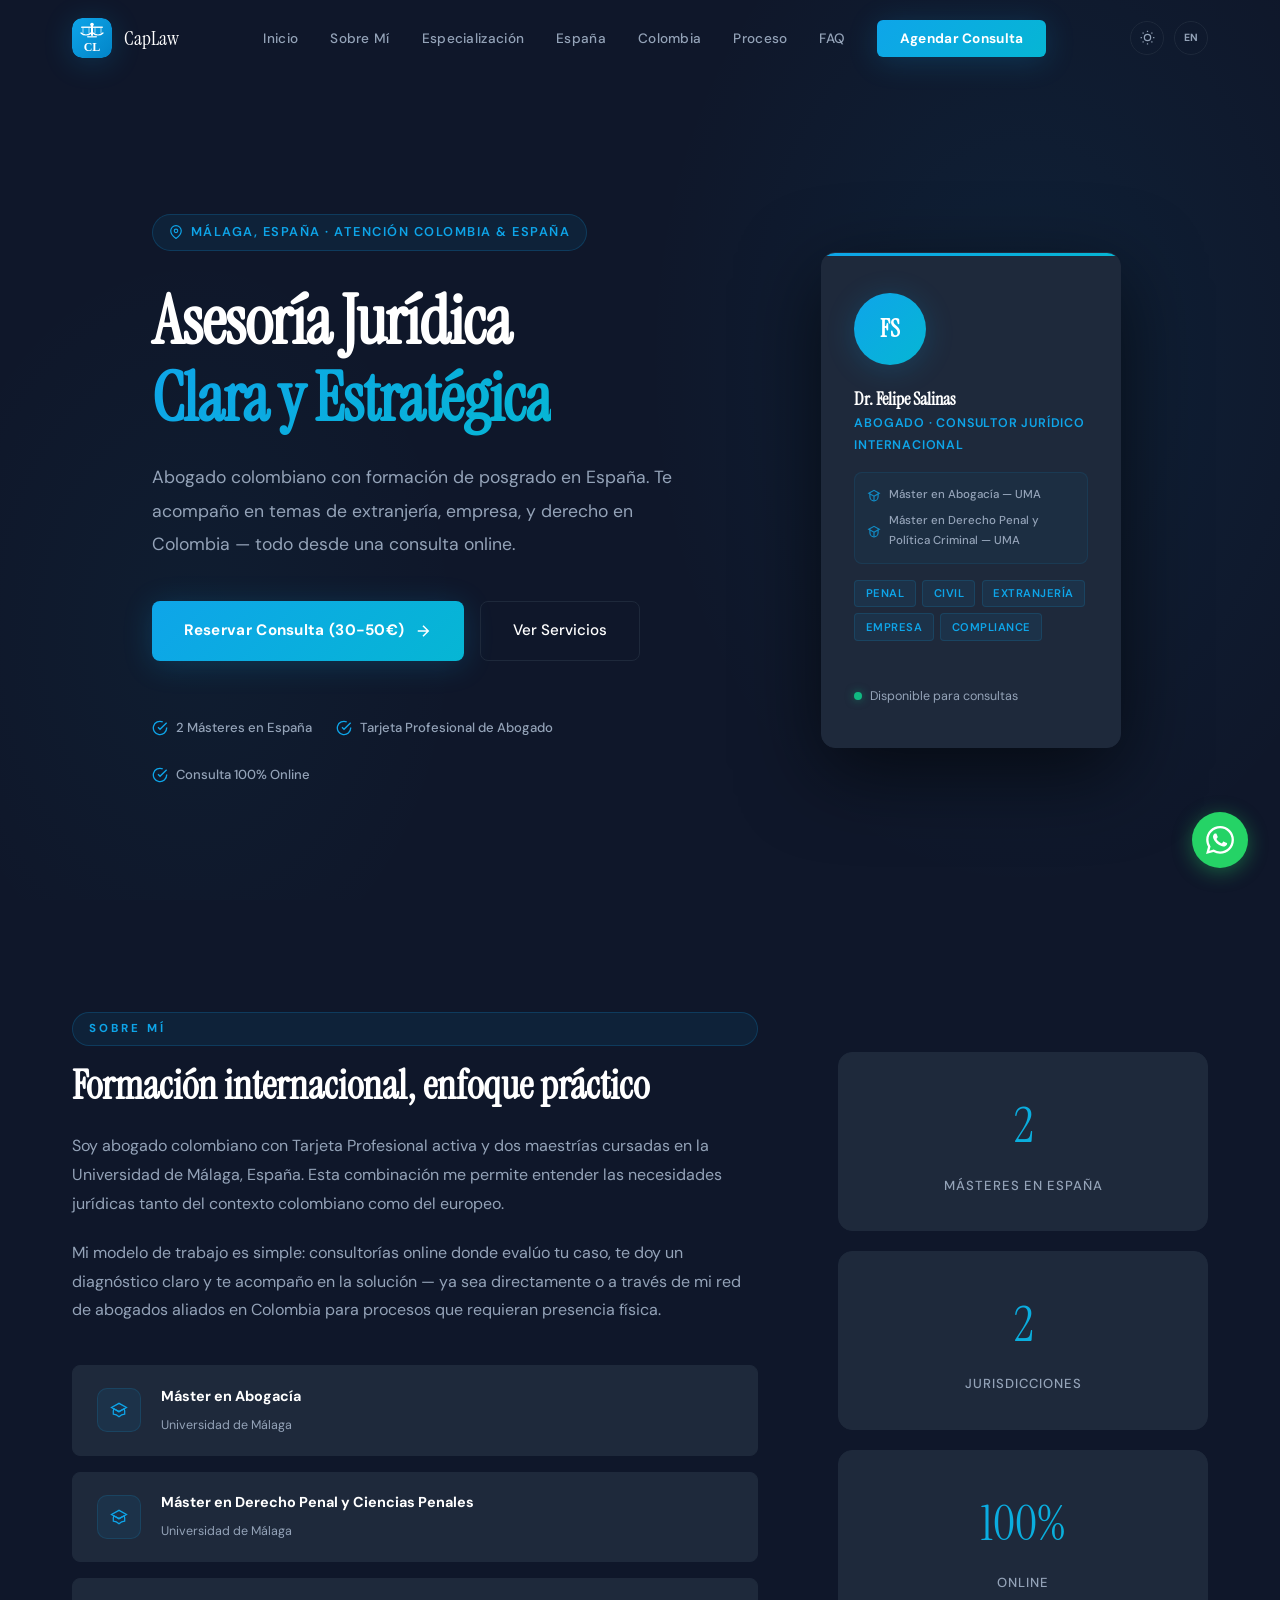
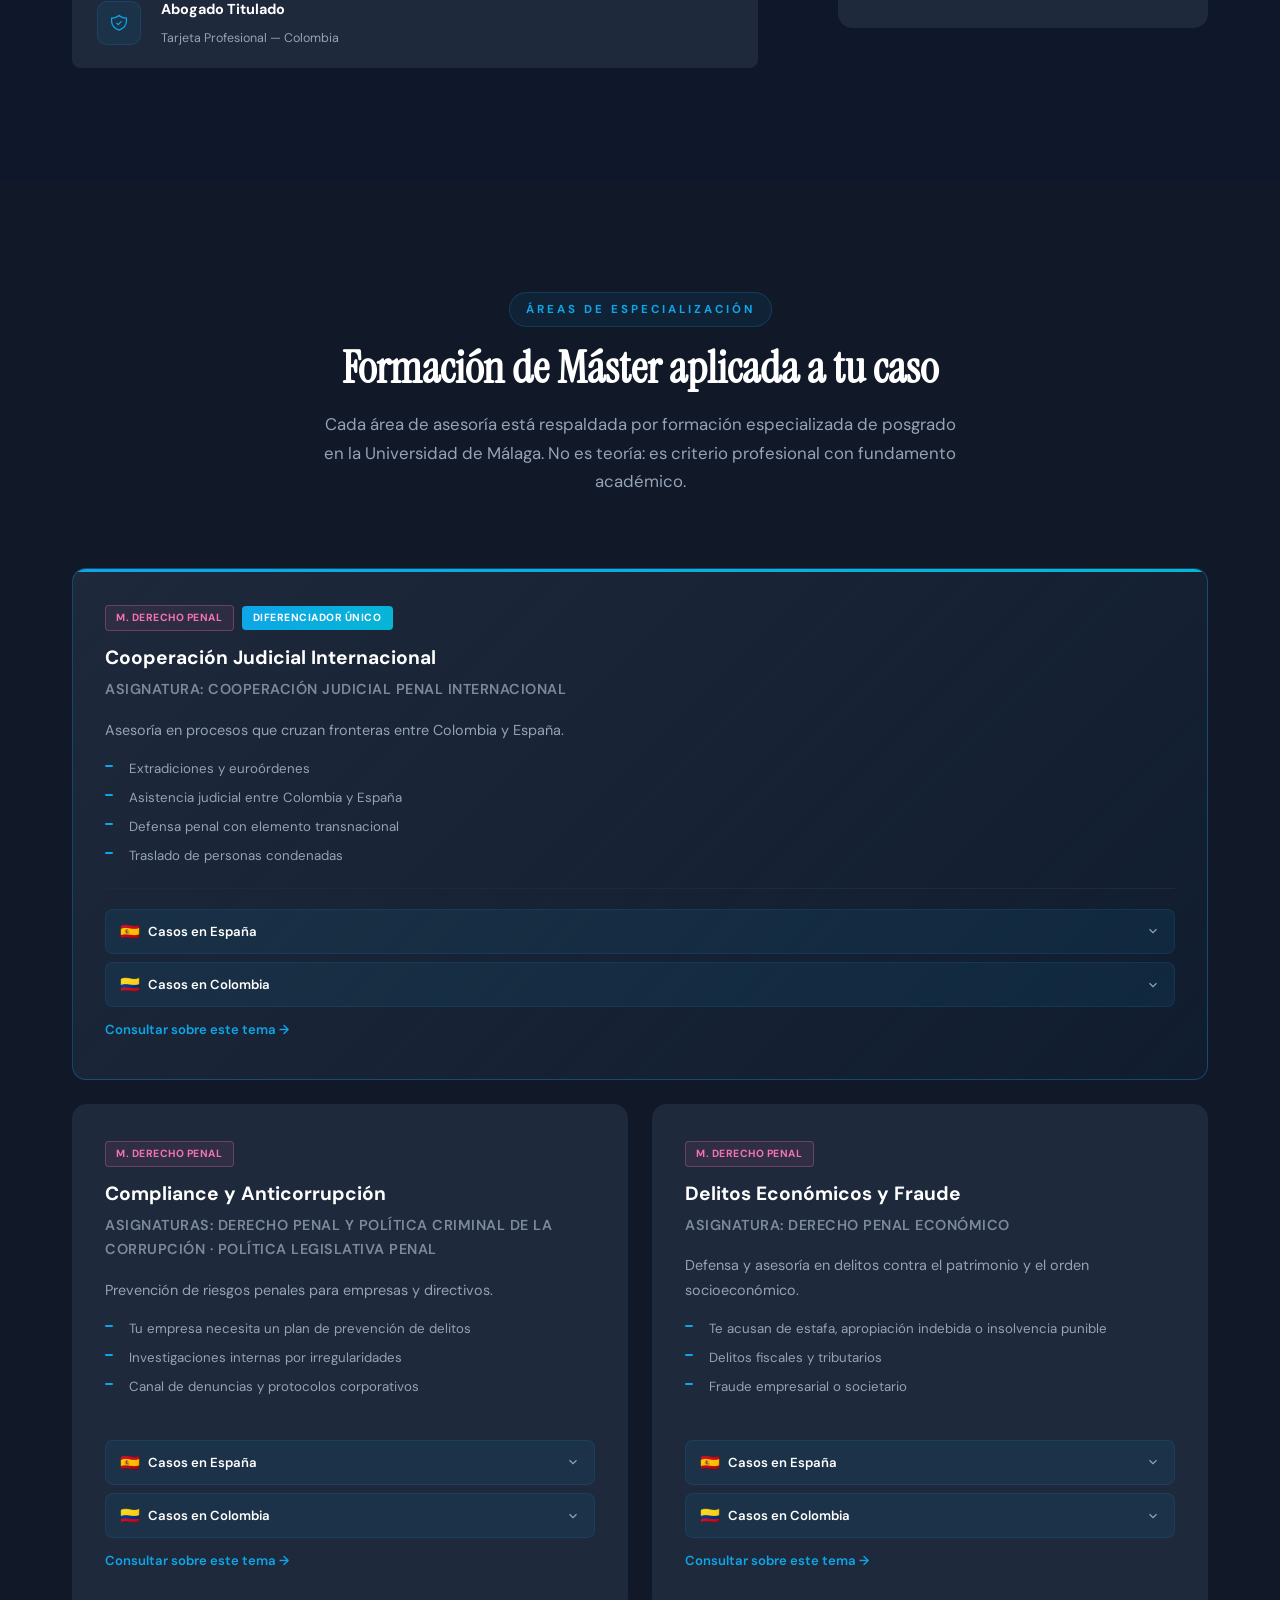
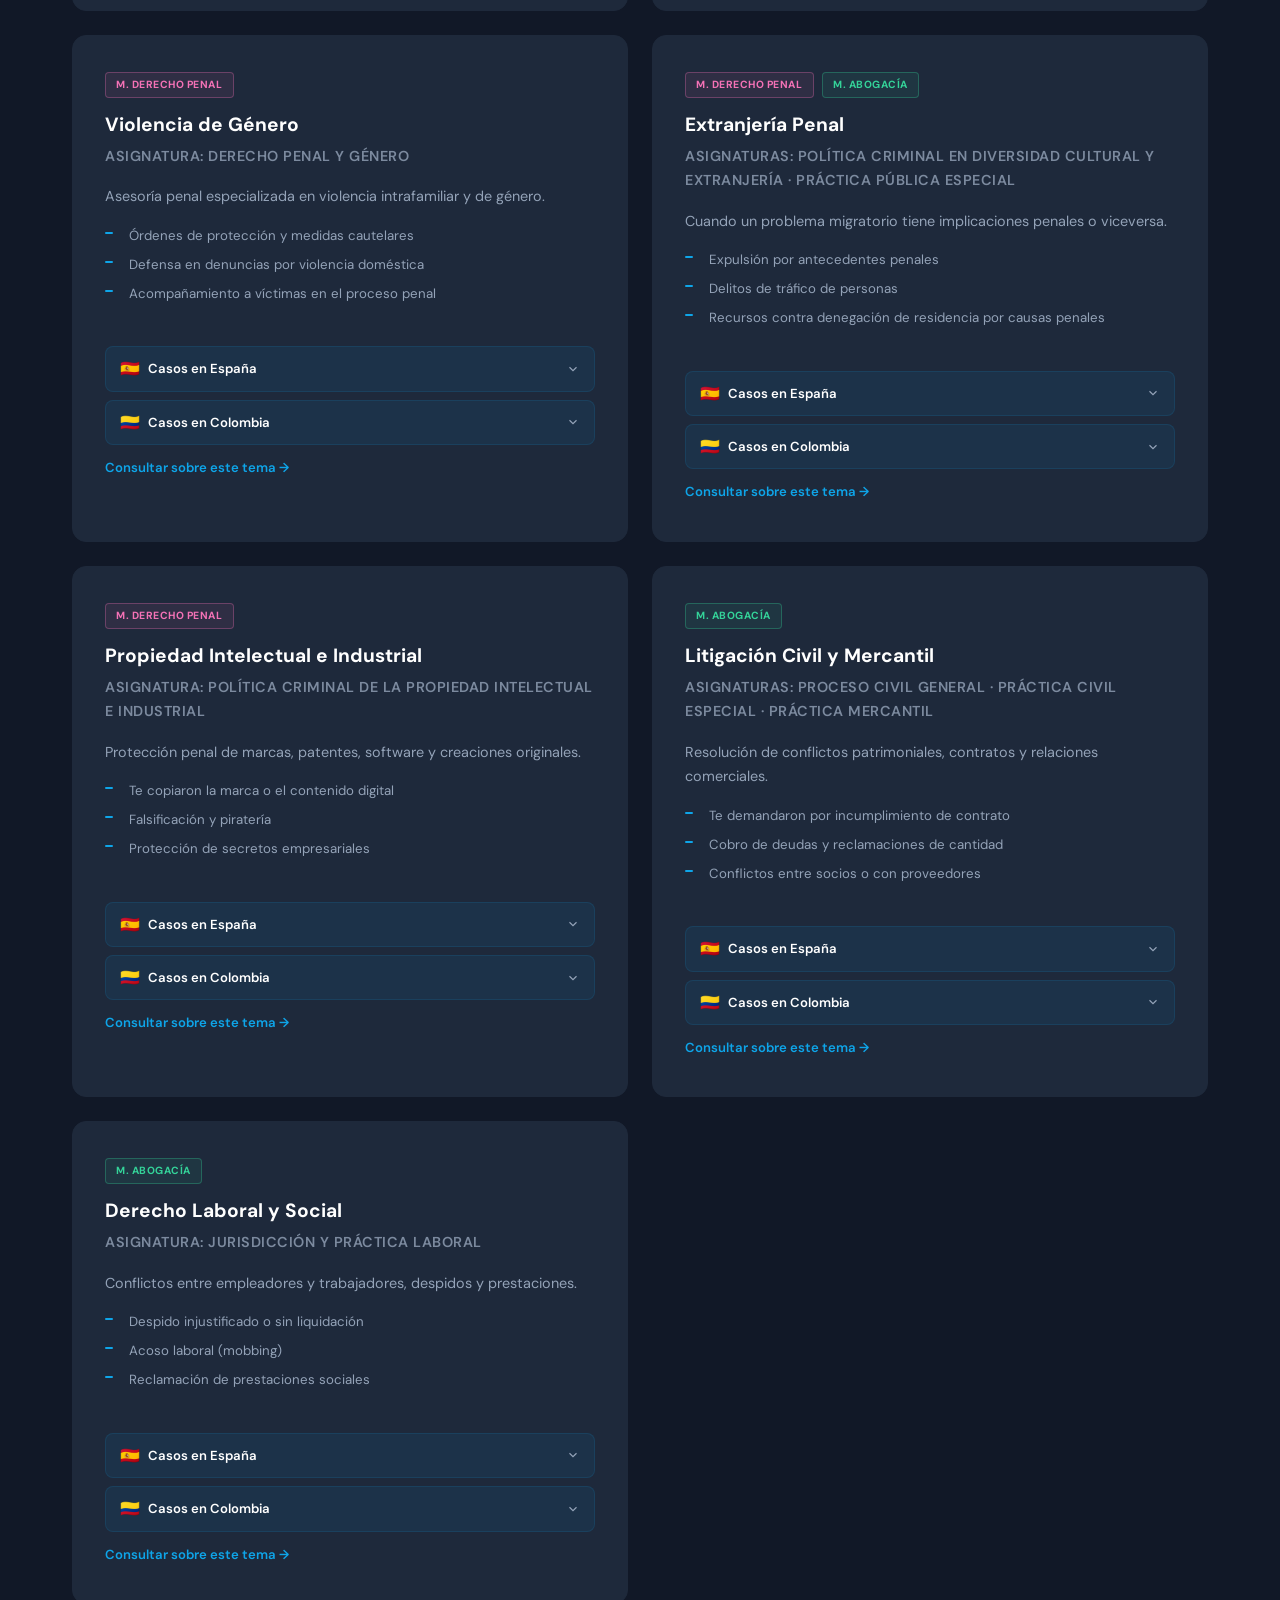
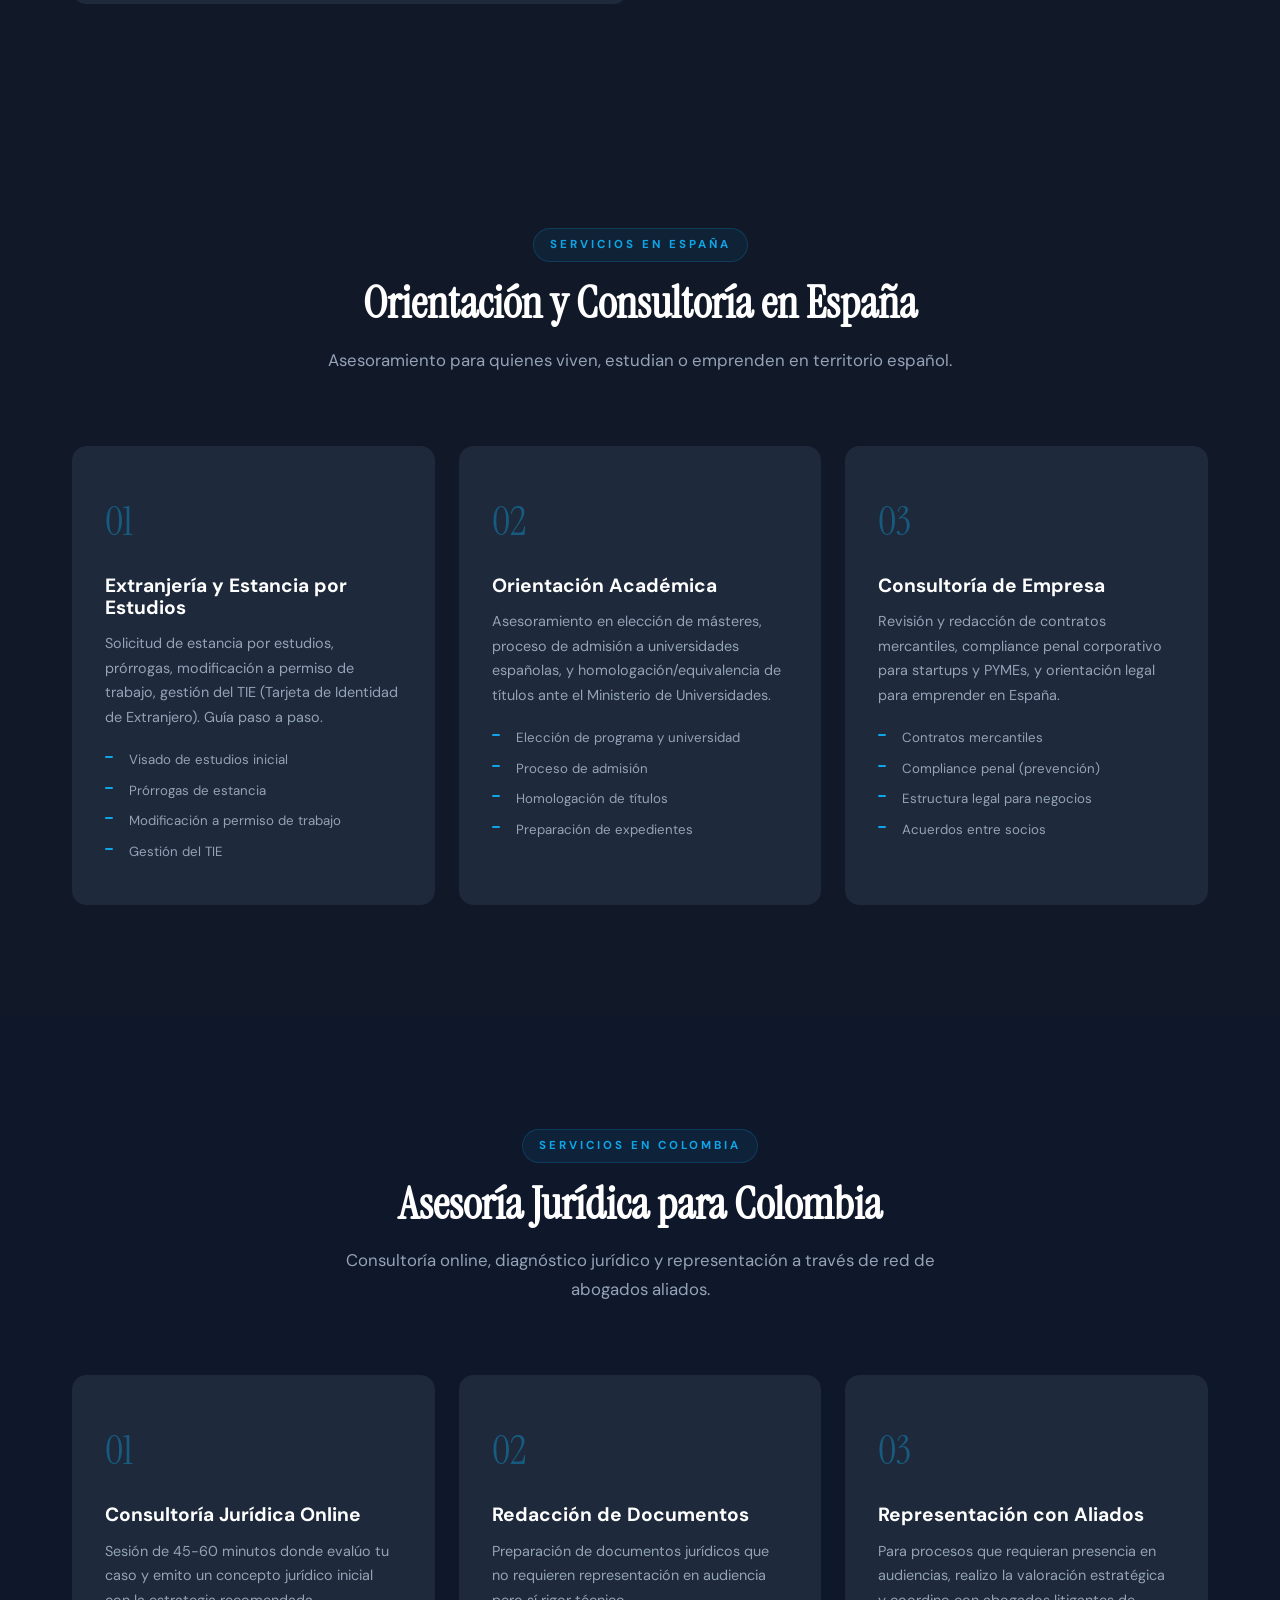
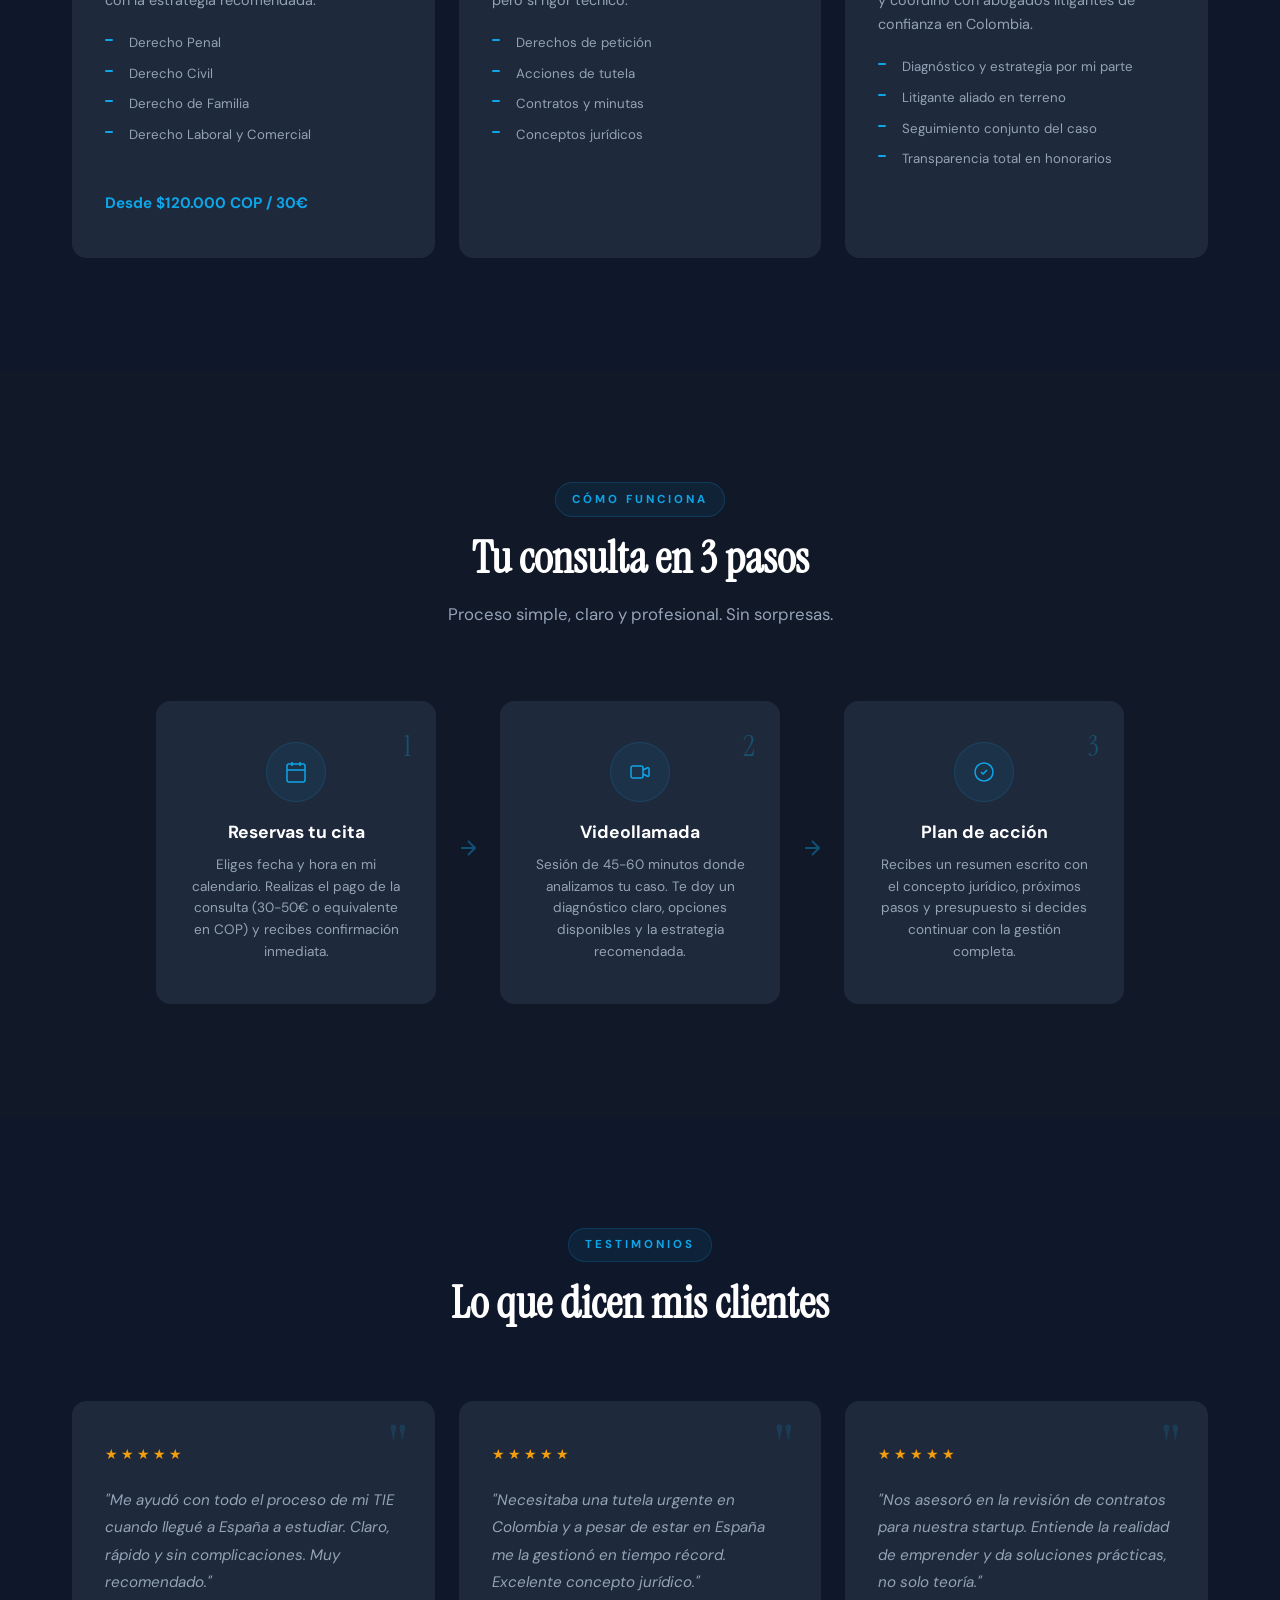
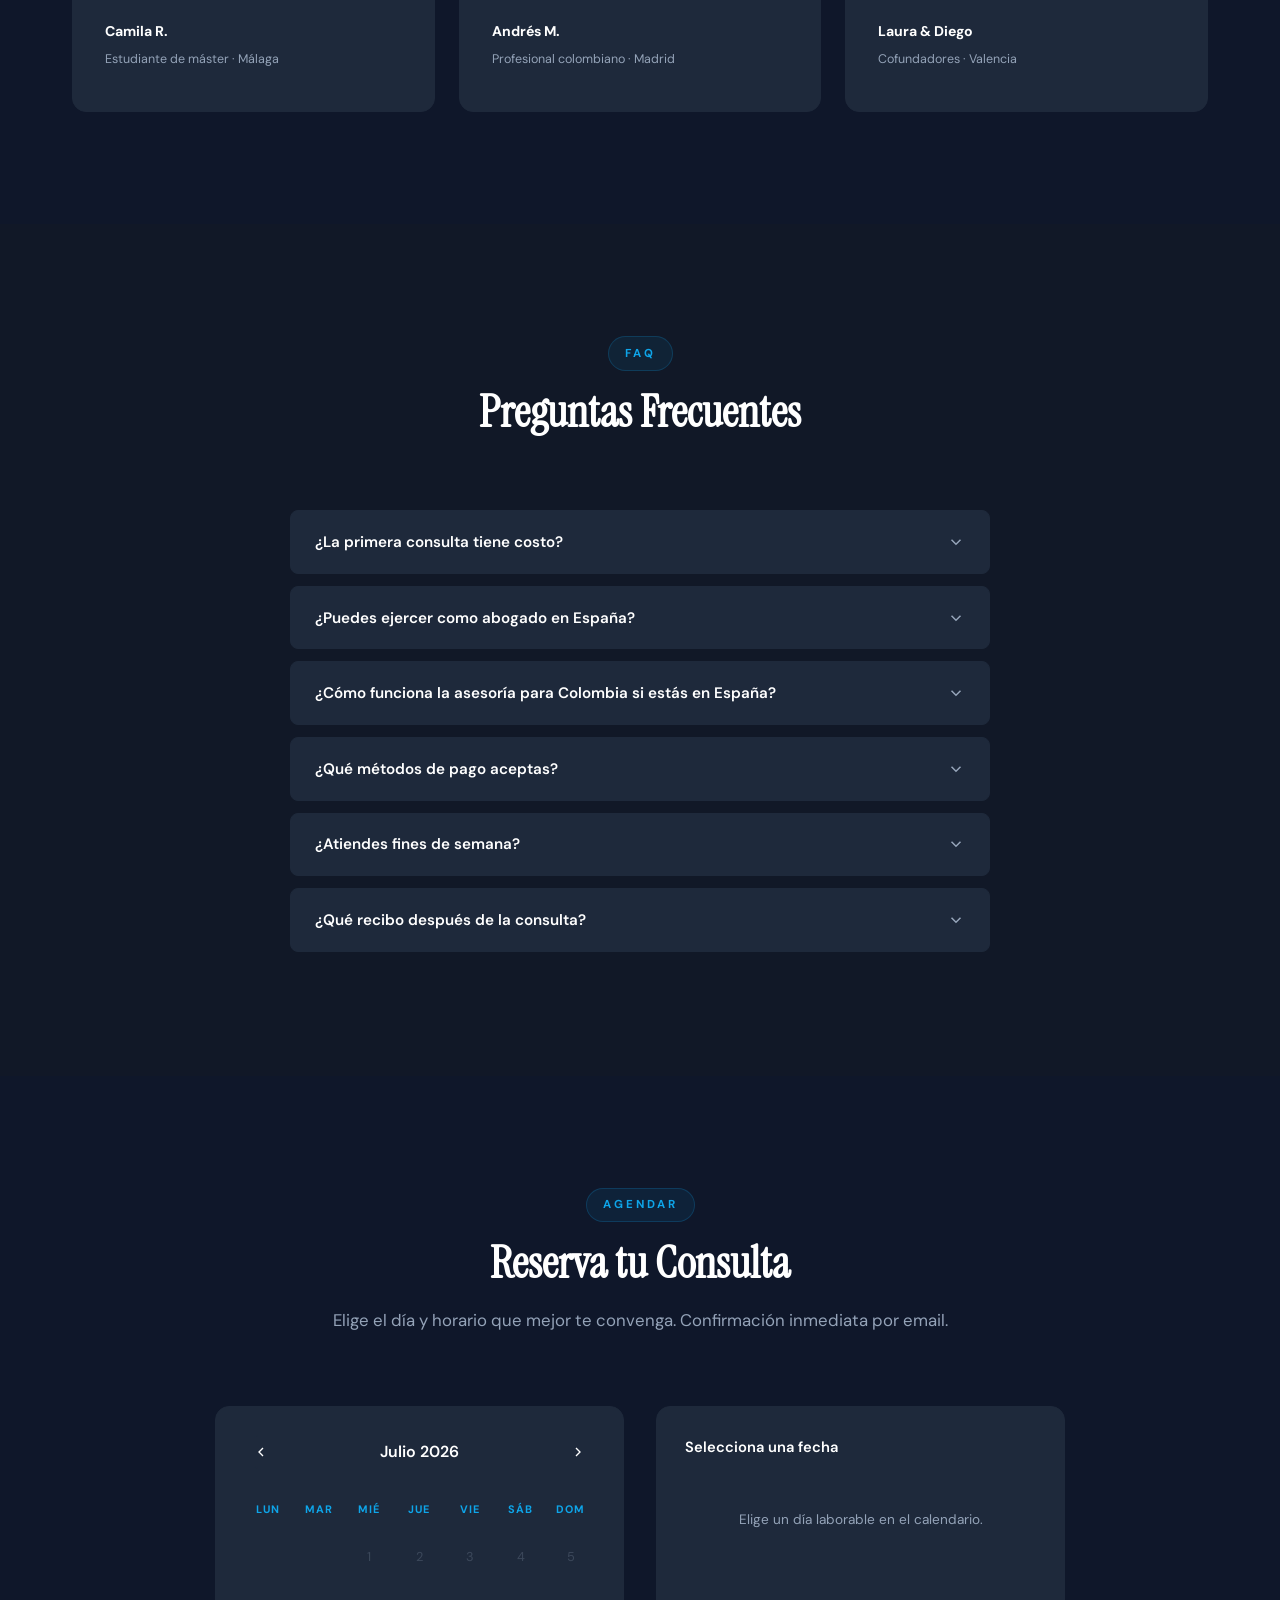
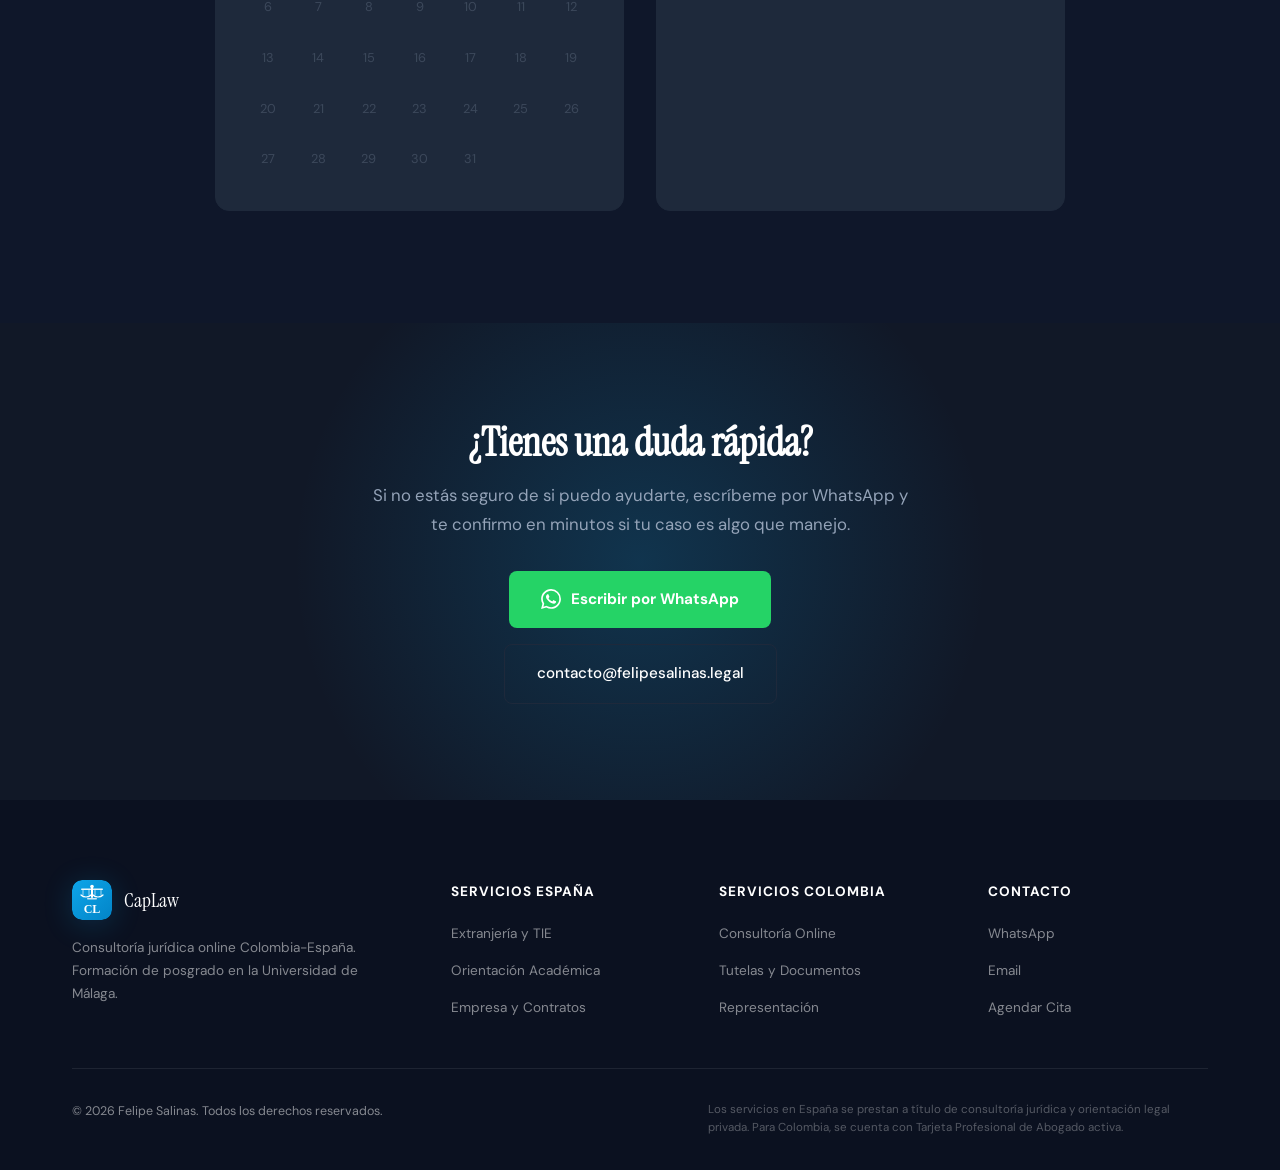
==== commit 82b8dd28: "feat: complete i18n ES/EN, PWA installable, logo update, hero card redesign" ====
--- a/index.html
+++ b/index.html
@@ -104,18 +104,18 @@
   <nav class="navbar" id="navbar">
     <div class="nav-container">
       <a href="#" class="nav-logo">
-        <span class="logo-mark">FS</span>
-        <span class="logo-text">Felipe Salinas</span>
+        <img src="img/logo-navbar.svg" alt="CapLaw" class="logo-img" width="40" height="40">
+        <span class="logo-text">CapLaw</span>
       </a>
       <ul class="nav-links" id="navLinks">
-        <li><a href="#inicio">Inicio</a></li>
-        <li><a href="#sobre-mi">Sobre Mí</a></li>
-        <li><a href="#especializaciones">Especialización</a></li>
-        <li><a href="#servicios-espana">España</a></li>
-        <li><a href="#servicios-colombia">Colombia</a></li>
-        <li><a href="#como-funciona">Proceso</a></li>
-        <li><a href="#faq">FAQ</a></li>
-        <li><a href="#agendar" class="nav-cta">Agendar Consulta</a></li>
+        <li><a href="#inicio" data-i18n="nav.inicio">Inicio</a></li>
+        <li><a href="#sobre-mi" data-i18n="nav.sobremi">Sobre Mí</a></li>
+        <li><a href="#especializaciones" data-i18n="nav.especializacion">Especialización</a></li>
+        <li><a href="#servicios-espana" data-i18n="nav.espana">España</a></li>
+        <li><a href="#servicios-colombia" data-i18n="nav.colombia">Colombia</a></li>
+        <li><a href="#como-funciona" data-i18n="nav.proceso">Proceso</a></li>
+        <li><a href="#faq" data-i18n="nav.faq">FAQ</a></li>
+        <li><a href="#agendar" class="nav-cta" data-i18n="nav.cta">Agendar Consulta</a></li>
       </ul>
       <div class="nav-actions">
         <button class="theme-toggle" id="themeToggle" aria-label="Cambiar tema">
@@ -154,15 +154,15 @@
         <div class="hero-trust">
           <div class="trust-item">
             <svg width="16" height="16" viewBox="0 0 24 24" fill="none" stroke="currentColor" stroke-width="2"><path d="M22 11.08V12a10 10 0 1 1-5.93-9.14"/><polyline points="22 4 12 14.01 9 11.01"/></svg>
-            <span>2 Másteres en España</span>
+            <span data-i18n="hero.trust1">2 Másteres en España</span>
           </div>
           <div class="trust-item">
             <svg width="16" height="16" viewBox="0 0 24 24" fill="none" stroke="currentColor" stroke-width="2"><path d="M22 11.08V12a10 10 0 1 1-5.93-9.14"/><polyline points="22 4 12 14.01 9 11.01"/></svg>
-            <span>Tarjeta Profesional de Abogado</span>
+            <span data-i18n="hero.trust2">Tarjeta Profesional de Abogado</span>
           </div>
           <div class="trust-item">
             <svg width="16" height="16" viewBox="0 0 24 24" fill="none" stroke="currentColor" stroke-width="2"><path d="M22 11.08V12a10 10 0 1 1-5.93-9.14"/><polyline points="22 4 12 14.01 9 11.01"/></svg>
-            <span>Consulta 100% Online</span>
+            <span data-i18n="hero.trust3">Consulta 100% Online</span>
           </div>
         </div>
       </div>
@@ -170,19 +170,29 @@
         <div class="hero-card">
           <div class="hero-card-avatar">FS</div>
           <div class="hero-card-info">
-            <h3>Felipe Salinas</h3>
-            <p>Abogado Máster · Consultor Jurídico Internacional</p>
+            <h3 data-i18n="hero.card.name">Dr. Felipe Salinas</h3>
+            <p class="hero-card-role" data-i18n="hero.card.role">Abogado · Consultor Jurídico Internacional</p>
+            <div class="hero-card-degrees">
+              <div class="degree-item">
+                <svg width="14" height="14" viewBox="0 0 24 24" fill="none" stroke="currentColor" stroke-width="2"><path d="M12 14l9-5-9-5-9 5 9 5z"/><path d="M12 14v7"/><path d="M5 9.5v5.5a7 7 0 0014 0V9.5"/></svg>
+                <span data-i18n="hero.card.degree1">Máster en Abogacía — UMA</span>
+              </div>
+              <div class="degree-item">
+                <svg width="14" height="14" viewBox="0 0 24 24" fill="none" stroke="currentColor" stroke-width="2"><path d="M12 14l9-5-9-5-9 5 9 5z"/><path d="M12 14v7"/><path d="M5 9.5v5.5a7 7 0 0014 0V9.5"/></svg>
+                <span data-i18n="hero.card.degree2">Máster en Derecho Penal y Política Criminal — UMA</span>
+              </div>
+            </div>
             <div class="hero-card-tags">
-              <span>Penal</span>
-              <span>Civil</span>
-              <span>Extranjería</span>
-              <span>Empresa</span>
-              <span>Compliance</span>
+              <span data-i18n="hero.card.tag1">Penal</span>
+              <span data-i18n="hero.card.tag2">Civil</span>
+              <span data-i18n="hero.card.tag3">Extranjería</span>
+              <span data-i18n="hero.card.tag4">Empresa</span>
+              <span data-i18n="hero.card.tag5">Compliance</span>
             </div>
           </div>
           <div class="hero-card-status">
             <span class="status-dot"></span>
-            Disponible para consultas
+            <span data-i18n="hero.card.status">Disponible para consultas</span>
           </div>
         </div>
       </div>
@@ -195,7 +205,7 @@
       <div class="about-grid">
         <div class="about-content">
           <span class="section-label" data-i18n="about.label">Sobre Mí</span>
-          <h2 data-i18n="about.title">Formación internacional,<br>enfoque práctico</h2>
+          <h2 data-i18n="about.title">Formación internacional, enfoque práctico</h2>
           <p data-i18n="about.desc1">Soy abogado colombiano con Tarjeta Profesional activa y dos maestrías cursadas en la Universidad de Málaga, España. Esta combinación me permite entender las necesidades jurídicas tanto del contexto colombiano como del europeo.</p>
           <p data-i18n="about.desc2">Mi modelo de trabajo es simple: consultorías online donde evalúo tu caso, te doy un diagnóstico claro y te acompaño en la solución — ya sea directamente o a través de mi red de abogados aliados en Colombia para procesos que requieran presencia física.</p>
           <div class="about-credentials">
@@ -204,8 +214,8 @@
                 <svg viewBox="0 0 24 24" fill="none" stroke="currentColor" stroke-width="1.5"><path d="M12 14l9-5-9-5-9 5 9 5z"/><path d="M12 14l6.16-3.422a12.083 12.083 0 01.665 6.479A11.952 11.952 0 0012 20.055a11.952 11.952 0 00-6.824-2.998 12.078 12.078 0 01.665-6.479L12 14z"/></svg>
               </div>
               <div>
-                <strong>Máster en Abogacía</strong>
-                <span>Universidad de Málaga</span>
+                <strong data-i18n="about.cred1.title">Máster en Abogacía</strong>
+                <span data-i18n="about.cred1.subtitle">Universidad de Málaga</span>
               </div>
             </div>
             <div class="credential">
@@ -213,8 +223,8 @@
                 <svg viewBox="0 0 24 24" fill="none" stroke="currentColor" stroke-width="1.5"><path d="M12 14l9-5-9-5-9 5 9 5z"/><path d="M12 14l6.16-3.422a12.083 12.083 0 01.665 6.479A11.952 11.952 0 0012 20.055a11.952 11.952 0 00-6.824-2.998 12.078 12.078 0 01.665-6.479L12 14z"/></svg>
               </div>
               <div>
-                <strong>Máster en Derecho Penal y Ciencias Penales</strong>
-                <span>Universidad de Málaga</span>
+                <strong data-i18n="about.cred2.title">Máster en Derecho Penal y Ciencias Penales</strong>
+                <span data-i18n="about.cred2.subtitle">Universidad de Málaga</span>
               </div>
             </div>
             <div class="credential">
@@ -222,8 +232,8 @@
                 <svg viewBox="0 0 24 24" fill="none" stroke="currentColor" stroke-width="1.5"><path d="M9 12l2 2 4-4m5.618-4.016A11.955 11.955 0 0112 2.944a11.955 11.955 0 01-8.618 3.04A12.02 12.02 0 003 9c0 5.591 3.824 10.29 9 11.622 5.176-1.332 9-6.03 9-11.622 0-1.042-.133-2.052-.382-3.016z"/></svg>
               </div>
               <div>
-                <strong>Abogado Titulado</strong>
-                <span>Tarjeta Profesional — Colombia</span>
+                <strong data-i18n="about.cred3.title">Abogado Titulado</strong>
+                <span data-i18n="about.cred3.subtitle">Tarjeta Profesional — Colombia</span>
               </div>
             </div>
           </div>
@@ -231,16 +241,16 @@
         <div class="about-visual">
           <div class="about-stats">
             <div class="about-stat">
-              <span class="about-stat-number">2</span>
-              <span class="about-stat-label">Másteres en España</span>
+              <span class="about-stat-number" data-i18n="about.stat1.number">2</span>
+              <span class="about-stat-label" data-i18n="about.stat1.label">Másteres en España</span>
             </div>
             <div class="about-stat">
-              <span class="about-stat-number">2</span>
-              <span class="about-stat-label">Jurisdicciones</span>
+              <span class="about-stat-number" data-i18n="about.stat2.number">2</span>
+              <span class="about-stat-label" data-i18n="about.stat2.label">Jurisdicciones</span>
             </div>
             <div class="about-stat">
-              <span class="about-stat-number">100%</span>
-              <span class="about-stat-label">Online</span>
+              <span class="about-stat-number" data-i18n="about.stat3.number">100%</span>
+              <span class="about-stat-label" data-i18n="about.stat3.label">Online</span>
             </div>
           </div>
         </div>
@@ -252,366 +262,366 @@
   <section class="section section-alt" id="especializaciones">
     <div class="container">
       <div class="section-header">
-        <span class="section-label">Áreas de Especialización</span>
-        <h2>Formación de Máster aplicada a tu caso</h2>
-        <p>Cada área de asesoría está respaldada por formación especializada de posgrado en la Universidad de Málaga. No es teoría: es criterio profesional con fundamento académico.</p>
+        <span class="section-label" data-i18n="esp.label">Áreas de Especialización</span>
+        <h2 data-i18n="esp.title">Formación de Máster aplicada a tu caso</h2>
+        <p data-i18n="esp.desc">Cada área de asesoría está respaldada por formación especializada de posgrado en la Universidad de Málaga. No es teoría: es criterio profesional con fundamento académico.</p>
       </div>
       <div class="especialidades-grid">
 
         <!-- Card destacada: Cooperación Internacional -->
         <div class="especialidad-card especialidad-featured">
           <div class="especialidad-badge-row">
-            <span class="especialidad-badge badge-penal">M. Derecho Penal</span>
-            <span class="especialidad-featured-tag">Diferenciador único</span>
-          </div>
-          <h3>Cooperación Judicial Internacional</h3>
-          <p class="especialidad-materia">Asignatura: Cooperación judicial penal internacional</p>
-          <p>Asesoría en procesos que cruzan fronteras entre Colombia y España.</p>
+            <span class="especialidad-badge badge-penal" data-i18n="esp.card1.badge">M. Derecho Penal</span>
+            <span class="especialidad-featured-tag" data-i18n="esp.card1.featured">Diferenciador único</span>
+          </div>
+          <h3 data-i18n="esp.card1.title">Cooperación Judicial Internacional</h3>
+          <p class="especialidad-materia" data-i18n="esp.card1.materia">Asignatura: Cooperación judicial penal internacional</p>
+          <p data-i18n="esp.card1.desc">Asesoría en procesos que cruzan fronteras entre Colombia y España.</p>
           <ul class="especialidad-casos">
-            <li>Extradiciones y euroórdenes</li>
-            <li>Asistencia judicial entre Colombia y España</li>
-            <li>Defensa penal con elemento transnacional</li>
-            <li>Traslado de personas condenadas</li>
+            <li data-i18n="esp.card1.li1">Extradiciones y euroórdenes</li>
+            <li data-i18n="esp.card1.li2">Asistencia judicial entre Colombia y España</li>
+            <li data-i18n="esp.card1.li3">Defensa penal con elemento transnacional</li>
+            <li data-i18n="esp.card1.li4">Traslado de personas condenadas</li>
           </ul>
           <!-- Casos Reales por Jurisdicción -->
           <div class="casos-reales">
             <div class="casos-jurisdiccion">
-              <button class="caso-toggle" aria-expanded="false"><span class="caso-flag">🇪🇸</span> Casos en España <svg class="caso-chevron" viewBox="0 0 24 24" fill="none" stroke="currentColor" stroke-width="2"><path d="M6 9l6 6 6-6"/></svg></button>
-              <div class="caso-content">
-                <div class="caso-item">
-                  <h4>Euroorden contra colombiano residente en Málaga</h4>
-                  <p>Un colombiano con residencia legal en España recibió una orden europea de detención emitida por Italia por presunto fraude. Se evaluó la proporcionalidad bajo el marco de la Decisión Marco 2002/584/JAI y se interpuso recurso ante la Audiencia Nacional argumentando arraigo y doble incriminación.</p>
-                </div>
-                <div class="caso-item">
-                  <h4>Solicitud de traslado de persona condenada España → Colombia</h4>
-                  <p>Ciudadano colombiano condenado en España por delito de tráfico de drogas (art. 368 CP español) solicitó cumplir condena en Colombia al amparo del Convenio de Estrasburgo sobre traslado de personas condenadas. Se gestionó el expediente ante el Ministerio de Justicia español.</p>
-                </div>
-              </div>
-            </div>
-            <div class="casos-jurisdiccion">
-              <button class="caso-toggle" aria-expanded="false"><span class="caso-flag">🇨🇴</span> Casos en Colombia <svg class="caso-chevron" viewBox="0 0 24 24" fill="none" stroke="currentColor" stroke-width="2"><path d="M6 9l6 6 6-6"/></svg></button>
-              <div class="caso-content">
-                <div class="caso-item">
-                  <h4>Extradición solicitada por EE.UU. con defensa desde España</h4>
-                  <p>Familiar de un colombiano solicitado en extradición por la Corte del Distrito Sur de Florida contactó desde Málaga. Se coordinó con abogado penalista en Bogotá para interponer recursos ante la Sala Penal de la Corte Suprema de Justicia (Ley 906/2004, art. 490 y ss.), mientras se preparaba documentación de arraigo desde España.</p>
-                </div>
-                <div class="caso-item">
-                  <h4>Asistencia judicial internacional para prueba documental</h4>
-                  <p>Empresa colombiana necesitaba documentos certificados en España para proceso penal en Bogotá. Se tramitó carta rogatoria vía autoridad central bajo el Tratado Bilateral de Asistencia Judicial entre Colombia y España, garantizando la cadena de custodia probatoria (arts. 254-266 CPP colombiano).</p>
-                </div>
-              </div>
-            </div>
-          </div>
-          <a href="#agendar" class="especialidad-cta" data-topic="penal">Consultar sobre este tema →</a>
+              <button class="caso-toggle" aria-expanded="false"><span class="caso-flag">🇪🇸</span> <span data-i18n="esp.card1.casos.es">Casos en España</span> <svg class="caso-chevron" viewBox="0 0 24 24" fill="none" stroke="currentColor" stroke-width="2"><path d="M6 9l6 6 6-6"/></svg></button>
+              <div class="caso-content">
+                <div class="caso-item">
+                  <h4 data-i18n="esp.card1.caso.es.1.title">Euroorden contra colombiano residente en Málaga</h4>
+                  <p data-i18n="esp.card1.caso.es.1.desc">Un colombiano con residencia legal en España recibió una orden europea de detención emitida por Italia por presunto fraude. Se evaluó la proporcionalidad bajo el marco de la Decisión Marco 2002/584/JAI y se interpuso recurso ante la Audiencia Nacional argumentando arraigo y doble incriminación.</p>
+                </div>
+                <div class="caso-item">
+                  <h4 data-i18n="esp.card1.caso.es.2.title">Solicitud de traslado de persona condenada España → Colombia</h4>
+                  <p data-i18n="esp.card1.caso.es.2.desc">Ciudadano colombiano condenado en España por delito de tráfico de drogas (art. 368 CP español) solicitó cumplir condena en Colombia al amparo del Convenio de Estrasburgo sobre traslado de personas condenadas. Se gestionó el expediente ante el Ministerio de Justicia español.</p>
+                </div>
+              </div>
+            </div>
+            <div class="casos-jurisdiccion">
+              <button class="caso-toggle" aria-expanded="false"><span class="caso-flag">🇨🇴</span> <span data-i18n="esp.card1.casos.co">Casos en Colombia</span> <svg class="caso-chevron" viewBox="0 0 24 24" fill="none" stroke="currentColor" stroke-width="2"><path d="M6 9l6 6 6-6"/></svg></button>
+              <div class="caso-content">
+                <div class="caso-item">
+                  <h4 data-i18n="esp.card1.caso.co.1.title">Extradición solicitada por EE.UU. con defensa desde España</h4>
+                  <p data-i18n="esp.card1.caso.co.1.desc">Familiar de un colombiano solicitado en extradición por la Corte del Distrito Sur de Florida contactó desde Málaga. Se coordinó con abogado penalista en Bogotá para interponer recursos ante la Sala Penal de la Corte Suprema de Justicia (Ley 906/2004, art. 490 y ss.), mientras se preparaba documentación de arraigo desde España.</p>
+                </div>
+                <div class="caso-item">
+                  <h4 data-i18n="esp.card1.caso.co.2.title">Asistencia judicial internacional para prueba documental</h4>
+                  <p data-i18n="esp.card1.caso.co.2.desc">Empresa colombiana necesitaba documentos certificados en España para proceso penal en Bogotá. Se tramitó carta rogatoria vía autoridad central bajo el Tratado Bilateral de Asistencia Judicial entre Colombia y España, garantizando la cadena de custodia probatoria (arts. 254-266 CPP colombiano).</p>
+                </div>
+              </div>
+            </div>
+          </div>
+          <a href="#agendar" class="especialidad-cta" data-topic="penal" data-i18n="esp.card1.cta">Consultar sobre este tema →</a>
         </div>
 
         <!-- Compliance y Anticorrupción -->
         <div class="especialidad-card">
           <div class="especialidad-badge-row">
-            <span class="especialidad-badge badge-penal">M. Derecho Penal</span>
-          </div>
-          <h3>Compliance y Anticorrupción</h3>
-          <p class="especialidad-materia">Asignaturas: Derecho penal y política criminal de la corrupción · Política legislativa penal</p>
-          <p>Prevención de riesgos penales para empresas y directivos.</p>
+            <span class="especialidad-badge badge-penal" data-i18n="esp.card2.badge">M. Derecho Penal</span>
+          </div>
+          <h3 data-i18n="esp.card2.title">Compliance y Anticorrupción</h3>
+          <p class="especialidad-materia" data-i18n="esp.card2.materia">Asignaturas: Derecho penal y política criminal de la corrupción · Política legislativa penal</p>
+          <p data-i18n="esp.card2.desc">Prevención de riesgos penales para empresas y directivos.</p>
           <ul class="especialidad-casos">
-            <li>Tu empresa necesita un plan de prevención de delitos</li>
-            <li>Investigaciones internas por irregularidades</li>
-            <li>Canal de denuncias y protocolos corporativos</li>
+            <li data-i18n="esp.card2.li1">Tu empresa necesita un plan de prevención de delitos</li>
+            <li data-i18n="esp.card2.li2">Investigaciones internas por irregularidades</li>
+            <li data-i18n="esp.card2.li3">Canal de denuncias y protocolos corporativos</li>
           </ul>
           <div class="casos-reales">
             <div class="casos-jurisdiccion">
-              <button class="caso-toggle" aria-expanded="false"><span class="caso-flag">🇪🇸</span> Casos en España <svg class="caso-chevron" viewBox="0 0 24 24" fill="none" stroke="currentColor" stroke-width="2"><path d="M6 9l6 6 6-6"/></svg></button>
-              <div class="caso-content">
-                <div class="caso-item">
-                  <h4>Startup tech sin programa de compliance penal</h4>
-                  <p>PYME tecnológica en Valencia con 25 empleados descubrió que un directivo hacía pagos a funcionarios para agilizar licencias. Se diseñó un programa de compliance penal conforme al art. 31 bis del Código Penal español para eximir responsabilidad penal de la persona jurídica, incluyendo canal de denuncias (Ley 2/2023).</p>
-                </div>
-                <div class="caso-item">
-                  <h4>Investigación interna por fraude contable en SL</h4>
-                  <p>Sociedad limitada en Málaga detectó irregularidades en facturación. Se realizó investigación interna preservando derechos fundamentales de los empleados investigados (art. 18 CE), se documentó la cadena probatoria y se presentó denuncia ante Fiscalía Anticorrupción.</p>
-                </div>
-              </div>
-            </div>
-            <div class="casos-jurisdiccion">
-              <button class="caso-toggle" aria-expanded="false"><span class="caso-flag">🇨🇴</span> Casos en Colombia <svg class="caso-chevron" viewBox="0 0 24 24" fill="none" stroke="currentColor" stroke-width="2"><path d="M6 9l6 6 6-6"/></svg></button>
-              <div class="caso-content">
-                <div class="caso-item">
-                  <h4>Empresa con contratos estatales sin programa anticorrupción</h4>
-                  <p>Constructora con contratos de obra pública necesitaba implementar programa de ética empresarial exigido por la Ley 1778/2016 (soborno transnacional). Se diseñó programa de cumplimiento con políticas de regalos, debida diligencia de terceros y reportes a la Superintendencia de Sociedades.</p>
-                </div>
-                <div class="caso-item">
-                  <h4>Director financiero acusado de peculado por apropiación</h4>
-                  <p>Directivo de empresa mixta acusado de peculado (art. 397 Código Penal colombiano). Se elaboró estrategia de defensa demostrando que la empresa carecía de controles internos y que no había dolo en la conducta, logrando preclusión en etapa de investigación ante Fiscalía General.</p>
-                </div>
-              </div>
-            </div>
-          </div>
-          <a href="#agendar" class="especialidad-cta" data-topic="empresa">Consultar sobre este tema →</a>
+              <button class="caso-toggle" aria-expanded="false"><span class="caso-flag">🇪🇸</span> <span data-i18n="esp.card2.casos.es">Casos en España</span> <svg class="caso-chevron" viewBox="0 0 24 24" fill="none" stroke="currentColor" stroke-width="2"><path d="M6 9l6 6 6-6"/></svg></button>
+              <div class="caso-content">
+                <div class="caso-item">
+                  <h4 data-i18n="esp.card2.caso.es.1.title">Startup tech sin programa de compliance penal</h4>
+                  <p data-i18n="esp.card2.caso.es.1.desc">PYME tecnológica en Valencia con 25 empleados descubrió que un directivo hacía pagos a funcionarios para agilizar licencias. Se diseñó un programa de compliance penal conforme al art. 31 bis del Código Penal español para eximir responsabilidad penal de la persona jurídica, incluyendo canal de denuncias (Ley 2/2023).</p>
+                </div>
+                <div class="caso-item">
+                  <h4 data-i18n="esp.card2.caso.es.2.title">Investigación interna por fraude contable en SL</h4>
+                  <p data-i18n="esp.card2.caso.es.2.desc">Sociedad limitada en Málaga detectó irregularidades en facturación. Se realizó investigación interna preservando derechos fundamentales de los empleados investigados (art. 18 CE), se documentó la cadena probatoria y se presentó denuncia ante Fiscalía Anticorrupción.</p>
+                </div>
+              </div>
+            </div>
+            <div class="casos-jurisdiccion">
+              <button class="caso-toggle" aria-expanded="false"><span class="caso-flag">🇨🇴</span> <span data-i18n="esp.card2.casos.co">Casos en Colombia</span> <svg class="caso-chevron" viewBox="0 0 24 24" fill="none" stroke="currentColor" stroke-width="2"><path d="M6 9l6 6 6-6"/></svg></button>
+              <div class="caso-content">
+                <div class="caso-item">
+                  <h4 data-i18n="esp.card2.caso.co.1.title">Empresa con contratos estatales sin programa anticorrupción</h4>
+                  <p data-i18n="esp.card2.caso.co.1.desc">Constructora con contratos de obra pública necesitaba implementar programa de ética empresarial exigido por la Ley 1778/2016 (soborno transnacional). Se diseñó programa de cumplimiento con políticas de regalos, debida diligencia de terceros y reportes a la Superintendencia de Sociedades.</p>
+                </div>
+                <div class="caso-item">
+                  <h4 data-i18n="esp.card2.caso.co.2.title">Director financiero acusado de peculado por apropiación</h4>
+                  <p data-i18n="esp.card2.caso.co.2.desc">Directivo de empresa mixta acusado de peculado (art. 397 Código Penal colombiano). Se elaboró estrategia de defensa demostrando que la empresa carecía de controles internos y que no había dolo en la conducta, logrando preclusión en etapa de investigación ante Fiscalía General.</p>
+                </div>
+              </div>
+            </div>
+          </div>
+          <a href="#agendar" class="especialidad-cta" data-topic="empresa" data-i18n="esp.card2.cta">Consultar sobre este tema →</a>
         </div>
 
         <!-- Derecho Penal Económico -->
         <div class="especialidad-card">
           <div class="especialidad-badge-row">
-            <span class="especialidad-badge badge-penal">M. Derecho Penal</span>
-          </div>
-          <h3>Delitos Económicos y Fraude</h3>
-          <p class="especialidad-materia">Asignatura: Derecho penal económico</p>
-          <p>Defensa y asesoría en delitos contra el patrimonio y el orden socioeconómico.</p>
+            <span class="especialidad-badge badge-penal" data-i18n="esp.card3.badge">M. Derecho Penal</span>
+          </div>
+          <h3 data-i18n="esp.card3.title">Delitos Económicos y Fraude</h3>
+          <p class="especialidad-materia" data-i18n="esp.card3.materia">Asignatura: Derecho penal económico</p>
+          <p data-i18n="esp.card3.desc">Defensa y asesoría en delitos contra el patrimonio y el orden socioeconómico.</p>
           <ul class="especialidad-casos">
-            <li>Te acusan de estafa, apropiación indebida o insolvencia punible</li>
-            <li>Delitos fiscales y tributarios</li>
-            <li>Fraude empresarial o societario</li>
+            <li data-i18n="esp.card3.li1">Te acusan de estafa, apropiación indebida o insolvencia punible</li>
+            <li data-i18n="esp.card3.li2">Delitos fiscales y tributarios</li>
+            <li data-i18n="esp.card3.li3">Fraude empresarial o societario</li>
           </ul>
           <div class="casos-reales">
             <div class="casos-jurisdiccion">
-              <button class="caso-toggle" aria-expanded="false"><span class="caso-flag">🇪🇸</span> Casos en España <svg class="caso-chevron" viewBox="0 0 24 24" fill="none" stroke="currentColor" stroke-width="2"><path d="M6 9l6 6 6-6"/></svg></button>
-              <div class="caso-content">
-                <div class="caso-item">
-                  <h4>Acusación de estafa por inversión fallida en criptoactivos</h4>
-                  <p>Emprendedor colombiano en Barcelona acusado de estafa (art. 248 CP español) por inversores que perdieron capital en plataforma cripto. Se argumentó ausencia de engaño bastante y se acreditó que la pérdida fue consecuencia del riesgo asumido, no de artificio fraudulento.</p>
-                </div>
-                <div class="caso-item">
-                  <h4>Delito fiscal por no declarar rentas obtenidas en Colombia</h4>
-                  <p>Residente fiscal en España omitió declarar ingresos por alquiler de inmuebles en Colombia (modelo 720). Se negoció regularización voluntaria con Agencia Tributaria antes de que se iniciara procedimiento penal por delito contra la Hacienda Pública (art. 305 CP), evitando sanción penal.</p>
-                </div>
-              </div>
-            </div>
-            <div class="casos-jurisdiccion">
-              <button class="caso-toggle" aria-expanded="false"><span class="caso-flag">🇨🇴</span> Casos en Colombia <svg class="caso-chevron" viewBox="0 0 24 24" fill="none" stroke="currentColor" stroke-width="2"><path d="M6 9l6 6 6-6"/></svg></button>
-              <div class="caso-content">
-                <div class="caso-item">
-                  <h4>Denuncia por estafa en compraventa de inmueble</h4>
-                  <p>Comprador pagó la totalidad de un apartamento sobre planos y la constructora nunca entregó. Se presentó denuncia por estafa agravada (art. 246 CP colombiano) ante la Fiscalía General y simultáneamente acción civil de resolución contractual con restitución de dineros.</p>
-                </div>
-                <div class="caso-item">
-                  <h4>Apropiación indebida de socio en SAS</h4>
-                  <p>Socio mayoritario de una SAS en Medellín desvió fondos corporativos a cuentas personales. Se interpuso denuncia penal por abuso de confianza calificado (art. 250 CP colombiano) y medida cautelar de embargo ante el juez civil para proteger el patrimonio social.</p>
-                </div>
-              </div>
-            </div>
-          </div>
-          <a href="#agendar" class="especialidad-cta" data-topic="penal">Consultar sobre este tema →</a>
+              <button class="caso-toggle" aria-expanded="false"><span class="caso-flag">🇪🇸</span> <span data-i18n="esp.card3.casos.es">Casos en España</span> <svg class="caso-chevron" viewBox="0 0 24 24" fill="none" stroke="currentColor" stroke-width="2"><path d="M6 9l6 6 6-6"/></svg></button>
+              <div class="caso-content">
+                <div class="caso-item">
+                  <h4 data-i18n="esp.card3.caso.es.1.title">Acusación de estafa por inversión fallida en criptoactivos</h4>
+                  <p data-i18n="esp.card3.caso.es.1.desc">Emprendedor colombiano en Barcelona acusado de estafa (art. 248 CP español) por inversores que perdieron capital en plataforma cripto. Se argumentó ausencia de engaño bastante y se acreditó que la pérdida fue consecuencia del riesgo asumido, no de artificio fraudulento.</p>
+                </div>
+                <div class="caso-item">
+                  <h4 data-i18n="esp.card3.caso.es.2.title">Delito fiscal por no declarar rentas obtenidas en Colombia</h4>
+                  <p data-i18n="esp.card3.caso.es.2.desc">Residente fiscal en España omitió declarar ingresos por alquiler de inmuebles en Colombia (modelo 720). Se negoció regularización voluntaria con Agencia Tributaria antes de que se iniciara procedimiento penal por delito contra la Hacienda Pública (art. 305 CP), evitando sanción penal.</p>
+                </div>
+              </div>
+            </div>
+            <div class="casos-jurisdiccion">
+              <button class="caso-toggle" aria-expanded="false"><span class="caso-flag">🇨🇴</span> <span data-i18n="esp.card3.casos.co">Casos en Colombia</span> <svg class="caso-chevron" viewBox="0 0 24 24" fill="none" stroke="currentColor" stroke-width="2"><path d="M6 9l6 6 6-6"/></svg></button>
+              <div class="caso-content">
+                <div class="caso-item">
+                  <h4 data-i18n="esp.card3.caso.co.1.title">Denuncia por estafa en compraventa de inmueble</h4>
+                  <p data-i18n="esp.card3.caso.co.1.desc">Comprador pagó la totalidad de un apartamento sobre planos y la constructora nunca entregó. Se presentó denuncia por estafa agravada (art. 246 CP colombiano) ante la Fiscalía General y simultáneamente acción civil de resolución contractual con restitución de dineros.</p>
+                </div>
+                <div class="caso-item">
+                  <h4 data-i18n="esp.card3.caso.co.2.title">Apropiación indebida de socio en SAS</h4>
+                  <p data-i18n="esp.card3.caso.co.2.desc">Socio mayoritario de una SAS en Medellín desvió fondos corporativos a cuentas personales. Se interpuso denuncia penal por abuso de confianza calificado (art. 250 CP colombiano) y medida cautelar de embargo ante el juez civil para proteger el patrimonio social.</p>
+                </div>
+              </div>
+            </div>
+          </div>
+          <a href="#agendar" class="especialidad-cta" data-topic="penal" data-i18n="esp.card3.cta">Consultar sobre este tema →</a>
         </div>
 
         <!-- Violencia de Género -->
         <div class="especialidad-card">
           <div class="especialidad-badge-row">
-            <span class="especialidad-badge badge-penal">M. Derecho Penal</span>
-          </div>
-          <h3>Violencia de Género</h3>
-          <p class="especialidad-materia">Asignatura: Derecho penal y género</p>
-          <p>Asesoría penal especializada en violencia intrafamiliar y de género.</p>
+            <span class="especialidad-badge badge-penal" data-i18n="esp.card4.badge">M. Derecho Penal</span>
+          </div>
+          <h3 data-i18n="esp.card4.title">Violencia de Género</h3>
+          <p class="especialidad-materia" data-i18n="esp.card4.materia">Asignatura: Derecho penal y género</p>
+          <p data-i18n="esp.card4.desc">Asesoría penal especializada en violencia intrafamiliar y de género.</p>
           <ul class="especialidad-casos">
-            <li>Órdenes de protección y medidas cautelares</li>
-            <li>Defensa en denuncias por violencia doméstica</li>
-            <li>Acompañamiento a víctimas en el proceso penal</li>
+            <li data-i18n="esp.card4.li1">Órdenes de protección y medidas cautelares</li>
+            <li data-i18n="esp.card4.li2">Defensa en denuncias por violencia doméstica</li>
+            <li data-i18n="esp.card4.li3">Acompañamiento a víctimas en el proceso penal</li>
           </ul>
           <div class="casos-reales">
             <div class="casos-jurisdiccion">
-              <button class="caso-toggle" aria-expanded="false"><span class="caso-flag">🇪🇸</span> Casos en España <svg class="caso-chevron" viewBox="0 0 24 24" fill="none" stroke="currentColor" stroke-width="2"><path d="M6 9l6 6 6-6"/></svg></button>
-              <div class="caso-content">
-                <div class="caso-item">
-                  <h4>Orden de protección por violencia de género con víctima extranjera</h4>
-                  <p>Mujer colombiana en situación irregular denunció maltrato de su pareja española. Se solicitó orden de protección ante el Juzgado de Violencia sobre la Mujer (Ley Orgánica 1/2004) y simultáneamente autorización de residencia por circunstancias excepcionales (art. 31 bis Ley de Extranjería), permitiéndole regularizar su situación.</p>
-                </div>
-                <div class="caso-item">
-                  <h4>Denuncia falsa de violencia de género y defensa del acusado</h4>
-                  <p>Colombiano denunciado por su expareja tras separación conflictiva. Se acreditó mediante prueba digital (mensajes, grabaciones) la ausencia de los elementos típicos del art. 153 CP español, consiguiendo archivo de actuaciones en fase de instrucción.</p>
-                </div>
-              </div>
-            </div>
-            <div class="casos-jurisdiccion">
-              <button class="caso-toggle" aria-expanded="false"><span class="caso-flag">🇨🇴</span> Casos en Colombia <svg class="caso-chevron" viewBox="0 0 24 24" fill="none" stroke="currentColor" stroke-width="2"><path d="M6 9l6 6 6-6"/></svg></button>
-              <div class="caso-content">
-                <div class="caso-item">
-                  <h4>Medida de protección por violencia intrafamiliar</h4>
-                  <p>Mujer víctima de violencia psicológica por parte de su cónyuge solicitó medida de protección ante la Comisaría de Familia (Ley 1257/2008). Se acompañó el trámite, se obtuvo medida inmediata de desalojo y se inició proceso penal por violencia intrafamiliar (art. 229 CP colombiano).</p>
-                </div>
-                <div class="caso-item">
-                  <h4>Incumplimiento de medida de protección con agresión física</h4>
-                  <p>Agresor incumplió medida de alejamiento dictada por Comisaría de Familia. Se denunció ante Fiscalía por el delito autónomo de incumplimiento de medida de protección y se solicitó detención preventiva argumentando peligro para la víctima (art. 308 CPP, Ley 906/2004).</p>
-                </div>
-              </div>
-            </div>
-          </div>
-          <a href="#agendar" class="especialidad-cta" data-topic="penal">Consultar sobre este tema →</a>
+              <button class="caso-toggle" aria-expanded="false"><span class="caso-flag">🇪🇸</span> <span data-i18n="esp.card4.casos.es">Casos en España</span> <svg class="caso-chevron" viewBox="0 0 24 24" fill="none" stroke="currentColor" stroke-width="2"><path d="M6 9l6 6 6-6"/></svg></button>
+              <div class="caso-content">
+                <div class="caso-item">
+                  <h4 data-i18n="esp.card4.caso.es.1.title">Orden de protección por violencia de género con víctima extranjera</h4>
+                  <p data-i18n="esp.card4.caso.es.1.desc">Mujer colombiana en situación irregular denunció maltrato de su pareja española. Se solicitó orden de protección ante el Juzgado de Violencia sobre la Mujer (Ley Orgánica 1/2004) y simultáneamente autorización de residencia por circunstancias excepcionales (art. 31 bis Ley de Extranjería), permitiéndole regularizar su situación.</p>
+                </div>
+                <div class="caso-item">
+                  <h4 data-i18n="esp.card4.caso.es.2.title">Denuncia falsa de violencia de género y defensa del acusado</h4>
+                  <p data-i18n="esp.card4.caso.es.2.desc">Colombiano denunciado por su expareja tras separación conflictiva. Se acreditó mediante prueba digital (mensajes, grabaciones) la ausencia de los elementos típicos del art. 153 CP español, consiguiendo archivo de actuaciones en fase de instrucción.</p>
+                </div>
+              </div>
+            </div>
+            <div class="casos-jurisdiccion">
+              <button class="caso-toggle" aria-expanded="false"><span class="caso-flag">🇨🇴</span> <span data-i18n="esp.card4.casos.co">Casos en Colombia</span> <svg class="caso-chevron" viewBox="0 0 24 24" fill="none" stroke="currentColor" stroke-width="2"><path d="M6 9l6 6 6-6"/></svg></button>
+              <div class="caso-content">
+                <div class="caso-item">
+                  <h4 data-i18n="esp.card4.caso.co.1.title">Medida de protección por violencia intrafamiliar</h4>
+                  <p data-i18n="esp.card4.caso.co.1.desc">Mujer víctima de violencia psicológica por parte de su cónyuge solicitó medida de protección ante la Comisaría de Familia (Ley 1257/2008). Se acompañó el trámite, se obtuvo medida inmediata de desalojo y se inició proceso penal por violencia intrafamiliar (art. 229 CP colombiano).</p>
+                </div>
+                <div class="caso-item">
+                  <h4 data-i18n="esp.card4.caso.co.2.title">Incumplimiento de medida de protección con agresión física</h4>
+                  <p data-i18n="esp.card4.caso.co.2.desc">Agresor incumplió medida de alejamiento dictada por Comisaría de Familia. Se denunció ante Fiscalía por el delito autónomo de incumplimiento de medida de protección y se solicitó detención preventiva argumentando peligro para la víctima (art. 308 CPP, Ley 906/2004).</p>
+                </div>
+              </div>
+            </div>
+          </div>
+          <a href="#agendar" class="especialidad-cta" data-topic="penal" data-i18n="esp.card4.cta">Consultar sobre este tema →</a>
         </div>
 
         <!-- Extranjería Penal -->
         <div class="especialidad-card">
           <div class="especialidad-badge-row">
-            <span class="especialidad-badge badge-penal">M. Derecho Penal</span>
-            <span class="especialidad-badge badge-abogacia">M. Abogacía</span>
-          </div>
-          <h3>Extranjería Penal</h3>
-          <p class="especialidad-materia">Asignaturas: Política criminal en diversidad cultural y extranjería · Práctica pública especial</p>
-          <p>Cuando un problema migratorio tiene implicaciones penales o viceversa.</p>
+            <span class="especialidad-badge badge-penal" data-i18n="esp.card5.badge1">M. Derecho Penal</span>
+            <span class="especialidad-badge badge-abogacia" data-i18n="esp.card5.badge2">M. Abogacía</span>
+          </div>
+          <h3 data-i18n="esp.card5.title">Extranjería Penal</h3>
+          <p class="especialidad-materia" data-i18n="esp.card5.materia">Asignaturas: Política criminal en diversidad cultural y extranjería · Práctica pública especial</p>
+          <p data-i18n="esp.card5.desc">Cuando un problema migratorio tiene implicaciones penales o viceversa.</p>
           <ul class="especialidad-casos">
-            <li>Expulsión por antecedentes penales</li>
-            <li>Delitos de tráfico de personas</li>
-            <li>Recursos contra denegación de residencia por causas penales</li>
+            <li data-i18n="esp.card5.li1">Expulsión por antecedentes penales</li>
+            <li data-i18n="esp.card5.li2">Delitos de tráfico de personas</li>
+            <li data-i18n="esp.card5.li3">Recursos contra denegación de residencia por causas penales</li>
           </ul>
           <div class="casos-reales">
             <div class="casos-jurisdiccion">
-              <button class="caso-toggle" aria-expanded="false"><span class="caso-flag">🇪🇸</span> Casos en España <svg class="caso-chevron" viewBox="0 0 24 24" fill="none" stroke="currentColor" stroke-width="2"><path d="M6 9l6 6 6-6"/></svg></button>
-              <div class="caso-content">
-                <div class="caso-item">
-                  <h4>Expulsión administrativa por condena penal cumplida</h4>
-                  <p>Colombiano con 8 años de residencia legal en España recibió orden de expulsión tras condena por delito de lesiones ya cumplida. Se interpuso recurso contencioso-administrativo argumentando arraigo familiar (hijos españoles menores) y proporcionalidad de la medida bajo el art. 57.2 de la Ley de Extranjería y jurisprudencia del TEDH.</p>
-                </div>
-                <div class="caso-item">
-                  <h4>Denegación de renovación de residencia por antecedentes</h4>
-                  <p>Extranjero con antecedentes penales cancelados al que le denegaron la renovación de su autorización de residencia. Se demostró ante la Subdelegación del Gobierno que los antecedentes estaban cancelados (art. 136 CP español) y que no representaba amenaza actual para el orden público.</p>
-                </div>
-              </div>
-            </div>
-            <div class="casos-jurisdiccion">
-              <button class="caso-toggle" aria-expanded="false"><span class="caso-flag">🇨🇴</span> Casos en Colombia <svg class="caso-chevron" viewBox="0 0 24 24" fill="none" stroke="currentColor" stroke-width="2"><path d="M6 9l6 6 6-6"/></svg></button>
-              <div class="caso-content">
-                <div class="caso-item">
-                  <h4>Colombiano deportado desde España necesita certificado para nuevo trámite</h4>
-                  <p>Persona deportada necesitaba gestionar cancelación de la prohibición de entrada al espacio Schengen para iniciar nuevo trámite de visa. Se coordinó desde Colombia la solicitud ante el Consulado español y se preparó documentación de soporte para demostrar cambio de circunstancias.</p>
-                </div>
-                <div class="caso-item">
-                  <h4>Víctima de trata de personas retornada a Colombia</h4>
-                  <p>Mujer colombiana víctima de trata explotada en España fue retornada sin asistencia. Se gestionó reconocimiento como víctima ante Migración Colombia, acceso a programas de protección (Ley 985/2005) y se exploró la posibilidad de reclamar indemnización ante tribunales españoles mediante asistencia jurídica gratuita.</p>
-                </div>
-              </div>
-            </div>
-          </div>
-          <a href="#agendar" class="especialidad-cta" data-topic="extranjeria">Consultar sobre este tema →</a>
+              <button class="caso-toggle" aria-expanded="false"><span class="caso-flag">🇪🇸</span> <span data-i18n="esp.card5.casos.es">Casos en España</span> <svg class="caso-chevron" viewBox="0 0 24 24" fill="none" stroke="currentColor" stroke-width="2"><path d="M6 9l6 6 6-6"/></svg></button>
+              <div class="caso-content">
+                <div class="caso-item">
+                  <h4 data-i18n="esp.card5.caso.es.1.title">Expulsión administrativa por condena penal cumplida</h4>
+                  <p data-i18n="esp.card5.caso.es.1.desc">Colombiano con 8 años de residencia legal en España recibió orden de expulsión tras condena por delito de lesiones ya cumplida. Se interpuso recurso contencioso-administrativo argumentando arraigo familiar (hijos españoles menores) y proporcionalidad de la medida bajo el art. 57.2 de la Ley de Extranjería y jurisprudencia del TEDH.</p>
+                </div>
+                <div class="caso-item">
+                  <h4 data-i18n="esp.card5.caso.es.2.title">Denegación de renovación de residencia por antecedentes</h4>
+                  <p data-i18n="esp.card5.caso.es.2.desc">Extranjero con antecedentes penales cancelados al que le denegaron la renovación de su autorización de residencia. Se demostró ante la Subdelegación del Gobierno que los antecedentes estaban cancelados (art. 136 CP español) y que no representaba amenaza actual para el orden público.</p>
+                </div>
+              </div>
+            </div>
+            <div class="casos-jurisdiccion">
+              <button class="caso-toggle" aria-expanded="false"><span class="caso-flag">🇨🇴</span> <span data-i18n="esp.card5.casos.co">Casos en Colombia</span> <svg class="caso-chevron" viewBox="0 0 24 24" fill="none" stroke="currentColor" stroke-width="2"><path d="M6 9l6 6 6-6"/></svg></button>
+              <div class="caso-content">
+                <div class="caso-item">
+                  <h4 data-i18n="esp.card5.caso.co.1.title">Colombiano deportado desde España necesita certificado para nuevo trámite</h4>
+                  <p data-i18n="esp.card5.caso.co.1.desc">Persona deportada necesitaba gestionar cancelación de la prohibición de entrada al espacio Schengen para iniciar nuevo trámite de visa. Se coordinó desde Colombia la solicitud ante el Consulado español y se preparó documentación de soporte para demostrar cambio de circunstancias.</p>
+                </div>
+                <div class="caso-item">
+                  <h4 data-i18n="esp.card5.caso.co.2.title">Víctima de trata de personas retornada a Colombia</h4>
+                  <p data-i18n="esp.card5.caso.co.2.desc">Mujer colombiana víctima de trata explotada en España fue retornada sin asistencia. Se gestionó reconocimiento como víctima ante Migración Colombia, acceso a programas de protección (Ley 985/2005) y se exploró la posibilidad de reclamar indemnización ante tribunales españoles mediante asistencia jurídica gratuita.</p>
+                </div>
+              </div>
+            </div>
+          </div>
+          <a href="#agendar" class="especialidad-cta" data-topic="extranjeria" data-i18n="esp.card5.cta">Consultar sobre este tema →</a>
         </div>
 
         <!-- Propiedad Intelectual -->
         <div class="especialidad-card">
           <div class="especialidad-badge-row">
-            <span class="especialidad-badge badge-penal">M. Derecho Penal</span>
-          </div>
-          <h3>Propiedad Intelectual e Industrial</h3>
-          <p class="especialidad-materia">Asignatura: Política criminal de la propiedad intelectual e industrial</p>
-          <p>Protección penal de marcas, patentes, software y creaciones originales.</p>
+            <span class="especialidad-badge badge-penal" data-i18n="esp.card6.badge">M. Derecho Penal</span>
+          </div>
+          <h3 data-i18n="esp.card6.title">Propiedad Intelectual e Industrial</h3>
+          <p class="especialidad-materia" data-i18n="esp.card6.materia">Asignatura: Política criminal de la propiedad intelectual e industrial</p>
+          <p data-i18n="esp.card6.desc">Protección penal de marcas, patentes, software y creaciones originales.</p>
           <ul class="especialidad-casos">
-            <li>Te copiaron la marca o el contenido digital</li>
-            <li>Falsificación y piratería</li>
-            <li>Protección de secretos empresariales</li>
+            <li data-i18n="esp.card6.li1">Te copiaron la marca o el contenido digital</li>
+            <li data-i18n="esp.card6.li2">Falsificación y piratería</li>
+            <li data-i18n="esp.card6.li3">Protección de secretos empresariales</li>
           </ul>
           <div class="casos-reales">
             <div class="casos-jurisdiccion">
-              <button class="caso-toggle" aria-expanded="false"><span class="caso-flag">🇪🇸</span> Casos en España <svg class="caso-chevron" viewBox="0 0 24 24" fill="none" stroke="currentColor" stroke-width="2"><path d="M6 9l6 6 6-6"/></svg></button>
-              <div class="caso-content">
-                <div class="caso-item">
-                  <h4>Plagio de diseño de producto por competidor en marketplace</h4>
-                  <p>Emprendedor colombiano con marca registrada en la OEPM descubrió que un competidor vendía productos idénticos en Amazon España. Se interpuso denuncia penal por delito contra la propiedad industrial (art. 274 CP español) y simultáneamente se solicitó medida cautelar de retirada del producto ante el Juzgado de lo Mercantil.</p>
-                </div>
-                <div class="caso-item">
-                  <h4>Copia de software desarrollado por freelancer</h4>
-                  <p>Desarrollador freelancer creó aplicación web para cliente español. El cliente reutilizó el código sin autorización para otro proyecto. Se acreditó la titularidad de los derechos de autor sobre el software (Ley de Propiedad Intelectual, art. 96) y se reclamó indemnización por los beneficios obtenidos ilícitamente.</p>
-                </div>
-              </div>
-            </div>
-            <div class="casos-jurisdiccion">
-              <button class="caso-toggle" aria-expanded="false"><span class="caso-flag">🇨🇴</span> Casos en Colombia <svg class="caso-chevron" viewBox="0 0 24 24" fill="none" stroke="currentColor" stroke-width="2"><path d="M6 9l6 6 6-6"/></svg></button>
-              <div class="caso-content">
-                <div class="caso-item">
-                  <h4>Falsificación de marca colombiana en redes sociales</h4>
-                  <p>Marca de moda colombiana registrada ante la SIC detectó cuentas de Instagram vendiendo productos falsificados. Se presentó denuncia penal por usurpación de derechos de propiedad industrial (art. 306 CP colombiano) y se solicitó a Meta la baja de las cuentas infractoras mediante procedimiento de notice and takedown.</p>
-                </div>
-                <div class="caso-item">
-                  <h4>Empleado que se llevó base de datos de clientes</h4>
-                  <p>Exgerente comercial de empresa en Bogotá copió base de datos de 5.000 clientes al renunciar para montar negocio competidor. Se interpuso denuncia por violación de reserva industrial (art. 308 CP colombiano) y acción civil de competencia desleal ante la SIC con medida cautelar de abstención de uso.</p>
-                </div>
-              </div>
-            </div>
-          </div>
-          <a href="#agendar" class="especialidad-cta" data-topic="empresa">Consultar sobre este tema →</a>
+              <button class="caso-toggle" aria-expanded="false"><span class="caso-flag">🇪🇸</span> <span data-i18n="esp.card6.casos.es">Casos en España</span> <svg class="caso-chevron" viewBox="0 0 24 24" fill="none" stroke="currentColor" stroke-width="2"><path d="M6 9l6 6 6-6"/></svg></button>
+              <div class="caso-content">
+                <div class="caso-item">
+                  <h4 data-i18n="esp.card6.caso.es.1.title">Plagio de diseño de producto por competidor en marketplace</h4>
+                  <p data-i18n="esp.card6.caso.es.1.desc">Emprendedor colombiano con marca registrada en la OEPM descubrió que un competidor vendía productos idénticos en Amazon España. Se interpuso denuncia penal por delito contra la propiedad industrial (art. 274 CP español) y simultáneamente se solicitó medida cautelar de retirada del producto ante el Juzgado de lo Mercantil.</p>
+                </div>
+                <div class="caso-item">
+                  <h4 data-i18n="esp.card6.caso.es.2.title">Copia de software desarrollado por freelancer</h4>
+                  <p data-i18n="esp.card6.caso.es.2.desc">Desarrollador freelancer creó aplicación web para cliente español. El cliente reutilizó el código sin autorización para otro proyecto. Se acreditó la titularidad de los derechos de autor sobre el software (Ley de Propiedad Intelectual, art. 96) y se reclamó indemnización por los beneficios obtenidos ilícitamente.</p>
+                </div>
+              </div>
+            </div>
+            <div class="casos-jurisdiccion">
+              <button class="caso-toggle" aria-expanded="false"><span class="caso-flag">🇨🇴</span> <span data-i18n="esp.card6.casos.co">Casos en Colombia</span> <svg class="caso-chevron" viewBox="0 0 24 24" fill="none" stroke="currentColor" stroke-width="2"><path d="M6 9l6 6 6-6"/></svg></button>
+              <div class="caso-content">
+                <div class="caso-item">
+                  <h4 data-i18n="esp.card6.caso.co.1.title">Falsificación de marca colombiana en redes sociales</h4>
+                  <p data-i18n="esp.card6.caso.co.1.desc">Marca de moda colombiana registrada ante la SIC detectó cuentas de Instagram vendiendo productos falsificados. Se presentó denuncia penal por usurpación de derechos de propiedad industrial (art. 306 CP colombiano) y se solicitó a Meta la baja de las cuentas infractoras mediante procedimiento de notice and takedown.</p>
+                </div>
+                <div class="caso-item">
+                  <h4 data-i18n="esp.card6.caso.co.2.title">Empleado que se llevó base de datos de clientes</h4>
+                  <p data-i18n="esp.card6.caso.co.2.desc">Exgerente comercial de empresa en Bogotá copió base de datos de 5.000 clientes al renunciar para montar negocio competidor. Se interpuso denuncia por violación de reserva industrial (art. 308 CP colombiano) y acción civil de competencia desleal ante la SIC con medida cautelar de abstención de uso.</p>
+                </div>
+              </div>
+            </div>
+          </div>
+          <a href="#agendar" class="especialidad-cta" data-topic="empresa" data-i18n="esp.card6.cta">Consultar sobre este tema →</a>
         </div>
 
         <!-- Litigación Civil y Mercantil -->
         <div class="especialidad-card">
           <div class="especialidad-badge-row">
-            <span class="especialidad-badge badge-abogacia">M. Abogacía</span>
-          </div>
-          <h3>Litigación Civil y Mercantil</h3>
-          <p class="especialidad-materia">Asignaturas: Proceso civil general · Práctica civil especial · Práctica mercantil</p>
-          <p>Resolución de conflictos patrimoniales, contratos y relaciones comerciales.</p>
+            <span class="especialidad-badge badge-abogacia" data-i18n="esp.card7.badge">M. Abogacía</span>
+          </div>
+          <h3 data-i18n="esp.card7.title">Litigación Civil y Mercantil</h3>
+          <p class="especialidad-materia" data-i18n="esp.card7.materia">Asignaturas: Proceso civil general · Práctica civil especial · Práctica mercantil</p>
+          <p data-i18n="esp.card7.desc">Resolución de conflictos patrimoniales, contratos y relaciones comerciales.</p>
           <ul class="especialidad-casos">
-            <li>Te demandaron por incumplimiento de contrato</li>
-            <li>Cobro de deudas y reclamaciones de cantidad</li>
-            <li>Conflictos entre socios o con proveedores</li>
+            <li data-i18n="esp.card7.li1">Te demandaron por incumplimiento de contrato</li>
+            <li data-i18n="esp.card7.li2">Cobro de deudas y reclamaciones de cantidad</li>
+            <li data-i18n="esp.card7.li3">Conflictos entre socios o con proveedores</li>
           </ul>
           <div class="casos-reales">
             <div class="casos-jurisdiccion">
-              <button class="caso-toggle" aria-expanded="false"><span class="caso-flag">🇪🇸</span> Casos en España <svg class="caso-chevron" viewBox="0 0 24 24" fill="none" stroke="currentColor" stroke-width="2"><path d="M6 9l6 6 6-6"/></svg></button>
-              <div class="caso-content">
-                <div class="caso-item">
-                  <h4>Demanda por incumplimiento de contrato de arrendamiento comercial</h4>
-                  <p>Arrendatario colombiano con negocio de restauración en Málaga demandado por el propietario tras no poder pagar renta durante la pandemia. Se negoció acuerdo extrajudicial con quita del 40% de la deuda acumulada, evitando desahucio y preservando el negocio.</p>
-                </div>
-                <div class="caso-item">
-                  <h4>Reclamación de cantidad por servicios profesionales impagados</h4>
-                  <p>Diseñador freelance colombiano prestó servicios a empresa española que no pagó factura de 12.000€. Se interpuso procedimiento monitorio (art. 812 LEC) con requerimiento de pago y, ante oposición, se continuó por juicio verbal con condena favorable más intereses y costas.</p>
-                </div>
-              </div>
-            </div>
-            <div class="casos-jurisdiccion">
-              <button class="caso-toggle" aria-expanded="false"><span class="caso-flag">🇨🇴</span> Casos en Colombia <svg class="caso-chevron" viewBox="0 0 24 24" fill="none" stroke="currentColor" stroke-width="2"><path d="M6 9l6 6 6-6"/></svg></button>
-              <div class="caso-content">
-                <div class="caso-item">
-                  <h4>Conflicto entre socios de SAS por dilución accionaria</h4>
-                  <p>Socio minoritario de una SAS en Cali fue víctima de capitalización abusiva que diluyó su participación del 40% al 8%. Se demandó la nulidad de la decisión del máximo órgano social (art. 382 Código General del Proceso) y se solicitó medida cautelar de suspensión de los efectos del acta de asamblea.</p>
-                </div>
-                <div class="caso-item">
-                  <h4>Cobro ejecutivo de pagaré por préstamo entre particulares</h4>
-                  <p>Colombiano residente en España prestó dinero a familiar en Bogotá con pagaré como respaldo. Ante el impago, se inició proceso ejecutivo singular (art. 422 CGP) con medida de embargo sobre inmueble del deudor, logrando la recuperación total de la suma adeudada más intereses moratorios.</p>
-                </div>
-              </div>
-            </div>
-          </div>
-          <a href="#agendar" class="especialidad-cta" data-topic="civil">Consultar sobre este tema →</a>
+              <button class="caso-toggle" aria-expanded="false"><span class="caso-flag">🇪🇸</span> <span data-i18n="esp.card7.casos.es">Casos en España</span> <svg class="caso-chevron" viewBox="0 0 24 24" fill="none" stroke="currentColor" stroke-width="2"><path d="M6 9l6 6 6-6"/></svg></button>
+              <div class="caso-content">
+                <div class="caso-item">
+                  <h4 data-i18n="esp.card7.caso.es.1.title">Demanda por incumplimiento de contrato de arrendamiento comercial</h4>
+                  <p data-i18n="esp.card7.caso.es.1.desc">Arrendatario colombiano con negocio de restauración en Málaga demandado por el propietario tras no poder pagar renta durante la pandemia. Se negoció acuerdo extrajudicial con quita del 40% de la deuda acumulada, evitando desahucio y preservando el negocio.</p>
+                </div>
+                <div class="caso-item">
+                  <h4 data-i18n="esp.card7.caso.es.2.title">Reclamación de cantidad por servicios profesionales impagados</h4>
+                  <p data-i18n="esp.card7.caso.es.2.desc">Diseñador freelance colombiano prestó servicios a empresa española que no pagó factura de 12.000€. Se interpuso procedimiento monitorio (art. 812 LEC) con requerimiento de pago y, ante oposición, se continuó por juicio verbal con condena favorable más intereses y costas.</p>
+                </div>
+              </div>
+            </div>
+            <div class="casos-jurisdiccion">
+              <button class="caso-toggle" aria-expanded="false"><span class="caso-flag">🇨🇴</span> <span data-i18n="esp.card7.casos.co">Casos en Colombia</span> <svg class="caso-chevron" viewBox="0 0 24 24" fill="none" stroke="currentColor" stroke-width="2"><path d="M6 9l6 6 6-6"/></svg></button>
+              <div class="caso-content">
+                <div class="caso-item">
+                  <h4 data-i18n="esp.card7.caso.co.1.title">Conflicto entre socios de SAS por dilución accionaria</h4>
+                  <p data-i18n="esp.card7.caso.co.1.desc">Socio minoritario de una SAS en Cali fue víctima de capitalización abusiva que diluyó su participación del 40% al 8%. Se demandó la nulidad de la decisión del máximo órgano social (art. 382 Código General del Proceso) y se solicitó medida cautelar de suspensión de los efectos del acta de asamblea.</p>
+                </div>
+                <div class="caso-item">
+                  <h4 data-i18n="esp.card7.caso.co.2.title">Cobro ejecutivo de pagaré por préstamo entre particulares</h4>
+                  <p data-i18n="esp.card7.caso.co.2.desc">Colombiano residente en España prestó dinero a familiar en Bogotá con pagaré como respaldo. Ante el impago, se inició proceso ejecutivo singular (art. 422 CGP) con medida de embargo sobre inmueble del deudor, logrando la recuperación total de la suma adeudada más intereses moratorios.</p>
+                </div>
+              </div>
+            </div>
+          </div>
+          <a href="#agendar" class="especialidad-cta" data-topic="civil" data-i18n="esp.card7.cta">Consultar sobre este tema →</a>
         </div>
 
         <!-- Derecho Laboral -->
         <div class="especialidad-card">
           <div class="especialidad-badge-row">
-            <span class="especialidad-badge badge-abogacia">M. Abogacía</span>
-          </div>
-          <h3>Derecho Laboral y Social</h3>
-          <p class="especialidad-materia">Asignatura: Jurisdicción y práctica laboral</p>
-          <p>Conflictos entre empleadores y trabajadores, despidos y prestaciones.</p>
+            <span class="especialidad-badge badge-abogacia" data-i18n="esp.card8.badge">M. Abogacía</span>
+          </div>
+          <h3 data-i18n="esp.card8.title">Derecho Laboral y Social</h3>
+          <p class="especialidad-materia" data-i18n="esp.card8.materia">Asignatura: Jurisdicción y práctica laboral</p>
+          <p data-i18n="esp.card8.desc">Conflictos entre empleadores y trabajadores, despidos y prestaciones.</p>
           <ul class="especialidad-casos">
-            <li>Despido injustificado o sin liquidación</li>
-            <li>Acoso laboral (mobbing)</li>
-            <li>Reclamación de prestaciones sociales</li>
+            <li data-i18n="esp.card8.li1">Despido injustificado o sin liquidación</li>
+            <li data-i18n="esp.card8.li2">Acoso laboral (mobbing)</li>
+            <li data-i18n="esp.card8.li3">Reclamación de prestaciones sociales</li>
           </ul>
           <div class="casos-reales">
             <div class="casos-jurisdiccion">
-              <button class="caso-toggle" aria-expanded="false"><span class="caso-flag">🇪🇸</span> Casos en España <svg class="caso-chevron" viewBox="0 0 24 24" fill="none" stroke="currentColor" stroke-width="2"><path d="M6 9l6 6 6-6"/></svg></button>
-              <div class="caso-content">
-                <div class="caso-item">
-                  <h4>Despido improcedente de trabajadora embarazada</h4>
-                  <p>Colombiana con contrato temporal en hostelería fue despedida al comunicar su embarazo. Se demandó ante el Juzgado de lo Social por despido nulo (art. 55.5 Estatuto de los Trabajadores) con presunción de vulneración de derechos fundamentales, obteniendo readmisión inmediata y salarios de tramitación.</p>
-                </div>
-                <div class="caso-item">
-                  <h4>Reclamación de horas extras no pagadas en régimen interno</h4>
-                  <p>Empleada de hogar colombiana trabajaba 60 horas semanales pero solo le pagaban 40. Se reclamó ante la jurisdicción social las diferencias salariales de los últimos 12 meses con prueba de registros de jornada vía mensajes de WhatsApp, logrando condena por las horas extras impagadas.</p>
-                </div>
-              </div>
-            </div>
-            <div class="casos-jurisdiccion">
-              <button class="caso-toggle" aria-expanded="false"><span class="caso-flag">🇨🇴</span> Casos en Colombia <svg class="caso-chevron" viewBox="0 0 24 24" fill="none" stroke="currentColor" stroke-width="2"><path d="M6 9l6 6 6-6"/></svg></button>
-              <div class="caso-content">
-                <div class="caso-item">
-                  <h4>Despido sin justa causa con liquidación incompleta</h4>
-                  <p>Trabajador con 7 años de antigüedad en empresa de Bogotá fue despedido sin justa causa y recibió liquidación sin incluir prima de servicios ni cesantías del último año. Se demandó ante juez laboral del circuito (art. 64 CST) obteniendo condena por indemnización completa más sanción moratoria (art. 65 CST).</p>
-                </div>
-                <div class="caso-item">
-                  <h4>Acoso laboral (mobbing) con renuncia forzada</h4>
-                  <p>Empleada víctima de acoso laboral sistemático presentó queja ante el Comité de Convivencia Laboral (Ley 1010/2006) sin resultado. Se acompañó la renuncia motivada con solicitud de indemnización por despido indirecto y se presentó queja ante el Ministerio del Trabajo con solicitud de investigación administrativa al empleador.</p>
-                </div>
-              </div>
-            </div>
-          </div>
-          <a href="#agendar" class="especialidad-cta" data-topic="laboral">Consultar sobre este tema →</a>
+              <button class="caso-toggle" aria-expanded="false"><span class="caso-flag">🇪🇸</span> <span data-i18n="esp.card8.casos.es">Casos en España</span> <svg class="caso-chevron" viewBox="0 0 24 24" fill="none" stroke="currentColor" stroke-width="2"><path d="M6 9l6 6 6-6"/></svg></button>
+              <div class="caso-content">
+                <div class="caso-item">
+                  <h4 data-i18n="esp.card8.caso.es.1.title">Despido improcedente de trabajadora embarazada</h4>
+                  <p data-i18n="esp.card8.caso.es.1.desc">Colombiana con contrato temporal en hostelería fue despedida al comunicar su embarazo. Se demandó ante el Juzgado de lo Social por despido nulo (art. 55.5 Estatuto de los Trabajadores) con presunción de vulneración de derechos fundamentales, obteniendo readmisión inmediata y salarios de tramitación.</p>
+                </div>
+                <div class="caso-item">
+                  <h4 data-i18n="esp.card8.caso.es.2.title">Reclamación de horas extras no pagadas en régimen interno</h4>
+                  <p data-i18n="esp.card8.caso.es.2.desc">Empleada de hogar colombiana trabajaba 60 horas semanales pero solo le pagaban 40. Se reclamó ante la jurisdicción social las diferencias salariales de los últimos 12 meses con prueba de registros de jornada vía mensajes de WhatsApp, logrando condena por las horas extras impagadas.</p>
+                </div>
+              </div>
+            </div>
+            <div class="casos-jurisdiccion">
+              <button class="caso-toggle" aria-expanded="false"><span class="caso-flag">🇨🇴</span> <span data-i18n="esp.card8.casos.co">Casos en Colombia</span> <svg class="caso-chevron" viewBox="0 0 24 24" fill="none" stroke="currentColor" stroke-width="2"><path d="M6 9l6 6 6-6"/></svg></button>
+              <div class="caso-content">
+                <div class="caso-item">
+                  <h4 data-i18n="esp.card8.caso.co.1.title">Despido sin justa causa con liquidación incompleta</h4>
+                  <p data-i18n="esp.card8.caso.co.1.desc">Trabajador con 7 años de antigüedad en empresa de Bogotá fue despedido sin justa causa y recibió liquidación sin incluir prima de servicios ni cesantías del último año. Se demandó ante juez laboral del circuito (art. 64 CST) obteniendo condena por indemnización completa más sanción moratoria (art. 65 CST).</p>
+                </div>
+                <div class="caso-item">
+                  <h4 data-i18n="esp.card8.caso.co.2.title">Acoso laboral (mobbing) con renuncia forzada</h4>
+                  <p data-i18n="esp.card8.caso.co.2.desc">Empleada víctima de acoso laboral sistemático presentó queja ante el Comité de Convivencia Laboral (Ley 1010/2006) sin resultado. Se acompañó la renuncia motivada con solicitud de indemnización por despido indirecto y se presentó queja ante el Ministerio del Trabajo con solicitud de investigación administrativa al empleador.</p>
+                </div>
+              </div>
+            </div>
+          </div>
+          <a href="#agendar" class="especialidad-cta" data-topic="laboral" data-i18n="esp.card8.cta">Consultar sobre este tema →</a>
         </div>
 
       </div>
@@ -629,35 +639,35 @@
       <div class="services-grid">
         <div class="service-card">
           <div class="service-number">01</div>
-          <h3>Extranjería y Estancia por Estudios</h3>
-          <p>Solicitud de estancia por estudios, prórrogas, modificación a permiso de trabajo, gestión del TIE (Tarjeta de Identidad de Extranjero). Guía paso a paso.</p>
+          <h3 data-i18n="spain.card1.title">Extranjería y Estancia por Estudios</h3>
+          <p data-i18n="spain.card1.desc">Solicitud de estancia por estudios, prórrogas, modificación a permiso de trabajo, gestión del TIE (Tarjeta de Identidad de Extranjero). Guía paso a paso.</p>
           <ul class="service-includes">
-            <li>Visado de estudios inicial</li>
-            <li>Prórrogas de estancia</li>
-            <li>Modificación a permiso de trabajo</li>
-            <li>Gestión del TIE</li>
+            <li data-i18n="spain.card1.li1">Visado de estudios inicial</li>
+            <li data-i18n="spain.card1.li2">Prórrogas de estancia</li>
+            <li data-i18n="spain.card1.li3">Modificación a permiso de trabajo</li>
+            <li data-i18n="spain.card1.li4">Gestión del TIE</li>
           </ul>
         </div>
         <div class="service-card">
           <div class="service-number">02</div>
-          <h3>Orientación Académica</h3>
-          <p>Asesoramiento en elección de másteres, proceso de admisión a universidades españolas, y homologación/equivalencia de títulos ante el Ministerio de Universidades.</p>
+          <h3 data-i18n="spain.card2.title">Orientación Académica</h3>
+          <p data-i18n="spain.card2.desc">Asesoramiento en elección de másteres, proceso de admisión a universidades españolas, y homologación/equivalencia de títulos ante el Ministerio de Universidades.</p>
           <ul class="service-includes">
-            <li>Elección de programa y universidad</li>
-            <li>Proceso de admisión</li>
-            <li>Homologación de títulos</li>
-            <li>Preparación de expedientes</li>
+            <li data-i18n="spain.card2.li1">Elección de programa y universidad</li>
+            <li data-i18n="spain.card2.li2">Proceso de admisión</li>
+            <li data-i18n="spain.card2.li3">Homologación de títulos</li>
+            <li data-i18n="spain.card2.li4">Preparación de expedientes</li>
           </ul>
         </div>
         <div class="service-card">
           <div class="service-number">03</div>
-          <h3>Consultoría de Empresa</h3>
-          <p>Revisión y redacción de contratos mercantiles, compliance penal corporativo para startups y PYMEs, y orientación legal para emprender en España.</p>
+          <h3 data-i18n="spain.card3.title">Consultoría de Empresa</h3>
+          <p data-i18n="spain.card3.desc">Revisión y redacción de contratos mercantiles, compliance penal corporativo para startups y PYMEs, y orientación legal para emprender en España.</p>
           <ul class="service-includes">
-            <li>Contratos mercantiles</li>
-            <li>Compliance penal (prevención)</li>
-            <li>Estructura legal para negocios</li>
-            <li>Acuerdos entre socios</li>
+            <li data-i18n="spain.card3.li1">Contratos mercantiles</li>
+            <li data-i18n="spain.card3.li2">Compliance penal (prevención)</li>
+            <li data-i18n="spain.card3.li3">Estructura legal para negocios</li>
+            <li data-i18n="spain.card3.li4">Acuerdos entre socios</li>
           </ul>
         </div>
       </div>
@@ -675,36 +685,36 @@
       <div class="services-grid">
         <div class="service-card">
           <div class="service-number">01</div>
-          <h3>Consultoría Jurídica Online</h3>
-          <p>Sesión de 45-60 minutos donde evalúo tu caso y emito un concepto jurídico inicial con la estrategia recomendada.</p>
+          <h3 data-i18n="colombia.card1.title">Consultoría Jurídica Online</h3>
+          <p data-i18n="colombia.card1.desc">Sesión de 45-60 minutos donde evalúo tu caso y emito un concepto jurídico inicial con la estrategia recomendada.</p>
           <ul class="service-includes">
-            <li>Derecho Penal</li>
-            <li>Derecho Civil</li>
-            <li>Derecho de Familia</li>
-            <li>Derecho Laboral y Comercial</li>
-          </ul>
-          <div class="service-price">Desde $120.000 COP / 30€</div>
+            <li data-i18n="colombia.card1.li1">Derecho Penal</li>
+            <li data-i18n="colombia.card1.li2">Derecho Civil</li>
+            <li data-i18n="colombia.card1.li3">Derecho de Familia</li>
+            <li data-i18n="colombia.card1.li4">Derecho Laboral y Comercial</li>
+          </ul>
+          <div class="service-price" data-i18n="colombia.card1.price">Desde $120.000 COP / 30€</div>
         </div>
         <div class="service-card">
           <div class="service-number">02</div>
-          <h3>Redacción de Documentos</h3>
-          <p>Preparación de documentos jurídicos que no requieren representación en audiencia pero sí rigor técnico.</p>
+          <h3 data-i18n="colombia.card2.title">Redacción de Documentos</h3>
+          <p data-i18n="colombia.card2.desc">Preparación de documentos jurídicos que no requieren representación en audiencia pero sí rigor técnico.</p>
           <ul class="service-includes">
-            <li>Derechos de petición</li>
-            <li>Acciones de tutela</li>
-            <li>Contratos y minutas</li>
-            <li>Conceptos jurídicos</li>
+            <li data-i18n="colombia.card2.li1">Derechos de petición</li>
+            <li data-i18n="colombia.card2.li2">Acciones de tutela</li>
+            <li data-i18n="colombia.card2.li3">Contratos y minutas</li>
+            <li data-i18n="colombia.card2.li4">Conceptos jurídicos</li>
           </ul>
         </div>
         <div class="service-card">
           <div class="service-number">03</div>
-          <h3>Representación con Aliados</h3>
-          <p>Para procesos que requieran presencia en audiencias, realizo la valoración estratégica y coordino con abogados litigantes de confianza en Colombia.</p>
+          <h3 data-i18n="colombia.card3.title">Representación con Aliados</h3>
+          <p data-i18n="colombia.card3.desc">Para procesos que requieran presencia en audiencias, realizo la valoración estratégica y coordino con abogados litigantes de confianza en Colombia.</p>
           <ul class="service-includes">
-            <li>Diagnóstico y estrategia por mi parte</li>
-            <li>Litigante aliado en terreno</li>
-            <li>Seguimiento conjunto del caso</li>
-            <li>Transparencia total en honorarios</li>
+            <li data-i18n="colombia.card3.li1">Diagnóstico y estrategia por mi parte</li>
+            <li data-i18n="colombia.card3.li2">Litigante aliado en terreno</li>
+            <li data-i18n="colombia.card3.li3">Seguimiento conjunto del caso</li>
+            <li data-i18n="colombia.card3.li4">Transparencia total en honorarios</li>
           </ul>
         </div>
       </div>
@@ -725,8 +735,8 @@
             <svg viewBox="0 0 24 24" fill="none" stroke="currentColor" stroke-width="1.5"><rect x="3" y="4" width="18" height="18" rx="2"/><line x1="16" y1="2" x2="16" y2="6"/><line x1="8" y1="2" x2="8" y2="6"/><line x1="3" y1="10" x2="21" y2="10"/></svg>
           </div>
           <div class="step-number">1</div>
-          <h3>Reservas tu cita</h3>
-          <p>Eliges fecha y hora en mi calendario. Realizas el pago de la consulta (30-50€ o equivalente en COP) y recibes confirmación inmediata.</p>
+          <h3 data-i18n="process.step1.title">Reservas tu cita</h3>
+          <p data-i18n="process.step1.desc">Eliges fecha y hora en mi calendario. Realizas el pago de la consulta (30-50€ o equivalente en COP) y recibes confirmación inmediata.</p>
         </div>
         <div class="step-connector">
           <svg viewBox="0 0 24 24" fill="none" stroke="currentColor" stroke-width="2"><path d="M5 12h14M12 5l7 7-7 7"/></svg>
@@ -736,8 +746,8 @@
             <svg viewBox="0 0 24 24" fill="none" stroke="currentColor" stroke-width="1.5"><path d="M15 10l4.553-2.276A1 1 0 0121 8.618v6.764a1 1 0 01-1.447.894L15 14M5 18h8a2 2 0 002-2V8a2 2 0 00-2-2H5a2 2 0 00-2 2v8a2 2 0 002 2z"/></svg>
           </div>
           <div class="step-number">2</div>
-          <h3>Videollamada</h3>
-          <p>Sesión de 45-60 minutos donde analizamos tu caso. Te doy un diagnóstico claro, opciones disponibles y la estrategia recomendada.</p>
+          <h3 data-i18n="process.step2.title">Videollamada</h3>
+          <p data-i18n="process.step2.desc">Sesión de 45-60 minutos donde analizamos tu caso. Te doy un diagnóstico claro, opciones disponibles y la estrategia recomendada.</p>
         </div>
         <div class="step-connector">
           <svg viewBox="0 0 24 24" fill="none" stroke="currentColor" stroke-width="2"><path d="M5 12h14M12 5l7 7-7 7"/></svg>
@@ -747,8 +757,8 @@
             <svg viewBox="0 0 24 24" fill="none" stroke="currentColor" stroke-width="1.5"><path d="M9 12l2 2 4-4m6 2a9 9 0 11-18 0 9 9 0 0118 0z"/></svg>
           </div>
           <div class="step-number">3</div>
-          <h3>Plan de acción</h3>
-          <p>Recibes un resumen escrito con el concepto jurídico, próximos pasos y presupuesto si decides continuar con la gestión completa.</p>
+          <h3 data-i18n="process.step3.title">Plan de acción</h3>
+          <p data-i18n="process.step3.desc">Recibes un resumen escrito con el concepto jurídico, próximos pasos y presupuesto si decides continuar con la gestión completa.</p>
         </div>
       </div>
     </div>
@@ -764,26 +774,26 @@
       <div class="testimonials-grid">
         <div class="testimonial-card">
           <div class="testimonial-stars">★★★★★</div>
-          <blockquote>"Me ayudó con todo el proceso de mi TIE cuando llegué a España a estudiar. Claro, rápido y sin complicaciones. Muy recomendado."</blockquote>
+          <blockquote data-i18n="testimonials.t1.text">"Me ayudó con todo el proceso de mi TIE cuando llegué a España a estudiar. Claro, rápido y sin complicaciones. Muy recomendado."</blockquote>
           <div class="testimonial-author">
-            <strong>Camila R.</strong>
-            <span>Estudiante de máster · Málaga</span>
+            <strong data-i18n="testimonials.t1.name">Camila R.</strong>
+            <span data-i18n="testimonials.t1.role">Estudiante de máster · Málaga</span>
           </div>
         </div>
         <div class="testimonial-card">
           <div class="testimonial-stars">★★★★★</div>
-          <blockquote>"Necesitaba una tutela urgente en Colombia y a pesar de estar en España me la gestionó en tiempo récord. Excelente concepto jurídico."</blockquote>
+          <blockquote data-i18n="testimonials.t2.text">"Necesitaba una tutela urgente en Colombia y a pesar de estar en España me la gestionó en tiempo récord. Excelente concepto jurídico."</blockquote>
           <div class="testimonial-author">
-            <strong>Andrés M.</strong>
-            <span>Profesional colombiano · Madrid</span>
+            <strong data-i18n="testimonials.t2.name">Andrés M.</strong>
+            <span data-i18n="testimonials.t2.role">Profesional colombiano · Madrid</span>
           </div>
         </div>
         <div class="testimonial-card">
           <div class="testimonial-stars">★★★★★</div>
-          <blockquote>"Nos asesoró en la revisión de contratos para nuestra startup. Entiende la realidad de emprender y da soluciones prácticas, no solo teoría."</blockquote>
+          <blockquote data-i18n="testimonials.t3.text">"Nos asesoró en la revisión de contratos para nuestra startup. Entiende la realidad de emprender y da soluciones prácticas, no solo teoría."</blockquote>
           <div class="testimonial-author">
-            <strong>Laura & Diego</strong>
-            <span>Cofundadores · Valencia</span>
+            <strong data-i18n="testimonials.t3.name">Laura & Diego</strong>
+            <span data-i18n="testimonials.t3.role">Cofundadores · Valencia</span>
           </div>
         </div>
       </div>
@@ -794,62 +804,62 @@
   <section class="section section-alt" id="faq">
     <div class="container">
       <div class="section-header">
-        <span class="section-label">FAQ</span>
+        <span class="section-label" data-i18n="faq.label">FAQ</span>
         <h2 data-i18n="faq.title">Preguntas Frecuentes</h2>
       </div>
       <div class="faq-container">
         <div class="faq-item">
           <button class="faq-question" aria-expanded="false">
-            <span>¿La primera consulta tiene costo?</span>
+            <span data-i18n="faq.q1">¿La primera consulta tiene costo?</span>
             <svg class="faq-chevron" viewBox="0 0 24 24" fill="none" stroke="currentColor" stroke-width="2"><path d="M6 9l6 6 6-6"/></svg>
           </button>
           <div class="faq-answer">
-            <p>Sí. Mi tiempo de análisis tiene valor y es lo que te garantiza una orientación seria y profesional desde el primer momento. La consulta es de 45-60 minutos por videollamada, con un costo de 30€ a 50€ (o equivalente en COP), dependiendo de la complejidad del tema.</p>
+            <p data-i18n="faq.a1">Sí. Mi tiempo de análisis tiene valor y es lo que te garantiza una orientación seria y profesional desde el primer momento. La consulta es de 45-60 minutos por videollamada, con un costo de 30€ a 50€ (o equivalente en COP), dependiendo de la complejidad del tema.</p>
           </div>
         </div>
         <div class="faq-item">
           <button class="faq-question" aria-expanded="false">
-            <span>¿Puedes ejercer como abogado en España?</span>
+            <span data-i18n="faq.q2">¿Puedes ejercer como abogado en España?</span>
             <svg class="faq-chevron" viewBox="0 0 24 24" fill="none" stroke="currentColor" stroke-width="2"><path d="M6 9l6 6 6-6"/></svg>
           </button>
           <div class="faq-answer">
-            <p>Mis servicios en España se prestan a título de consultoría jurídica y orientación legal privada. Para representación ante tribunales españoles, trabajo con abogados colegiados en España cuando sea necesario. En Colombia sí cuento con Tarjeta Profesional activa para ejercicio pleno.</p>
+            <p data-i18n="faq.a2">Mis servicios en España se prestan a título de consultoría jurídica y orientación legal privada. Para representación ante tribunales españoles, trabajo con abogados colegiados en España cuando sea necesario. En Colombia sí cuento con Tarjeta Profesional activa para ejercicio pleno.</p>
           </div>
         </div>
         <div class="faq-item">
           <button class="faq-question" aria-expanded="false">
-            <span>¿Cómo funciona la asesoría para Colombia si estás en España?</span>
+            <span data-i18n="faq.q3">¿Cómo funciona la asesoría para Colombia si estás en España?</span>
             <svg class="faq-chevron" viewBox="0 0 24 24" fill="none" stroke="currentColor" stroke-width="2"><path d="M6 9l6 6 6-6"/></svg>
           </button>
           <div class="faq-answer">
-            <p>Todo el análisis, diagnóstico, estrategia y documentos los elaboro yo directamente. Si tu caso requiere presencia en audiencias en Colombia, coordino con abogados litigantes de confianza que ejecutan en terreno bajo mi dirección estratégica. Siempre con transparencia total en los honorarios.</p>
+            <p data-i18n="faq.a3">Todo el análisis, diagnóstico, estrategia y documentos los elaboro yo directamente. Si tu caso requiere presencia en audiencias en Colombia, coordino con abogados litigantes de confianza que ejecutan en terreno bajo mi dirección estratégica. Siempre con transparencia total en los honorarios.</p>
           </div>
         </div>
         <div class="faq-item">
           <button class="faq-question" aria-expanded="false">
-            <span>¿Qué métodos de pago aceptas?</span>
+            <span data-i18n="faq.q4">¿Qué métodos de pago aceptas?</span>
             <svg class="faq-chevron" viewBox="0 0 24 24" fill="none" stroke="currentColor" stroke-width="2"><path d="M6 9l6 6 6-6"/></svg>
           </button>
           <div class="faq-answer">
-            <p>Acepto Bizum, transferencia bancaria (España), tarjeta de crédito/débito, y para Colombia: Nequi, Daviplata o transferencia bancaria colombiana. El pago se realiza antes de la consulta para confirmar la reserva.</p>
+            <p data-i18n="faq.a4">Acepto Bizum, transferencia bancaria (España), tarjeta de crédito/débito, y para Colombia: Nequi, Daviplata o transferencia bancaria colombiana. El pago se realiza antes de la consulta para confirmar la reserva.</p>
           </div>
         </div>
         <div class="faq-item">
           <button class="faq-question" aria-expanded="false">
-            <span>¿Atiendes fines de semana?</span>
+            <span data-i18n="faq.q5">¿Atiendes fines de semana?</span>
             <svg class="faq-chevron" viewBox="0 0 24 24" fill="none" stroke="currentColor" stroke-width="2"><path d="M6 9l6 6 6-6"/></svg>
           </button>
           <div class="faq-answer">
-            <p>Mi horario regular es de lunes a viernes de 9:00 a 19:00 (hora española). Para clientes en Colombia, ajusto horarios según la diferencia horaria. Casos urgentes se evalúan individualmente.</p>
+            <p data-i18n="faq.a5">Mi horario regular es de lunes a viernes de 9:00 a 19:00 (hora española). Para clientes en Colombia, ajusto horarios según la diferencia horaria. Casos urgentes se evalúan individualmente.</p>
           </div>
         </div>
         <div class="faq-item">
           <button class="faq-question" aria-expanded="false">
-            <span>¿Qué recibo después de la consulta?</span>
+            <span data-i18n="faq.q6">¿Qué recibo después de la consulta?</span>
             <svg class="faq-chevron" viewBox="0 0 24 24" fill="none" stroke="currentColor" stroke-width="2"><path d="M6 9l6 6 6-6"/></svg>
           </button>
           <div class="faq-answer">
-            <p>Dentro de las 48 horas siguientes a la videollamada recibes un resumen escrito con: diagnóstico del caso, opciones legales disponibles, estrategia recomendada, y presupuesto estimado si decides avanzar con la gestión completa.</p>
+            <p data-i18n="faq.a6">Dentro de las 48 horas siguientes a la videollamada recibes un resumen escrito con: diagnóstico del caso, opciones legales disponibles, estrategia recomendada, y presupuesto estimado si decides avanzar con la gestión completa.</p>
           </div>
         </div>
       </div>
@@ -881,38 +891,38 @@
           <div class="calendar-days" id="calDays"></div>
         </div>
         <div class="booking-slots">
-          <h4 id="selectedDateLabel">Selecciona una fecha</h4>
+          <h4 id="selectedDateLabel" data-i18n="booking.selectdate">Selecciona una fecha</h4>
           <div class="time-slots" id="timeSlots">
-            <p class="slot-placeholder">Elige un día laborable en el calendario.</p>
+            <p class="slot-placeholder" data-i18n="booking.placeholder">Elige un día laborable en el calendario.</p>
           </div>
           <div class="booking-confirm" id="bookingConfirm" style="display:none;">
             <div class="form-group">
-              <label for="bookName">Nombre completo</label>
-              <input type="text" id="bookName" placeholder="Tu nombre">
+              <label for="bookName" data-i18n="booking.name.label">Nombre completo</label>
+              <input type="text" id="bookName" placeholder="Tu nombre" data-i18n-placeholder="booking.name.placeholder">
             </div>
             <div class="form-group">
-              <label for="bookEmail">Email</label>
-              <input type="email" id="bookEmail" placeholder="tu@email.com">
+              <label for="bookEmail" data-i18n="booking.email.label">Email</label>
+              <input type="email" id="bookEmail" placeholder="tu@email.com" data-i18n-placeholder="booking.email.placeholder">
             </div>
             <div class="form-group">
-              <label for="bookTopic">Tema de consulta</label>
+              <label for="bookTopic" data-i18n="booking.topic.label">Tema de consulta</label>
               <select id="bookTopic">
-                <option value="">Selecciona...</option>
-                <option value="extranjeria">Extranjería / TIE</option>
-                <option value="academica">Orientación Académica</option>
-                <option value="empresa">Empresa / Contratos</option>
-                <option value="penal">Derecho Penal (COL)</option>
-                <option value="civil">Derecho Civil (COL)</option>
-                <option value="laboral">Derecho Laboral (COL)</option>
-                <option value="familia">Derecho de Familia (COL)</option>
-                <option value="otro">Otro</option>
+                <option value="" data-i18n="booking.topic.default">Selecciona...</option>
+                <option value="extranjeria" data-i18n="booking.topic.extranjeria">Extranjería / TIE</option>
+                <option value="academica" data-i18n="booking.topic.academica">Orientación Académica</option>
+                <option value="empresa" data-i18n="booking.topic.empresa">Empresa / Contratos</option>
+                <option value="penal" data-i18n="booking.topic.penal">Derecho Penal (COL)</option>
+                <option value="civil" data-i18n="booking.topic.civil">Derecho Civil (COL)</option>
+                <option value="laboral" data-i18n="booking.topic.laboral">Derecho Laboral (COL)</option>
+                <option value="familia" data-i18n="booking.topic.familia">Derecho de Familia (COL)</option>
+                <option value="otro" data-i18n="booking.topic.otro">Otro</option>
               </select>
             </div>
             <button class="btn-primary btn-book" id="confirmBooking">
-              Confirmar Reserva
+              <span data-i18n="booking.confirm">Confirmar Reserva</span>
               <svg width="18" height="18" viewBox="0 0 24 24" fill="none" stroke="currentColor" stroke-width="2"><path d="M5 12h14M12 5l7 7-7 7"/></svg>
             </button>
-            <p class="booking-note">Recibirás un email con el enlace de pago y los datos de la videollamada.</p>
+            <p class="booking-note" data-i18n="booking.note">Recibirás un email con el enlace de pago y los datos de la videollamada.</p>
           </div>
         </div>
       </div>
@@ -928,7 +938,7 @@
         <div class="cta-buttons">
           <a href="https://wa.me/34600000000" class="btn-whatsapp" target="_blank">
             <svg viewBox="0 0 24 24" width="20" height="20" xmlns="http://www.w3.org/2000/svg"><path fill="currentColor" d="M17.472 14.382c-.297-.149-1.758-.867-2.03-.967-.273-.099-.471-.148-.67.15-.197.297-.767.966-.94 1.164-.173.199-.347.223-.644.075-.297-.15-1.255-.463-2.39-1.475-.883-.788-1.48-1.761-1.653-2.059-.173-.297-.018-.458.13-.606.134-.133.298-.347.446-.52.149-.174.198-.298.298-.497.099-.198.05-.371-.025-.52-.075-.149-.669-1.612-.916-2.207-.242-.579-.487-.5-.669-.51-.173-.008-.371-.01-.57-.01-.198 0-.52.074-.792.372-.272.297-1.04 1.016-1.04 2.479 0 1.462 1.065 2.875 1.213 3.074.149.198 2.096 3.2 5.077 4.487.709.306 1.262.489 1.694.625.712.227 1.36.195 1.871.118.571-.085 1.758-.719 2.006-1.413.248-.694.248-1.289.173-1.413-.074-.124-.272-.198-.57-.347m-5.421 7.403h-.004a9.87 9.87 0 01-5.031-1.378l-.361-.214-3.741.982.998-3.648-.235-.374a9.86 9.86 0 01-1.51-5.26c.001-5.45 4.436-9.884 9.888-9.884 2.64 0 5.122 1.03 6.988 2.898a9.825 9.825 0 012.893 6.994c-.003 5.45-4.437 9.884-9.885 9.884m8.413-18.297A11.815 11.815 0 0012.05 0C5.495 0 .16 5.335.157 11.892c0 2.096.547 4.142 1.588 5.945L.057 24l6.305-1.654a11.882 11.882 0 005.683 1.448h.005c6.554 0 11.89-5.335 11.893-11.893a11.821 11.821 0 00-3.48-8.413z"/></svg>
-            Escribir por WhatsApp
+            <span data-i18n="cta.whatsapp">Escribir por WhatsApp</span>
           </a>
           <a href="mailto:contacto@felipesalinas.legal" class="btn-secondary">
             contacto@felipesalinas.legal
@@ -944,39 +954,39 @@
       <div class="footer-grid">
         <div class="footer-brand">
           <a href="#" class="nav-logo">
-            <span class="logo-mark">FS</span>
-            <span class="logo-text">Felipe Salinas</span>
+            <img src="img/logo-navbar.svg" alt="CapLaw" class="logo-img" width="40" height="40">
+            <span class="logo-text">CapLaw</span>
           </a>
-          <p>Consultoría jurídica online Colombia-España. Formación de posgrado en la Universidad de Málaga.</p>
+          <p data-i18n="footer.desc">Consultoría jurídica online Colombia-España. Formación de posgrado en la Universidad de Málaga.</p>
         </div>
         <div>
-          <h4>Servicios España</h4>
+          <h4 data-i18n="footer.spain.title">Servicios España</h4>
           <ul class="footer-links">
-            <li><a href="#servicios-espana">Extranjería y TIE</a></li>
-            <li><a href="#servicios-espana">Orientación Académica</a></li>
-            <li><a href="#servicios-espana">Empresa y Contratos</a></li>
+            <li><a href="#servicios-espana" data-i18n="footer.spain.link1">Extranjería y TIE</a></li>
+            <li><a href="#servicios-espana" data-i18n="footer.spain.link2">Orientación Académica</a></li>
+            <li><a href="#servicios-espana" data-i18n="footer.spain.link3">Empresa y Contratos</a></li>
           </ul>
         </div>
         <div>
-          <h4>Servicios Colombia</h4>
+          <h4 data-i18n="footer.colombia.title">Servicios Colombia</h4>
           <ul class="footer-links">
-            <li><a href="#servicios-colombia">Consultoría Online</a></li>
-            <li><a href="#servicios-colombia">Tutelas y Documentos</a></li>
-            <li><a href="#servicios-colombia">Representación</a></li>
+            <li><a href="#servicios-colombia" data-i18n="footer.colombia.link1">Consultoría Online</a></li>
+            <li><a href="#servicios-colombia" data-i18n="footer.colombia.link2">Tutelas y Documentos</a></li>
+            <li><a href="#servicios-colombia" data-i18n="footer.colombia.link3">Representación</a></li>
           </ul>
         </div>
         <div>
-          <h4>Contacto</h4>
+          <h4 data-i18n="footer.contact.title">Contacto</h4>
           <ul class="footer-links">
-            <li><a href="https://wa.me/34600000000">WhatsApp</a></li>
-            <li><a href="mailto:contacto@felipesalinas.legal">Email</a></li>
-            <li><a href="#agendar">Agendar Cita</a></li>
+            <li><a href="https://wa.me/34600000000" data-i18n="footer.contact.link1">WhatsApp</a></li>
+            <li><a href="mailto:contacto@felipesalinas.legal" data-i18n="footer.contact.link2">Email</a></li>
+            <li><a href="#agendar" data-i18n="footer.contact.link3">Agendar Cita</a></li>
           </ul>
         </div>
       </div>
       <div class="footer-bottom">
-        <p>&copy; 2026 Felipe Salinas. Todos los derechos reservados.</p>
-        <p class="footer-disclaimer">Los servicios en España se prestan a título de consultoría jurídica y orientación legal privada. Para Colombia, se cuenta con Tarjeta Profesional de Abogado activa.</p>
+        <p data-i18n="footer.copyright">&copy; 2026 Felipe Salinas. Todos los derechos reservados.</p>
+        <p class="footer-disclaimer" data-i18n="footer.disclaimer">Los servicios en España se prestan a título de consultoría jurídica y orientación legal privada. Para Colombia, se cuenta con Tarjeta Profesional de Abogado activa.</p>
       </div>
     </div>
   </footer>
@@ -986,6 +996,7 @@
     <svg viewBox="0 0 24 24" xmlns="http://www.w3.org/2000/svg"><path d="M17.472 14.382c-.297-.149-1.758-.867-2.03-.967-.273-.099-.471-.148-.67.15-.197.297-.767.966-.94 1.164-.173.199-.347.223-.644.075-.297-.15-1.255-.463-2.39-1.475-.883-.788-1.48-1.761-1.653-2.059-.173-.297-.018-.458.13-.606.134-.133.298-.347.446-.52.149-.174.198-.298.298-.497.099-.198.05-.371-.025-.52-.075-.149-.669-1.612-.916-2.207-.242-.579-.487-.5-.669-.51-.173-.008-.371-.01-.57-.01-.198 0-.52.074-.792.372-.272.297-1.04 1.016-1.04 2.479 0 1.462 1.065 2.875 1.213 3.074.149.198 2.096 3.2 5.077 4.487.709.306 1.262.489 1.694.625.712.227 1.36.195 1.871.118.571-.085 1.758-.719 2.006-1.413.248-.694.248-1.289.173-1.413-.074-.124-.272-.198-.57-.347m-5.421 7.403h-.004a9.87 9.87 0 01-5.031-1.378l-.361-.214-3.741.982.998-3.648-.235-.374a9.86 9.86 0 01-1.51-5.26c.001-5.45 4.436-9.884 9.888-9.884 2.64 0 5.122 1.03 6.988 2.898a9.825 9.825 0 012.893 6.994c-.003 5.45-4.437 9.884-9.885 9.884m8.413-18.297A11.815 11.815 0 0012.05 0C5.495 0 .16 5.335.157 11.892c0 2.096.547 4.142 1.588 5.945L.057 24l6.305-1.654a11.882 11.882 0 005.683 1.448h.005c6.554 0 11.89-5.335 11.893-11.893a11.821 11.821 0 00-3.48-8.413z"/></svg>
   </a>
 
+  <script src="js/i18n.js"></script>
   <script src="js/main.js"></script>
 </body>
 </html>
--- a/css/styles.css
+++ b/css/styles.css
@@ -69,6 +69,7 @@
 .nav-container{max-width:1200px;margin:0 auto;padding:0 2rem;display:flex;align-items:center;justify-content:space-between}
 .nav-logo{display:flex;align-items:center;gap:0.75rem;text-decoration:none}
 .logo-mark{width:40px;height:40px;border-radius:10px;background:var(--gradient-accent);color:#fff;display:flex;align-items:center;justify-content:center;font-weight:800;font-size:0.85rem;letter-spacing:1px;box-shadow:var(--shadow-accent)}
+.logo-img{width:40px;height:40px;border-radius:10px;box-shadow:var(--shadow-accent)}
 .logo-text{font-family:var(--font-heading);font-size:1.25rem;color:var(--color-text)}
 .nav-links{display:flex;list-style:none;gap:2rem;align-items:center}
 .nav-links a{text-decoration:none;color:var(--color-text-secondary);font-size:0.85rem;font-weight:500;letter-spacing:0.3px;transition:color 0.3s}
@@ -114,6 +115,10 @@
 .hero-card-avatar{width:72px;height:72px;border-radius:50%;background:var(--gradient-accent);color:#fff;display:flex;align-items:center;justify-content:center;font-family:var(--font-heading);font-size:1.5rem;font-weight:700;margin-bottom:1.5rem;box-shadow:var(--shadow-accent)}
 .hero-card-info h3{font-size:1.15rem;margin-bottom:0.2rem}
 .hero-card-info p{color:var(--color-text-secondary);font-size:0.82rem;margin-bottom:1rem}
+.hero-card-role{color:var(--color-accent)!important;font-weight:600;font-size:0.78rem!important;text-transform:uppercase;letter-spacing:0.8px}
+.hero-card-degrees{display:flex;flex-direction:column;gap:0.45rem;margin-bottom:1rem;padding:0.75rem;background:rgba(14,165,233,0.04);border:1px solid rgba(14,165,233,0.1);border-radius:var(--radius-sm)}
+.degree-item{display:flex;align-items:center;gap:0.5rem;font-size:0.72rem;color:var(--color-text-secondary);font-weight:500}
+.degree-item svg{stroke:var(--color-accent);flex-shrink:0;opacity:0.8}
 .hero-card-tags{display:flex;flex-wrap:wrap;gap:0.4rem;margin-bottom:1.5rem}
 .hero-card-tags span{background:var(--color-accent-light);color:var(--color-accent);padding:0.2rem 0.65rem;border-radius:4px;font-size:0.7rem;font-weight:600;letter-spacing:0.5px;text-transform:uppercase;border:1px solid rgba(14,165,233,0.15)}
 .hero-card-status{display:flex;align-items:center;gap:0.5rem;font-size:0.78rem;color:var(--color-text-secondary);padding-top:1.25rem;border-top:1px solid var(--color-border)}
